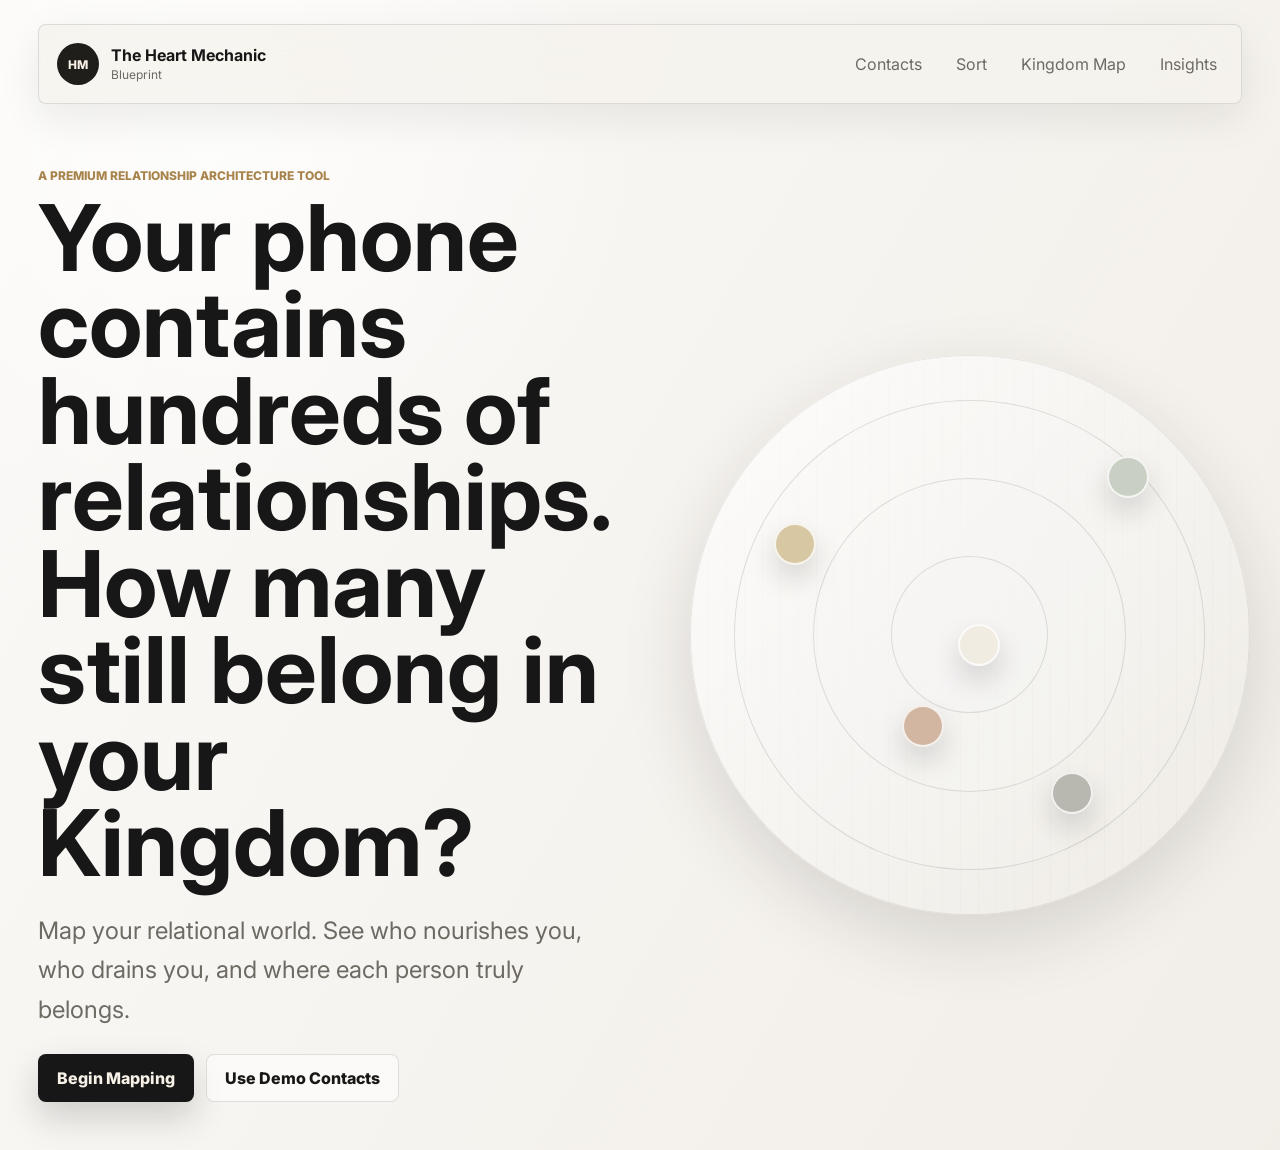
==== index.html @ f4f8e174 "Add files via upload" ====
<!doctype html>
<html lang="en">
  <head>
    <meta charset="UTF-8" />
    <meta name="viewport" content="width=device-width, initial-scale=1.0" />
    <title>The Heart Mechanic Blueprint</title>
    <link rel="preconnect" href="https://fonts.googleapis.com" />
    <link rel="preconnect" href="https://fonts.gstatic.com" crossorigin />
    <link href="https://fonts.googleapis.com/css2?family=Inter:wght@400;500;600;700;800&display=swap" rel="stylesheet" />
    <link rel="stylesheet" href="./styles.css" />
  </head>
  <body>
    <div class="shell">
      <header class="topbar" aria-label="Main navigation">
        <button class="brand" data-route="welcome" aria-label="The Heart Mechanic Blueprint home">
          <span class="brand-mark">HM</span>
          <span>
            <strong>The Heart Mechanic</strong>
            <small>Blueprint</small>
          </span>
        </button>
        <nav class="nav-pills" aria-label="App sections">
          <button data-route="intake">Contacts</button>
          <button data-route="sort">Sort</button>
          <button data-route="map">Kingdom Map</button>
          <button data-route="insights">Insights</button>
        </nav>
      </header>

      <main>
        <section id="welcome" class="view welcome-view active" aria-labelledby="welcome-title">
          <div class="hero-copy">
            <p class="eyebrow">A premium relationship architecture tool</p>
            <h1 id="welcome-title">Your phone contains hundreds of relationships. How many still belong in your Kingdom?</h1>
            <p class="hero-subtitle">Map your relational world. See who nourishes you, who drains you, and where each person truly belongs.</p>
            <div class="hero-actions">
              <button class="primary-action" data-route="intake">Begin Mapping</button>
              <button class="secondary-action" data-load-samples>Use Demo Contacts</button>
            </div>
          </div>
          <div class="hero-visual" aria-hidden="true">
            <div class="kingdom-rings">
              <span class="ring ring-1"></span>
              <span class="ring ring-2"></span>
              <span class="ring ring-3"></span>
              <span class="ring ring-4"></span>
              <span class="node n1"></span>
              <span class="node n2"></span>
              <span class="node n3"></span>
              <span class="node n4"></span>
              <span class="node n5"></span>
            </div>
          </div>
        </section>

        <section id="intake" class="view" aria-labelledby="intake-title">
          <div class="section-heading">
            <p class="eyebrow">Contact intake</p>
            <h2 id="intake-title">Start with the people already orbiting your life.</h2>
            <p>Add people manually, upload contacts from CSV or iPhone vCard, or use the demo set to test the full sorting flow.</p>
          </div>

          <div class="intake-grid">
            <form id="contact-form" class="panel form-panel">
              <div class="panel-title">
                <h3>Add a contact</h3>
                <p>Keep it light. You can refine their profile later.</p>
              </div>
              <label>
                <span>Name</span>
                <input id="name" required autocomplete="name" placeholder="Amara Stone" />
              </label>
              <div class="two-column">
                <label>
                  <span>Relationship type</span>
                  <select id="relationship">
                    <option>Friend</option>
                    <option>Family</option>
                    <option>Partner</option>
                    <option>Colleague</option>
                    <option>Mentor</option>
                    <option>Former relationship</option>
                    <option>Community</option>
                  </select>
                </label>
                <label>
                  <span>Last interaction</span>
                  <input id="lastInteraction" type="date" />
                </label>
              </div>
              <label>
                <span>Notes</span>
                <textarea id="notes" rows="4" placeholder="How does this relationship feel right now?"></textarea>
              </label>
              <div class="form-actions">
                <button class="primary-action" type="submit">Add Contact</button>
                <button class="secondary-action" type="button" data-load-samples>Load Demo Contacts</button>
              </div>
            </form>

            <aside class="panel import-panel">
              <div class="panel-title">
                <h3>Import contacts</h3>
                <p>Upload Contacts</p>
                <p>Supports CSV and iPhone vCard (.vcf) files.</p>
              </div>
              <label class="upload-target">
                <input id="contact-file-input" type="file" accept=".csv,.vcf,text/csv,text/vcard,text/x-vcard" />
                <span>Choose contact file</span>
                <small>CSV or iPhone vCard export</small>
              </label>
              <p class="privacy-note">Your contacts are used only to create your personal Kingdom map. This prototype stores them locally in your browser unless backend storage is added later.</p>
              <div class="mini-stat-grid">
                <div>
                  <strong id="stat-total">0</strong>
                  <span>Total people</span>
                </div>
                <div>
                  <strong id="stat-unsorted">0</strong>
                  <span>Waiting to sort</span>
                </div>
              </div>
            </aside>
          </div>

          <div class="panel contacts-panel">
            <div class="panel-title row-title">
              <div>
                <h3>People</h3>
                <p>Add, edit or remove anyone before mapping.</p>
              </div>
              <button class="text-button" data-clear-data>Reset Demo</button>
            </div>
            <div id="contacts-list" class="contacts-list"></div>
          </div>
        </section>

        <section id="sort" class="view" aria-labelledby="sort-title">
          <div class="sort-layout">
            <div class="section-heading compact">
              <p class="eyebrow">Swipe sorting</p>
              <h2 id="sort-title">One person at a time. Notice the truth before the habit answers.</h2>
              <p>Use the buttons, keyboard arrows, or drag the card left, right or upward.</p>
            </div>
            <div class="sort-stage">
              <div class="sort-hints" aria-hidden="true">
                <span>Outside</span>
                <span>The Hold</span>
                <span>Kingdom</span>
              </div>
              <div id="swipe-card" class="swipe-card"></div>
              <div class="decision-buttons">
                <button class="outside-btn" data-decision="outside">Outside Kingdom</button>
                <button class="hold-btn" data-decision="hold">The Hold</button>
                <button class="kingdom-btn" data-decision="kingdom">In My Kingdom</button>
              </div>
            </div>
          </div>
        </section>

        <section id="map" class="view" aria-labelledby="map-title">
          <div class="section-heading">
            <p class="eyebrow">Visual Kingdom Map</p>
            <h2 id="map-title">A living architecture of access, care and distance.</h2>
            <p>Drag people between zones as the relationship becomes clearer.</p>
          </div>
          <div class="kingdom-status">
            <div><strong id="inside-count">0</strong><span>Inside active Kingdom</span></div>
            <div><strong id="hold-count">0</strong><span>In reflection</span></div>
            <div><strong id="outside-count">0</strong><span>Outside Kingdom</span></div>
          </div>
          <div id="zone-grid" class="zone-grid"></div>
        </section>

        <section id="insights" class="view" aria-labelledby="insights-title">
          <div class="section-heading">
            <p class="eyebrow">Insights</p>
            <h2 id="insights-title">Your relational pattern, made visible.</h2>
            <p id="summary-statement">Start mapping to see your current architecture.</p>
          </div>
          <div class="insights-grid">
            <div class="panel metric"><strong id="metric-reviewed">0</strong><span>Total contacts reviewed</span></div>
            <div class="panel metric"><strong id="metric-inside">0</strong><span>Inside the Kingdom</span></div>
            <div class="panel metric"><strong id="metric-hold">0</strong><span>In The Hold</span></div>
            <div class="panel metric"><strong id="metric-outside">0</strong><span>Outside Kingdom</span></div>
          </div>
          <div class="insights-detail">
            <div class="panel">
              <div class="panel-title">
                <h3>Zone distribution</h3>
                <p>Where your mapped relationships currently sit.</p>
              </div>
              <div id="distribution" class="distribution"></div>
            </div>
            <div class="panel">
              <div class="panel-title">
                <h3>Recent changes</h3>
                <p>The latest movements in your Kingdom.</p>
              </div>
              <div id="activity-feed" class="activity-feed"></div>
            </div>
          </div>
        </section>
      </main>
    </div>

    <dialog id="zone-dialog" class="modal">
      <form method="dialog">
        <div class="modal-header">
          <p class="eyebrow">Kingdom placement</p>
          <h3 id="zone-dialog-title">Where does this person belong?</h3>
        </div>
        <div id="zone-options" class="zone-options"></div>
      </form>
    </dialog>

    <dialog id="profile-dialog" class="modal profile-modal">
      <form method="dialog">
        <div class="modal-header row-title">
          <div>
            <p class="eyebrow">Person profile</p>
            <h3 id="profile-title">Profile</h3>
          </div>
          <button class="icon-button" value="cancel" aria-label="Close profile">x</button>
        </div>
        <div id="profile-content"></div>
      </form>
    </dialog>

    <dialog id="import-preview-dialog" class="modal import-preview-modal">
      <form method="dialog">
        <div class="modal-header">
          <p class="eyebrow">Review before import</p>
          <h3 id="import-preview-title">Contacts detected</h3>
          <p id="import-preview-subtitle">Check the names before adding them to your map.</p>
        </div>
        <div id="import-preview-list" class="import-preview-list"></div>
        <div class="modal-actions">
          <button class="secondary-action" type="button" data-cancel-import>Cancel</button>
          <button class="primary-action" type="button" data-confirm-import>Import These Contacts</button>
        </div>
      </form>
    </dialog>

    <script src="./app.js"></script>
  </body>
</html>
---- styles.css ----
:root {
  --ink: #171717;
  --muted: #6d6a63;
  --line: rgba(31, 30, 27, 0.12);
  --paper: #f5f2ed;
  --stone: #ebe7df;
  --soft: rgba(255, 255, 255, 0.66);
  --glass: rgba(255, 255, 255, 0.58);
  --charcoal: #24231f;
  --gold: #a8844c;
  --green: #5d755d;
  --red: #8f5d57;
  --blue: #687382;
  --shadow: 0 24px 70px rgba(33, 31, 27, 0.14);
  --radius: 8px;
}

* {
  box-sizing: border-box;
}

body {
  margin: 0;
  min-height: 100vh;
  color: var(--ink);
  background:
    linear-gradient(120deg, rgba(255, 255, 255, 0.6), rgba(230, 225, 216, 0.24)),
    radial-gradient(circle at 18% 12%, rgba(255, 255, 255, 0.82), transparent 26rem),
    var(--paper);
  font-family: Inter, ui-sans-serif, system-ui, -apple-system, BlinkMacSystemFont, "Segoe UI", sans-serif;
}

button,
input,
textarea,
select {
  font: inherit;
}

button {
  cursor: pointer;
}

.shell {
  width: min(1440px, 100%);
  margin: 0 auto;
  padding: 24px clamp(16px, 3vw, 40px) 48px;
}

.topbar {
  position: sticky;
  top: 16px;
  z-index: 20;
  display: flex;
  align-items: center;
  justify-content: space-between;
  gap: 16px;
  min-height: 72px;
  padding: 10px;
  border: 1px solid var(--line);
  border-radius: var(--radius);
  background: rgba(245, 242, 237, 0.78);
  backdrop-filter: blur(18px);
  box-shadow: 0 14px 42px rgba(28, 28, 25, 0.08);
}

.brand,
.nav-pills button,
.text-button {
  border: 0;
  background: transparent;
  color: inherit;
}

.brand {
  display: flex;
  align-items: center;
  gap: 12px;
  text-align: left;
  padding: 8px;
}

.brand-mark {
  display: grid;
  place-items: center;
  width: 42px;
  height: 42px;
  border: 1px solid rgba(23, 23, 23, 0.16);
  border-radius: 50%;
  background: #1f1e1a;
  color: #f7f1e7;
  font-size: 12px;
  font-weight: 800;
}

.brand strong,
.brand small {
  display: block;
  line-height: 1.1;
}

.brand small {
  margin-top: 3px;
  color: var(--muted);
  font-size: 12px;
}

.nav-pills {
  display: flex;
  flex-wrap: wrap;
  justify-content: flex-end;
  gap: 6px;
}

.nav-pills button {
  min-height: 40px;
  padding: 0 14px;
  border-radius: 999px;
  color: var(--muted);
}

.nav-pills button.active,
.nav-pills button:hover {
  background: var(--ink);
  color: #f7f1e7;
}

.view {
  display: none;
  min-height: calc(100vh - 120px);
  padding-top: clamp(32px, 5vw, 72px);
}

.view.active {
  display: block;
}

.welcome-view {
  display: none;
  grid-template-columns: minmax(0, 1.02fr) minmax(320px, 0.98fr);
  align-items: center;
  gap: clamp(32px, 6vw, 92px);
}

.welcome-view.active {
  display: grid;
}

.eyebrow {
  margin: 0 0 12px;
  color: var(--gold);
  font-size: 12px;
  font-weight: 800;
  letter-spacing: 0;
  text-transform: uppercase;
}

h1,
h2,
h3,
p {
  margin-top: 0;
}

h1 {
  max-width: 880px;
  margin-bottom: 24px;
  font-size: clamp(46px, 7.5vw, 92px);
  line-height: 0.94;
  letter-spacing: 0;
}

h2 {
  max-width: 860px;
  margin-bottom: 14px;
  font-size: clamp(30px, 4vw, 56px);
  line-height: 1;
  letter-spacing: 0;
}

h3 {
  margin-bottom: 8px;
  font-size: 20px;
  letter-spacing: 0;
}

.hero-subtitle,
.section-heading p,
.panel-title p {
  color: var(--muted);
  line-height: 1.65;
}

.hero-subtitle {
  max-width: 660px;
  font-size: clamp(18px, 2vw, 24px);
}

.hero-actions,
.form-actions,
.decision-buttons {
  display: flex;
  flex-wrap: wrap;
  gap: 12px;
}

.primary-action,
.secondary-action,
.decision-buttons button,
.contact-actions button,
.zone-choice,
.profile-actions button {
  min-height: 48px;
  border: 1px solid transparent;
  border-radius: var(--radius);
  padding: 0 18px;
  font-weight: 800;
}

.primary-action {
  background: var(--ink);
  color: #f7f1e7;
  box-shadow: 0 15px 34px rgba(23, 23, 23, 0.18);
}

button:disabled {
  cursor: not-allowed;
  opacity: 0.48;
  box-shadow: none;
}

.secondary-action {
  border-color: var(--line);
  background: rgba(255, 255, 255, 0.5);
  color: var(--ink);
}

.hero-visual {
  min-height: min(72vw, 620px);
  display: grid;
  place-items: center;
}

.kingdom-rings {
  position: relative;
  width: min(560px, 82vw);
  aspect-ratio: 1;
  border-radius: 50%;
  background:
    linear-gradient(135deg, rgba(255, 255, 255, 0.72), rgba(217, 212, 202, 0.16)),
    repeating-linear-gradient(90deg, rgba(0, 0, 0, 0.025) 0 1px, transparent 1px 18px);
  box-shadow: inset 0 0 0 1px rgba(23, 23, 23, 0.08), var(--shadow);
}

.ring,
.node {
  position: absolute;
  border-radius: 50%;
}

.ring {
  inset: var(--ring-inset);
  border: 1px solid rgba(23, 23, 23, 0.12);
  background: rgba(255, 255, 255, 0.08);
}

.ring-1 { --ring-inset: 8%; }
.ring-2 { --ring-inset: 22%; }
.ring-3 { --ring-inset: 36%; }
.ring-4 { --ring-inset: 49%; background: var(--ink); }

.node {
  width: 42px;
  height: 42px;
  border: 2px solid rgba(255, 255, 255, 0.8);
  background: #d8c7a3;
  box-shadow: 0 14px 28px rgba(23, 23, 23, 0.15);
}

.n1 { left: 15%; top: 30%; }
.n2 { right: 18%; top: 18%; background: #c9d0c3; }
.n3 { right: 28%; bottom: 18%; background: #b9b8b0; }
.n4 { left: 38%; bottom: 30%; background: #d2b6a2; }
.n5 { left: 48%; top: 48%; background: #f1ece2; }

.section-heading {
  max-width: 920px;
  margin-bottom: 28px;
}

.section-heading.compact {
  margin-bottom: 0;
}

.intake-grid,
.insights-detail {
  display: grid;
  grid-template-columns: minmax(0, 1.35fr) minmax(280px, 0.65fr);
  gap: 18px;
  align-items: start;
}

.panel {
  border: 1px solid var(--line);
  border-radius: var(--radius);
  background: var(--glass);
  box-shadow: 0 20px 60px rgba(33, 31, 27, 0.08);
  backdrop-filter: blur(18px);
}

.form-panel,
.import-panel,
.contacts-panel,
.insights-detail .panel {
  padding: clamp(18px, 2vw, 28px);
}

.panel-title {
  margin-bottom: 20px;
}

label {
  display: grid;
  gap: 8px;
  margin-bottom: 16px;
  color: var(--muted);
  font-size: 13px;
  font-weight: 700;
}

input,
select,
textarea {
  width: 100%;
  border: 1px solid rgba(23, 23, 23, 0.13);
  border-radius: var(--radius);
  background: rgba(255, 255, 255, 0.62);
  color: var(--ink);
  outline: none;
  padding: 13px 14px;
}

textarea {
  resize: vertical;
}

input:focus,
select:focus,
textarea:focus {
  border-color: rgba(168, 132, 76, 0.75);
  box-shadow: 0 0 0 4px rgba(168, 132, 76, 0.12);
}

.two-column,
.insights-grid,
.kingdom-status {
  display: grid;
  grid-template-columns: repeat(2, minmax(0, 1fr));
  gap: 14px;
}

.upload-target {
  min-height: 168px;
  place-items: center;
  border: 1px dashed rgba(23, 23, 23, 0.25);
  border-radius: var(--radius);
  background: rgba(255, 255, 255, 0.36);
  text-align: center;
}

.upload-target input {
  display: none;
}

.upload-target span {
  color: var(--ink);
  font-size: 18px;
}

.upload-target small {
  color: var(--muted);
}

.privacy-note {
  margin: 16px 0 0;
  border-left: 2px solid rgba(168, 132, 76, 0.45);
  color: var(--muted);
  font-size: 13px;
  line-height: 1.55;
  padding-left: 12px;
}

.mini-stat-grid {
  display: grid;
  grid-template-columns: repeat(2, minmax(0, 1fr));
  gap: 12px;
  margin-top: 20px;
}

.mini-stat-grid div,
.kingdom-status div,
.metric {
  min-height: 112px;
  padding: 18px;
  border: 1px solid var(--line);
  border-radius: var(--radius);
  background: rgba(255, 255, 255, 0.42);
}

.mini-stat-grid strong,
.kingdom-status strong,
.metric strong {
  display: block;
  font-size: 34px;
  line-height: 1;
}

.mini-stat-grid span,
.kingdom-status span,
.metric span {
  display: block;
  margin-top: 8px;
  color: var(--muted);
  line-height: 1.4;
}

.contacts-panel {
  margin-top: 18px;
}

.row-title {
  display: flex;
  align-items: center;
  justify-content: space-between;
  gap: 16px;
}

.text-button {
  color: var(--muted);
  font-weight: 800;
  text-decoration: underline;
  text-underline-offset: 4px;
}

.contacts-list {
  display: grid;
  grid-template-columns: repeat(auto-fill, minmax(260px, 1fr));
  gap: 12px;
}

.person-tile,
.zone-person {
  display: flex;
  align-items: center;
  gap: 12px;
  border: 1px solid var(--line);
  border-radius: var(--radius);
  background: rgba(255, 255, 255, 0.46);
  padding: 12px;
}

.person-tile {
  min-height: 86px;
}

.avatar {
  flex: 0 0 auto;
  display: grid;
  place-items: center;
  width: 48px;
  height: 48px;
  border-radius: 50%;
  background: linear-gradient(135deg, #2d2c27, #9d8864);
  color: #fff8eb;
  font-size: 13px;
  font-weight: 900;
}

.person-main {
  min-width: 0;
  flex: 1;
}

.person-main strong,
.person-main span {
  display: block;
}

.person-main span {
  overflow: hidden;
  color: var(--muted);
  font-size: 13px;
  text-overflow: ellipsis;
  white-space: nowrap;
}

.contact-actions {
  display: flex;
  gap: 6px;
}

.contact-actions button,
.icon-button {
  display: grid;
  place-items: center;
  min-width: 38px;
  height: 38px;
  border: 1px solid var(--line);
  border-radius: var(--radius);
  background: rgba(255, 255, 255, 0.46);
  color: var(--ink);
  padding: 0 10px;
  font-size: 12px;
}

.sort-layout {
  display: grid;
  grid-template-columns: minmax(280px, 0.72fr) minmax(320px, 1.28fr);
  gap: clamp(24px, 5vw, 72px);
  align-items: center;
}

.sort-stage {
  display: grid;
  justify-items: center;
  gap: 18px;
}

.sort-hints {
  display: grid;
  grid-template-columns: repeat(3, 1fr);
  width: min(560px, 100%);
  color: var(--muted);
  font-size: 12px;
  font-weight: 800;
  text-align: center;
  text-transform: uppercase;
}

.swipe-card {
  position: relative;
  width: min(540px, 100%);
  min-height: 570px;
  touch-action: none;
  border: 1px solid rgba(23, 23, 23, 0.13);
  border-radius: var(--radius);
  background:
    linear-gradient(180deg, rgba(255, 255, 255, 0.72), rgba(255, 255, 255, 0.42)),
    linear-gradient(135deg, rgba(168, 132, 76, 0.12), transparent 38%);
  box-shadow: var(--shadow);
  padding: clamp(22px, 4vw, 40px);
  transition: transform 180ms ease, opacity 180ms ease;
  user-select: none;
}

.swipe-card.empty {
  display: grid;
  place-items: center;
  text-align: center;
}

.card-avatar {
  display: grid;
  place-items: center;
  width: 112px;
  height: 112px;
  margin-bottom: 28px;
  border-radius: 50%;
  background: linear-gradient(135deg, #24231f, #b49965);
  color: #fff8eb;
  font-size: 30px;
  font-weight: 900;
  box-shadow: 0 20px 44px rgba(23, 23, 23, 0.18);
}

.swipe-card h3 {
  font-size: clamp(36px, 5vw, 58px);
  line-height: 0.98;
}

.card-meta {
  display: flex;
  flex-wrap: wrap;
  gap: 8px;
  margin: 18px 0 26px;
}

.card-meta span,
.zone-label {
  border: 1px solid var(--line);
  border-radius: 999px;
  background: rgba(255, 255, 255, 0.45);
  color: var(--muted);
  padding: 8px 12px;
  font-size: 12px;
  font-weight: 800;
}

.card-notes {
  min-height: 150px;
  border-top: 1px solid var(--line);
  border-bottom: 1px solid var(--line);
  padding: 24px 0;
  color: var(--charcoal);
  font-size: 19px;
  line-height: 1.6;
}

.card-prompt {
  margin-top: 24px;
  color: var(--muted);
  font-size: 14px;
  line-height: 1.55;
}

.decision-buttons {
  justify-content: center;
}

.outside-btn { background: rgba(143, 93, 87, 0.12); color: #6f3d38; border-color: rgba(143, 93, 87, 0.2); }
.hold-btn { background: rgba(104, 115, 130, 0.13); color: #48515f; border-color: rgba(104, 115, 130, 0.2); }
.kingdom-btn { background: rgba(93, 117, 93, 0.13); color: #3e5d44; border-color: rgba(93, 117, 93, 0.2); }

.kingdom-status {
  grid-template-columns: repeat(3, minmax(0, 1fr));
  margin-bottom: 18px;
}

.zone-grid {
  display: grid;
  grid-template-columns: repeat(3, minmax(0, 1fr));
  gap: 14px;
}

.zone-card {
  min-height: 280px;
  border: 1px solid var(--line);
  border-radius: var(--radius);
  background: rgba(255, 255, 255, 0.46);
  box-shadow: 0 20px 60px rgba(33, 31, 27, 0.07);
  padding: 18px;
}

.zone-card.drag-over {
  border-color: rgba(168, 132, 76, 0.8);
  box-shadow: 0 0 0 4px rgba(168, 132, 76, 0.1), 0 20px 60px rgba(33, 31, 27, 0.07);
}

.zone-card header {
  display: flex;
  align-items: start;
  justify-content: space-between;
  gap: 12px;
  margin-bottom: 16px;
}

.zone-card h3 {
  margin-bottom: 6px;
}

.zone-card p {
  color: var(--muted);
  font-size: 13px;
  line-height: 1.5;
}

.zone-count {
  min-width: 36px;
  min-height: 36px;
  display: grid;
  place-items: center;
  border-radius: 50%;
  background: var(--ink);
  color: #f7f1e7;
  font-weight: 900;
}

.zone-people {
  display: grid;
  gap: 8px;
}

.zone-person {
  cursor: grab;
  touch-action: none;
}

.zone-person:active {
  cursor: grabbing;
}

.zone-person.is-dragging {
  opacity: 0.58;
  transform: scale(0.98);
}

.empty-zone {
  border: 1px dashed rgba(23, 23, 23, 0.16);
  border-radius: var(--radius);
  color: var(--muted);
  padding: 16px;
  text-align: center;
}

.insights-grid {
  grid-template-columns: repeat(4, minmax(0, 1fr));
  margin-bottom: 18px;
}

.metric {
  min-height: 140px;
}

.metric strong {
  font-size: 44px;
}

.distribution {
  display: grid;
  gap: 14px;
}

.bar-row {
  display: grid;
  grid-template-columns: minmax(130px, 0.42fr) minmax(0, 1fr) 34px;
  gap: 10px;
  align-items: center;
  color: var(--muted);
  font-size: 13px;
  font-weight: 800;
}

.bar-track {
  height: 10px;
  border-radius: 999px;
  background: rgba(23, 23, 23, 0.08);
  overflow: hidden;
}

.bar-fill {
  height: 100%;
  border-radius: inherit;
  background: linear-gradient(90deg, #24231f, #b49b6b);
}

.activity-feed {
  display: grid;
  gap: 10px;
}

.activity-item {
  border: 1px solid var(--line);
  border-radius: var(--radius);
  background: rgba(255, 255, 255, 0.36);
  padding: 12px;
  color: var(--muted);
  line-height: 1.45;
}

.activity-item strong {
  color: var(--ink);
}

.modal {
  width: min(720px, calc(100vw - 28px));
  border: 1px solid var(--line);
  border-radius: var(--radius);
  background: rgba(246, 243, 237, 0.96);
  box-shadow: var(--shadow);
  color: var(--ink);
  padding: 0;
}

.modal::backdrop {
  background: rgba(22, 22, 19, 0.36);
  backdrop-filter: blur(8px);
}

.modal form {
  padding: clamp(20px, 4vw, 34px);
}

.zone-options {
  display: grid;
  grid-template-columns: repeat(2, minmax(0, 1fr));
  gap: 10px;
}

.zone-choice {
  height: auto;
  min-height: 120px;
  border-color: var(--line);
  background: rgba(255, 255, 255, 0.46);
  color: var(--ink);
  text-align: left;
}

.zone-choice strong,
.zone-choice span {
  display: block;
}

.zone-choice span {
  margin-top: 8px;
  color: var(--muted);
  font-size: 13px;
  line-height: 1.45;
}

.profile-modal {
  width: min(860px, calc(100vw - 28px));
}

.import-preview-modal {
  width: min(680px, calc(100vw - 28px));
}

.import-preview-list {
  max-height: min(420px, 48vh);
  overflow: auto;
  display: grid;
  gap: 8px;
  margin: 22px 0;
  padding-right: 4px;
}

.preview-contact {
  display: grid;
  grid-template-columns: auto minmax(0, 1fr);
  gap: 12px;
  align-items: center;
  border: 1px solid var(--line);
  border-radius: var(--radius);
  background: rgba(255, 255, 255, 0.46);
  padding: 12px;
}

.preview-contact small {
  display: block;
  overflow: hidden;
  color: var(--muted);
  text-overflow: ellipsis;
  white-space: nowrap;
}

.modal-actions {
  display: flex;
  justify-content: flex-end;
  gap: 10px;
}

.profile-grid {
  display: grid;
  grid-template-columns: 0.7fr 1.3fr;
  gap: 18px;
}

.profile-card {
  border: 1px solid var(--line);
  border-radius: var(--radius);
  background: rgba(255, 255, 255, 0.42);
  padding: 18px;
}

.reflection-list {
  display: grid;
  gap: 12px;
}

.reflection-list label {
  margin: 0;
}

.profile-actions {
  display: flex;
  flex-wrap: wrap;
  gap: 10px;
  margin-top: 18px;
}

.profile-actions button {
  background: rgba(255, 255, 255, 0.46);
  border-color: var(--line);
}

@media (max-width: 980px) {
  .topbar,
  .row-title {
    align-items: stretch;
    flex-direction: column;
  }

  .nav-pills {
    justify-content: flex-start;
  }

  .welcome-view,
  .intake-grid,
  .sort-layout,
  .insights-detail,
  .profile-grid {
    grid-template-columns: 1fr;
  }

  .hero-visual {
    min-height: 420px;
  }

  .zone-grid,
  .insights-grid {
    grid-template-columns: repeat(2, minmax(0, 1fr));
  }
}

@media (max-width: 640px) {
  .shell {
    padding: 12px 12px 32px;
  }

  .topbar {
    top: 8px;
  }

  .nav-pills {
    display: grid;
    grid-template-columns: repeat(2, minmax(0, 1fr));
  }

  .nav-pills button {
    padding: 0 10px;
  }

  h1 {
    font-size: 43px;
  }

  .two-column,
  .kingdom-status,
  .zone-grid,
  .insights-grid,
  .zone-options,
  .mini-stat-grid {
    grid-template-columns: 1fr;
  }

  .swipe-card {
    min-height: 500px;
  }

  .bar-row {
    grid-template-columns: 1fr;
  }
}
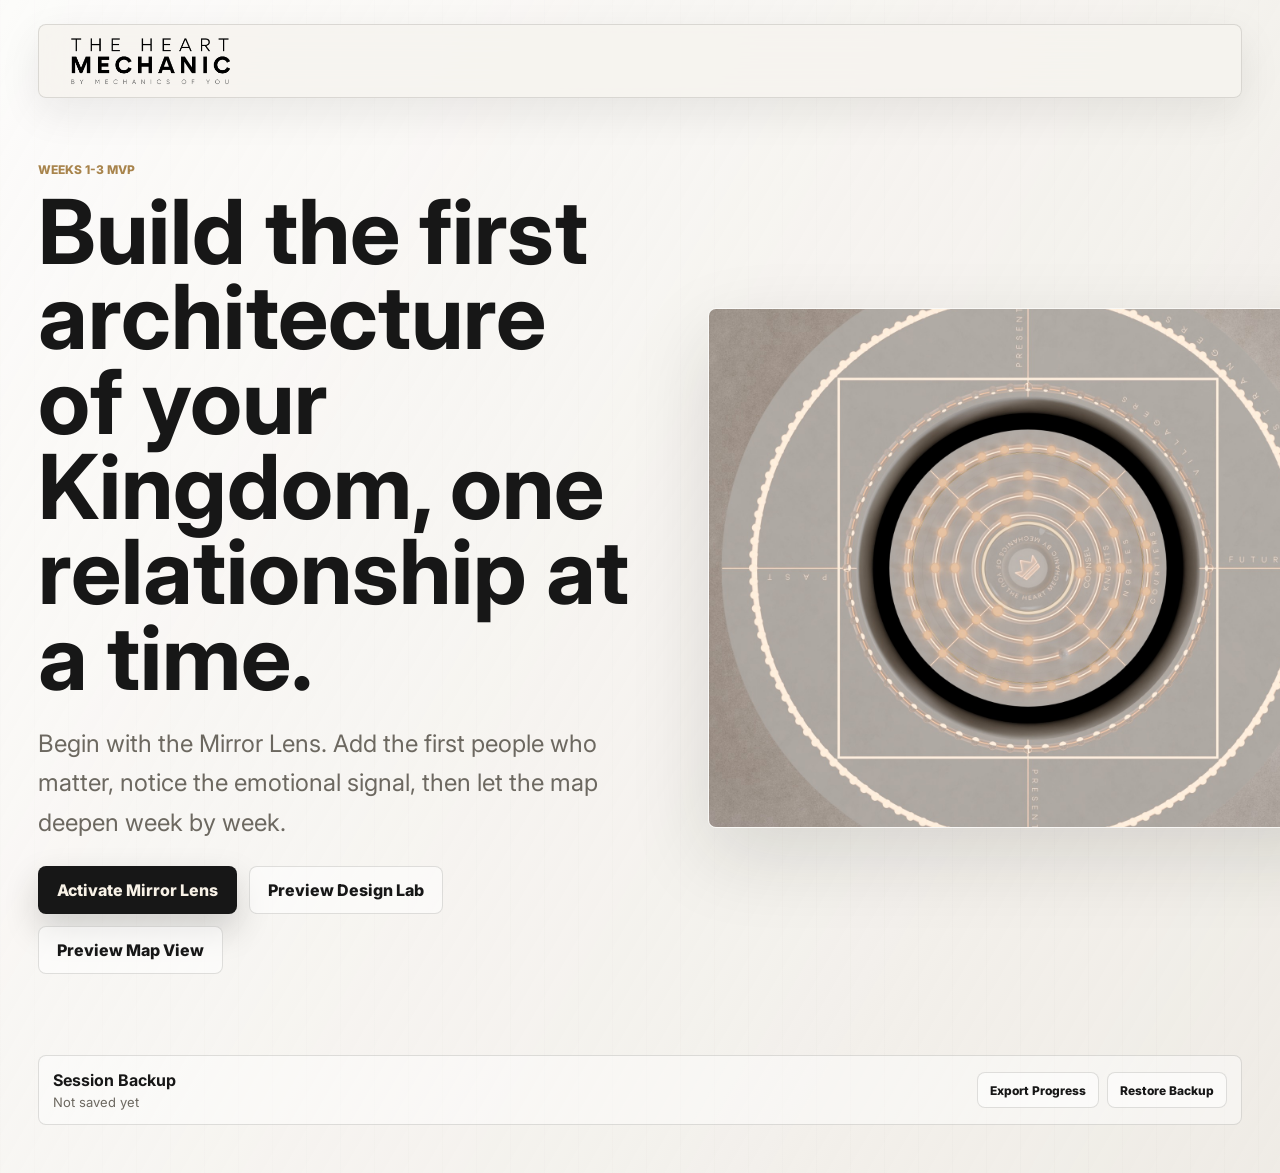
==== commit 478acaa3: "Add files via upload" ====
--- a/index.html
+++ b/index.html
@@ -13,231 +13,500 @@
     <div class="shell">
       <header class="topbar" aria-label="Main navigation">
         <button class="brand" data-route="welcome" aria-label="The Heart Mechanic Blueprint home">
-          <span class="brand-mark">HM</span>
-          <span>
-            <strong>The Heart Mechanic</strong>
-            <small>Blueprint</small>
-          </span>
+          <img src="./assets/heart-mechanic-logo.png" alt="By Mechanics of You" />
         </button>
-        <nav class="nav-pills" aria-label="App sections">
-          <button data-route="intake">Contacts</button>
-          <button data-route="sort">Sort</button>
-          <button data-route="map">Kingdom Map</button>
-          <button data-route="insights">Insights</button>
-        </nav>
+        <button id="top-back" class="top-back" type="button" hidden>Back</button>
       </header>
 
       <main>
         <section id="welcome" class="view welcome-view active" aria-labelledby="welcome-title">
           <div class="hero-copy">
-            <p class="eyebrow">A premium relationship architecture tool</p>
-            <h1 id="welcome-title">Your phone contains hundreds of relationships. How many still belong in your Kingdom?</h1>
-            <p class="hero-subtitle">Map your relational world. See who nourishes you, who drains you, and where each person truly belongs.</p>
+            <p class="eyebrow">Weeks 1-3 MVP</p>
+            <h1 id="welcome-title">Build the first architecture of your Kingdom, one relationship at a time.</h1>
+            <p class="hero-subtitle">Begin with the Mirror Lens. Add the first people who matter, notice the emotional signal, then let the map deepen week by week.</p>
             <div class="hero-actions">
-              <button class="primary-action" data-route="intake">Begin Mapping</button>
-              <button class="secondary-action" data-load-samples>Use Demo Contacts</button>
+              <button class="primary-action" data-route="census">Activate Mirror Lens</button>
+              <button class="secondary-action" data-route="design-lab">Preview Design Lab</button>
+              <button class="secondary-action" data-route="map-lab">Preview Map View</button>
             </div>
           </div>
           <div class="hero-visual" aria-hidden="true">
-            <div class="kingdom-rings">
-              <span class="ring ring-1"></span>
-              <span class="ring ring-2"></span>
-              <span class="ring ring-3"></span>
-              <span class="ring ring-4"></span>
-              <span class="node n1"></span>
-              <span class="node n2"></span>
-              <span class="node n3"></span>
-              <span class="node n4"></span>
-              <span class="node n5"></span>
-            </div>
-          </div>
-        </section>
-
-        <section id="intake" class="view" aria-labelledby="intake-title">
-          <div class="section-heading">
-            <p class="eyebrow">Contact intake</p>
-            <h2 id="intake-title">Start with the people already orbiting your life.</h2>
-            <p>Add people manually, upload contacts from CSV or iPhone vCard, or use the demo set to test the full sorting flow.</p>
-          </div>
-
-          <div class="intake-grid">
-            <form id="contact-form" class="panel form-panel">
+            <img class="kingdom-hero-map" src="./assets/kingdom-map-hero.jpeg" alt="" />
+          </div>
+          <div class="backup-panel">
+            <div>
+              <strong>Session Backup</strong>
+              <span id="last-saved-label">Not saved yet</span>
+            </div>
+            <div class="backup-actions">
+              <button class="secondary-action compact-action" type="button" data-export-progress>Export Progress</button>
+              <label class="secondary-action compact-action restore-action">
+                <input id="restore-backup-input" type="file" accept=".json,application/json" />
+                Restore Backup
+              </label>
+            </div>
+          </div>
+        </section>
+
+        <section id="census" class="view" aria-labelledby="census-title">
+          <div class="week-heading">
+            <div>
+              <p class="eyebrow">Week 1: Mirror Lens</p>
+              <h2 id="census-title">Who is present in your relational field?</h2>
+              <p>Start with the first 10-20 people who carry real significance. You can add more each week as the course reveals them.</p>
+            </div>
+            <div class="week-heading-actions">
+              <div id="week-1-status" class="status-pill">Not started</div>
+              <button class="secondary-action compact-action" type="button" data-reset>Start Fresh</button>
+            </div>
+          </div>
+
+          <div class="session-layout">
+            <div class="panel session-panel">
               <div class="panel-title">
-                <h3>Add a contact</h3>
-                <p>Keep it light. You can refine their profile later.</p>
-              </div>
+                <h3>Add people for this session</h3>
+                <p>Think of 5 people you are close to or deeply care about. Then 3 people you find challenging. Then 2-3 people who are in your life, but not central.</p>
+              </div>
+              <form id="manual-form" class="manual-form">
+                <label>
+                  <span>Name</span>
+                  <input id="manual-name" required autocomplete="name" placeholder="Amara Stone" />
+                </label>
+                <button class="primary-action" type="submit">Add Person</button>
+              </form>
+              <div class="session-prompts" aria-label="Session prompts">
+                <article>
+                  <strong>Close or deeply cared for</strong>
+                  <span>Family, friends, partners, or chosen people who feel close.</span>
+                </article>
+                <article>
+                  <strong>Challenging or charged</strong>
+                  <span>People who create activation, grief, tension, or unfinished feeling.</span>
+                </article>
+                <article>
+                  <strong>Present but peripheral</strong>
+                  <span>Neighbours, community, work, or regular life contacts who take space.</span>
+                </article>
+              </div>
+              <details class="memory-aid">
+                <summary>Add from a phone list or Airtable</summary>
+                <p>Optional. Use this only as a memory aid. Imported names stay outside the map unless you choose to add them.</p>
+                <label class="upload-target">
+                  <input id="contact-file-input" type="file" accept=".csv,.vcf,text/csv,text/vcard,text/x-vcard" />
+                  <span>Upload Contacts</span>
+                  <small>Supports CSV and iPhone vCard (.vcf) files.</small>
+                </label>
+                <div class="paste-import">
+                  <label>
+                    <span>Paste from Airtable</span>
+                    <textarea id="airtable-paste" rows="6" placeholder="Paste names or copied Airtable rows here"></textarea>
+                  </label>
+                  <button class="secondary-action" type="button" data-preview-paste>Preview Pasted Names</button>
+                </div>
+                <p class="privacy-note">Your contacts are used only to create your personal Kingdom map. This prototype stores them locally in your browser unless backend storage is added later.</p>
+              </details>
+              <div class="form-actions">
+                <button class="secondary-action" type="button" data-load-samples>Use Demo Contacts</button>
+              </div>
+            </div>
+
+            <div class="panel mirror-overview-panel">
+              <div class="panel-title row-title">
+                <div>
+                  <h3>Map Overview</h3>
+                  <p>Name the first emotional signal. Nothing else needs to be completed this week.</p>
+                </div>
+                <span id="mirror-count" class="status-pill">0 mapped</span>
+              </div>
+              <div id="mirror-overview" class="map-overview"></div>
+              <div id="mirror-completion" class="completion-panel"></div>
+            </div>
+          </div>
+
+          <div class="panel roster-panel" id="memory-bank-panel">
+            <div class="panel-title row-title">
+              <div>
+                <h3>Memory bank</h3>
+                <p id="population-summary">No contacts added yet.</p>
+              </div>
+            </div>
+            <p class="selection-note">If you imported a large list, do not process all of it. Tap only the names that become relevant. Everyone else can stay outside the map for now.</p>
+            <div id="population-list" class="population-list"></div>
+          </div>
+        </section>
+
+        <section id="mirror-complete" class="view seal-view" aria-labelledby="mirror-complete-title">
+          <div class="seal-copy">
+            <p class="eyebrow">Week 1 complete</p>
+            <h2 id="mirror-complete-title">Mirror Lens complete.</h2>
+            <p id="mirror-complete-summary">You have named the first emotional signal for your first people.</p>
+            <p>Use this as a seal. Week 1 is complete enough to move forward.</p>
+            <div class="hero-actions">
+              <button class="primary-action" data-route="foundation">Next Week 2: Witness Lens</button>
+              <button class="secondary-action" data-route="census">Return to Mirror Lens</button>
+            </div>
+          </div>
+          <div class="seal-visual" aria-hidden="true">
+            <img src="./assets/mirror-lens-seal.jpg" alt="" />
+          </div>
+        </section>
+
+        <section id="foundation" class="view" aria-labelledby="foundation-title">
+          <div class="week-heading">
+            <div>
+              <p class="eyebrow">Week 2: Witness Lens</p>
+              <h2 id="foundation-title">Who are they in your world now?</h2>
+              <p>Add the relational context: private cast name, relationship type and current status. The Mirror signal stays visible.</p>
+            </div>
+            <div id="week-2-status" class="status-pill">Locked</div>
+          </div>
+
+          <div class="panel week-add-panel">
+            <div class="panel-title">
+              <h3>Add anyone newly relevant</h3>
+              <p>Each week, the map can expand gently. Add people only when they become useful to the work.</p>
+            </div>
+            <form id="foundation-add-form" class="manual-form">
               <label>
                 <span>Name</span>
-                <input id="name" required autocomplete="name" placeholder="Amara Stone" />
+                <input id="foundation-add-name" autocomplete="name" placeholder="Someone who emerged this week" />
               </label>
-              <div class="two-column">
-                <label>
-                  <span>Relationship type</span>
-                  <select id="relationship">
-                    <option>Friend</option>
-                    <option>Family</option>
-                    <option>Partner</option>
-                    <option>Colleague</option>
-                    <option>Mentor</option>
-                    <option>Former relationship</option>
-                    <option>Community</option>
-                  </select>
-                </label>
-                <label>
-                  <span>Last interaction</span>
-                  <input id="lastInteraction" type="date" />
-                </label>
-              </div>
-              <label>
-                <span>Notes</span>
-                <textarea id="notes" rows="4" placeholder="How does this relationship feel right now?"></textarea>
-              </label>
-              <div class="form-actions">
-                <button class="primary-action" type="submit">Add Contact</button>
-                <button class="secondary-action" type="button" data-load-samples>Load Demo Contacts</button>
-              </div>
+              <button class="primary-action" type="submit">Add Person</button>
             </form>
-
-            <aside class="panel import-panel">
-              <div class="panel-title">
-                <h3>Import contacts</h3>
-                <p>Upload Contacts</p>
-                <p>Supports CSV and iPhone vCard (.vcf) files.</p>
-              </div>
-              <label class="upload-target">
-                <input id="contact-file-input" type="file" accept=".csv,.vcf,text/csv,text/vcard,text/x-vcard" />
-                <span>Choose contact file</span>
-                <small>CSV or iPhone vCard export</small>
-              </label>
-              <p class="privacy-note">Your contacts are used only to create your personal Kingdom map. This prototype stores them locally in your browser unless backend storage is added later.</p>
-              <div class="mini-stat-grid">
-                <div>
-                  <strong id="stat-total">0</strong>
-                  <span>Total people</span>
-                </div>
-                <div>
-                  <strong id="stat-unsorted">0</strong>
-                  <span>Waiting to sort</span>
-                </div>
-              </div>
-            </aside>
-          </div>
-
-          <div class="panel contacts-panel">
+          </div>
+
+          <div class="name-toggle" role="group" aria-label="Name display">
+            <button data-name-mode="real">Show Real Names</button>
+            <button data-name-mode="cast">Show Cast Names</button>
+          </div>
+
+          <div id="foundation-gate" class="locked-message"></div>
+          <div class="panel witness-overview-panel">
             <div class="panel-title row-title">
               <div>
-                <h3>People</h3>
-                <p>Add, edit or remove anyone before mapping.</p>
-              </div>
-              <button class="text-button" data-clear-data>Reset Demo</button>
-            </div>
-            <div id="contacts-list" class="contacts-list"></div>
-          </div>
-        </section>
-
-        <section id="sort" class="view" aria-labelledby="sort-title">
-          <div class="sort-layout">
-            <div class="section-heading compact">
-              <p class="eyebrow">Swipe sorting</p>
-              <h2 id="sort-title">One person at a time. Notice the truth before the habit answers.</h2>
-              <p>Use the buttons, keyboard arrows, or drag the card left, right or upward.</p>
-            </div>
-            <div class="sort-stage">
-              <div class="sort-hints" aria-hidden="true">
-                <span>Outside</span>
-                <span>The Hold</span>
-                <span>Kingdom</span>
-              </div>
-              <div id="swipe-card" class="swipe-card"></div>
-              <div class="decision-buttons">
-                <button class="outside-btn" data-decision="outside">Outside Kingdom</button>
-                <button class="hold-btn" data-decision="hold">The Hold</button>
-                <button class="kingdom-btn" data-decision="kingdom">In My Kingdom</button>
-              </div>
-            </div>
-          </div>
-        </section>
-
-        <section id="map" class="view" aria-labelledby="map-title">
-          <div class="section-heading">
-            <p class="eyebrow">Visual Kingdom Map</p>
-            <h2 id="map-title">A living architecture of access, care and distance.</h2>
-            <p>Drag people between zones as the relationship becomes clearer.</p>
-          </div>
-          <div class="kingdom-status">
-            <div><strong id="inside-count">0</strong><span>Inside active Kingdom</span></div>
-            <div><strong id="hold-count">0</strong><span>In reflection</span></div>
-            <div><strong id="outside-count">0</strong><span>Outside Kingdom</span></div>
-          </div>
-          <div id="zone-grid" class="zone-grid"></div>
-        </section>
-
-        <section id="insights" class="view" aria-labelledby="insights-title">
-          <div class="section-heading">
-            <p class="eyebrow">Insights</p>
-            <h2 id="insights-title">Your relational pattern, made visible.</h2>
-            <p id="summary-statement">Start mapping to see your current architecture.</p>
-          </div>
-          <div class="insights-grid">
-            <div class="panel metric"><strong id="metric-reviewed">0</strong><span>Total contacts reviewed</span></div>
-            <div class="panel metric"><strong id="metric-inside">0</strong><span>Inside the Kingdom</span></div>
-            <div class="panel metric"><strong id="metric-hold">0</strong><span>In The Hold</span></div>
-            <div class="panel metric"><strong id="metric-outside">0</strong><span>Outside Kingdom</span></div>
-          </div>
-          <div class="insights-detail">
-            <div class="panel">
-              <div class="panel-title">
-                <h3>Zone distribution</h3>
-                <p>Where your mapped relationships currently sit.</p>
-              </div>
-              <div id="distribution" class="distribution"></div>
-            </div>
-            <div class="panel">
-              <div class="panel-title">
-                <h3>Recent changes</h3>
-                <p>The latest movements in your Kingdom.</p>
-              </div>
-              <div id="activity-feed" class="activity-feed"></div>
-            </div>
-          </div>
+                <h3>Map Overview</h3>
+                <p>A clear session view, close to Airtable in clarity, but lighter in feeling.</p>
+              </div>
+              <span id="witness-count" class="status-pill">0 witnessed</span>
+            </div>
+            <div id="witness-overview" class="map-overview witness-overview"></div>
+            <div id="witness-completion" class="completion-panel"></div>
+          </div>
+          <div id="foundation-list" class="foundation-list"></div>
+
+          <div class="week-actions">
+            <button class="secondary-action" data-route="census">Back to Week 1</button>
+          </div>
+        </section>
+
+        <section id="witness-complete" class="view seal-view" aria-labelledby="witness-complete-title">
+          <div class="seal-copy">
+            <p class="eyebrow">Week 2 complete</p>
+            <h2 id="witness-complete-title">Witness Lens complete.</h2>
+            <p id="witness-complete-summary">You have named the relational context for your first people.</p>
+            <p>Use this as a seal. Week 2 is complete enough to move into the first architecture.</p>
+            <div class="hero-actions">
+              <button class="primary-action" data-route="architect">Next Week 3: Architect Lens</button>
+              <button class="secondary-action" data-route="foundation">Return to Witness Lens</button>
+            </div>
+          </div>
+          <div class="seal-visual" aria-hidden="true">
+            <img src="./assets/mirror-lens-seal.jpg" alt="" />
+          </div>
+        </section>
+
+        <section id="architect" class="view" aria-labelledby="architect-title">
+          <div class="week-heading">
+            <div>
+              <p class="eyebrow">Week 3: Architect Lens</p>
+              <h2 id="architect-title">Where do they belong in the structure?</h2>
+              <p>Begin placing people into the first architecture. This is not an assessment; it is the first visible structure of the relational field.</p>
+            </div>
+            <div id="week-3-status" class="status-pill">Locked</div>
+          </div>
+
+          <div class="panel week-add-panel">
+            <div class="panel-title">
+              <h3>Add anyone newly relevant</h3>
+              <p>If someone becomes important during placement, add them here. They will enter the Architect map as unplaced.</p>
+            </div>
+            <form id="architect-add-form" class="manual-form">
+              <label>
+                <span>Name</span>
+                <input id="architect-add-name" autocomplete="name" placeholder="Someone who belongs in the structure" />
+              </label>
+              <button class="primary-action" type="submit">Add Person</button>
+            </form>
+          </div>
+
+          <div id="architect-gate" class="locked-message"></div>
+          <div id="architect-workspace" class="placement-board panel">
+            <div class="placement-board-header">
+              <div>
+                <h3>Map Overview</h3>
+                <p id="placement-guidance">Drag a person into a column. On mobile, tap a person first, then tap the destination column.</p>
+              </div>
+              <span id="structure-progress" class="status-pill">0 placed</span>
+            </div>
+            <div id="placement-columns" class="placement-columns"></div>
+            <div id="architect-completion" class="completion-panel"></div>
+          </div>
+
+          <div class="week-actions">
+            <button class="primary-action" data-route="locked">View Locked Weeks</button>
+          </div>
+        </section>
+
+        <section id="architect-complete" class="view seal-view" aria-labelledby="architect-complete-title">
+          <div class="seal-copy">
+            <p class="eyebrow">Week 3 complete</p>
+            <h2 id="architect-complete-title">Architect Lens complete.</h2>
+            <p id="architect-complete-summary">You now have your first Kingdom Map.</p>
+            <p>This is a living, breathing map. It will continue to change as your relationships change, and it can become a diagnostic tool you use for life.</p>
+            <div class="hero-actions">
+              <button class="primary-action" data-route="architect">Open My Kingdom Map</button>
+              <button class="secondary-action" data-route="mechanic">Begin Week 4: The Mechanic</button>
+            </div>
+          </div>
+          <div class="seal-visual" aria-hidden="true">
+            <img src="./assets/mirror-lens-seal.jpg" alt="" />
+          </div>
+        </section>
+
+        <section id="mechanic" class="view" aria-labelledby="mechanic-title">
+          <div class="week-heading">
+            <div>
+              <p class="eyebrow">Week 4: The Mechanic</p>
+              <h2 id="mechanic-title">What is shifting in the structure?</h2>
+              <p>The Week 3 map carries forward. The Mechanic layer adds movement states without rebuilding the map from scratch.</p>
+            </div>
+            <div id="week-4-status" class="status-pill">Locked</div>
+          </div>
+
+          <div id="mechanic-gate" class="locked-message"></div>
+          <div id="mechanic-workspace" class="placement-board panel mechanic-workspace">
+            <div class="placement-board-header">
+              <div>
+                <h3>Mechanic Map</h3>
+                <p>Noble Fading appears after Nobles. The Hold appears after Villagers, before Out of Kingdom.</p>
+              </div>
+              <span id="mechanic-count" class="status-pill">0 placed</span>
+            </div>
+            <div id="mechanic-columns" class="placement-columns mechanic-columns"></div>
+          </div>
+
+          <div class="week-actions">
+            <button class="secondary-action" data-route="design-lab">Preview Premium Design Lab</button>
+            <button class="secondary-action" data-route="architect">Back to Architect Map</button>
+          </div>
+        </section>
+
+        <section id="design-lab" class="view design-lab-view" aria-labelledby="design-lab-title">
+          <div class="week-heading">
+            <div>
+              <p class="eyebrow">Design Lab</p>
+              <h2 id="design-lab-title">A calmer premium Week 4 direction.</h2>
+              <p>This is a non-destructive mockup. It does not use or change your saved map.</p>
+            </div>
+            <button class="secondary-action compact-action" data-route="mechanic">Back to Week 4</button>
+          </div>
+
+          <div class="lab-stage">
+            <div class="lab-column">
+              <header>
+                <span>03</span>
+                <h3>Nobles</h3>
+                <p>Significance, history, wisdom.</p>
+              </header>
+              <article class="lab-person">
+                <img src="./assets/seal-nobles.png" alt="" />
+                <div>
+                  <strong>Aldebaran</strong>
+                  <span>Friend · Grounded</span>
+                </div>
+                <button type="button">View</button>
+              </article>
+              <article class="lab-person">
+                <img src="./assets/seal-noble-legacy.png" alt="" />
+                <div>
+                  <strong>Europa</strong>
+                  <span>Family · Unclear</span>
+                </div>
+                <button type="button">View</button>
+              </article>
+            </div>
+
+            <div class="lab-column lab-column-warm">
+              <header>
+                <span>04</span>
+                <h3>Noble Fading</h3>
+                <p>Still meaningful, but moving away from present access.</p>
+              </header>
+              <article class="lab-person">
+                <img src="./assets/seal-noble-fading.png" alt="" />
+                <div>
+                  <strong>Saturn</strong>
+                  <span>Friend · Distant</span>
+                </div>
+                <button type="button">View</button>
+              </article>
+            </div>
+
+            <div class="lab-column lab-column-hold">
+              <header>
+                <span>07</span>
+                <h3>The Hold</h3>
+                <p>Pause, observe, reassess.</p>
+              </header>
+              <article class="lab-person">
+                <img src="./assets/seal-unmapped.png" alt="" />
+                <div>
+                  <strong>Mercury</strong>
+                  <span>Community · Activated</span>
+                </div>
+                <button type="button">View</button>
+              </article>
+            </div>
+          </div>
+        </section>
+
+        <section id="map-lab" class="view map-lab-view" aria-labelledby="map-lab-title">
+          <div class="week-heading">
+            <div>
+              <p class="eyebrow">Map View Lab</p>
+              <h2 id="map-lab-title">The Kingdom as living architecture.</h2>
+              <p>A non-destructive mockup using the premium 3D map as the visual destination view.</p>
+            </div>
+            <div class="week-heading-actions">
+              <button class="secondary-action compact-action" data-route="design-lab">Column Lab</button>
+              <button class="secondary-action compact-action" data-route="mechanic">Back to Week 4</button>
+            </div>
+          </div>
+
+          <div class="map-transition-stage">
+            <img data-map-transition-image src="./assets/map-transition-once-720.gif" alt="Animated Kingdom transition" />
+            <div class="map-transition-copy">
+              <p class="eyebrow">Map Activation</p>
+              <h3>The Kingdom collapses into the living map.</h3>
+              <button class="primary-action compact-action" type="button" data-reveal-map>Reveal Map View</button>
+            </div>
+          </div>
+
+          <div class="map-reveal-content">
+            <div class="premium-map-stage">
+              <img class="premium-map-base" src="./assets/map-view-premium.jpg" alt="" />
+              <button class="map-node marker-inner active" type="button" aria-label="Aldebaran, Inner Counsel">
+                <img src="./assets/glass-node.png" alt="" />
+                <span>Aldebaran</span>
+              </button>
+              <button class="map-node marker-knight node-rising" type="button" aria-label="Mira, Knight Rising">
+                <img src="./assets/glass-node.png" alt="" />
+                <span>Mira</span>
+              </button>
+              <button class="map-node marker-noble node-legacy" type="button" aria-label="Europa, Noble Legacy">
+                <img src="./assets/glass-node.png" alt="" />
+                <span>Europa</span>
+              </button>
+              <button class="map-node marker-fading node-fading" type="button" aria-label="Saturn, Noble Fading">
+                <img src="./assets/glass-node-fading.png" alt="" />
+                <span>Saturn</span>
+              </button>
+              <button class="map-node marker-courtier" type="button" aria-label="Deneb, Courtier">
+                <img src="./assets/glass-node.png" alt="" />
+                <span>Deneb</span>
+              </button>
+              <button class="map-node marker-villager node-villager" type="button" aria-label="Lo, Villager">
+                <img src="./assets/glass-node.png" alt="" />
+                <span>Lo</span>
+              </button>
+              <button class="map-node marker-hold node-hold" type="button" aria-label="Mercury, The Hold">
+                <img src="./assets/glass-node.png" alt="" />
+                <span>Mercury</span>
+              </button>
+              <button class="map-node marker-out node-out" type="button" aria-label="Neptune, Out of Kingdom">
+                <img src="./assets/glass-node.png" alt="" />
+                <span>Neptune</span>
+              </button>
+              <aside class="map-selection-panel">
+                <img src="./assets/seal-inner-counsel.png" alt="" />
+                <div>
+                  <p class="eyebrow">Selected Node</p>
+                  <h3>Aldebaran</h3>
+                  <span>Inner Counsel · Grounded · Active</span>
+                </div>
+              </aside>
+              <aside class="map-node-key" aria-label="Map node language">
+                <div>
+                  <img class="node-key-dot" src="./assets/glass-node.png" alt="" />
+                  <span>Present</span>
+                </div>
+                <div>
+                  <img class="node-key-dot key-rising" src="./assets/glass-node.png" alt="" />
+                  <span>Rising</span>
+                </div>
+                <div>
+                  <img class="node-key-dot key-charged" src="./assets/glass-node.png" alt="" />
+                  <span>Charged</span>
+                </div>
+                <div>
+                  <img class="node-key-dot key-fading" src="./assets/glass-node-fading.png" alt="" />
+                  <span>Fading</span>
+                </div>
+              </aside>
+            </div>
+
+            <div class="map-lab-caption panel">
+              <strong>View-only concept</strong>
+              <span>Edit in columns. Open the map when you want the emotional architecture to become visible.</span>
+            </div>
+          </div>
+        </section>
+
+        <section id="locked" class="view" aria-labelledby="locked-title">
+          <div class="week-heading">
+            <div>
+              <p class="eyebrow">Future weeks</p>
+              <h2 id="locked-title">The system opens progressively.</h2>
+              <p>Week 4 now has a first Mechanic layer. Weeks 5-6 remain visible for orientation only.</p>
+            </div>
+          </div>
+          <div class="locked-grid">
+            <article class="panel locked-card">
+              <span>Opens after Week 3</span>
+              <h3>Week 4: The Mechanic</h3>
+              <p>Noble Fading and The Hold begin here. Deeper mechanic states will be added later.</p>
+              <button class="secondary-action compact-action" data-route="mechanic">Open Week 4</button>
+            </article>
+            <article class="panel locked-card">
+              <span>Locked</span>
+              <h3>Week 5: Oracle</h3>
+              <p>Legacy, transition and shedding are outside MVP 1.</p>
+            </article>
+            <article class="panel locked-card">
+              <span>Locked</span>
+              <h3>Week 6: Sovereignty</h3>
+              <p>Sovereign Summary and Sovereign Seal are reserved for a future release.</p>
+            </article>
+          </div>
+        </section>
+
+        <section id="person-profile" class="view profile-view" aria-labelledby="profile-title">
+          <div id="profile-shell"></div>
         </section>
       </main>
     </div>
-
-    <dialog id="zone-dialog" class="modal">
-      <form method="dialog">
-        <div class="modal-header">
-          <p class="eyebrow">Kingdom placement</p>
-          <h3 id="zone-dialog-title">Where does this person belong?</h3>
-        </div>
-        <div id="zone-options" class="zone-options"></div>
-      </form>
-    </dialog>
-
-    <dialog id="profile-dialog" class="modal profile-modal">
-      <form method="dialog">
-        <div class="modal-header row-title">
-          <div>
-            <p class="eyebrow">Person profile</p>
-            <h3 id="profile-title">Profile</h3>
-          </div>
-          <button class="icon-button" value="cancel" aria-label="Close profile">x</button>
-        </div>
-        <div id="profile-content"></div>
-      </form>
-    </dialog>
 
     <dialog id="import-preview-dialog" class="modal import-preview-modal">
       <form method="dialog">
         <div class="modal-header">
           <p class="eyebrow">Review before import</p>
-          <h3 id="import-preview-title">Contacts detected</h3>
-          <p id="import-preview-subtitle">Check the names before adding them to your map.</p>
+          <h3 id="import-preview-title">Phone list detected</h3>
+          <p id="import-preview-subtitle">These names will be added as a memory aid. They stay Out unless you tap them.</p>
         </div>
         <div id="import-preview-list" class="import-preview-list"></div>
         <div class="modal-actions">
           <button class="secondary-action" type="button" data-cancel-import>Cancel</button>
-          <button class="primary-action" type="button" data-confirm-import>Import These Contacts</button>
+          <button class="primary-action" type="button" data-confirm-import>Use as Memory Aid</button>
         </div>
       </form>
     </dialog>
--- a/styles.css
+++ b/styles.css
@@ -1,17 +1,14 @@
 :root {
   --ink: #171717;
-  --muted: #6d6a63;
-  --line: rgba(31, 30, 27, 0.12);
-  --paper: #f5f2ed;
-  --stone: #ebe7df;
-  --soft: rgba(255, 255, 255, 0.66);
-  --glass: rgba(255, 255, 255, 0.58);
-  --charcoal: #24231f;
+  --muted: #6c6860;
+  --paper: #f6f3ee;
+  --stone: #e8e3da;
+  --glass: rgba(255, 255, 255, 0.62);
+  --line: rgba(24, 23, 20, 0.13);
+  --shadow: 0 28px 80px rgba(33, 31, 27, 0.13);
   --gold: #a8844c;
-  --green: #5d755d;
-  --red: #8f5d57;
-  --blue: #687382;
-  --shadow: 0 24px 70px rgba(33, 31, 27, 0.14);
+  --green: #596f5c;
+  --red: #8d5f59;
   --radius: 8px;
 }
 
@@ -22,11 +19,11 @@
 body {
   margin: 0;
   min-height: 100vh;
+  background:
+    linear-gradient(120deg, rgba(255, 255, 255, 0.72), rgba(226, 222, 214, 0.34)),
+    repeating-linear-gradient(90deg, rgba(24, 23, 20, 0.018) 0 1px, transparent 1px 34px),
+    var(--paper);
   color: var(--ink);
-  background:
-    linear-gradient(120deg, rgba(255, 255, 255, 0.6), rgba(230, 225, 216, 0.24)),
-    radial-gradient(circle at 18% 12%, rgba(255, 255, 255, 0.82), transparent 26rem),
-    var(--paper);
   font-family: Inter, ui-sans-serif, system-ui, -apple-system, BlinkMacSystemFont, "Segoe UI", sans-serif;
 }
 
@@ -41,10 +38,15 @@
   cursor: pointer;
 }
 
+button:disabled {
+  cursor: not-allowed;
+  opacity: 0.45;
+}
+
 .shell {
   width: min(1440px, 100%);
   margin: 0 auto;
-  padding: 24px clamp(16px, 3vw, 40px) 48px;
+  padding: 24px clamp(14px, 3vw, 42px) 48px;
 }
 
 .topbar {
@@ -52,20 +54,19 @@
   top: 16px;
   z-index: 20;
   display: flex;
+  justify-content: space-between;
   align-items: center;
-  justify-content: space-between;
   gap: 16px;
   min-height: 72px;
   padding: 10px;
   border: 1px solid var(--line);
   border-radius: var(--radius);
-  background: rgba(245, 242, 237, 0.78);
+  background: rgba(246, 243, 238, 0.82);
   backdrop-filter: blur(18px);
   box-shadow: 0 14px 42px rgba(28, 28, 25, 0.08);
 }
 
 .brand,
-.nav-pills button,
 .text-button {
   border: 0;
   background: transparent;
@@ -76,53 +77,40 @@
   display: flex;
   align-items: center;
   gap: 12px;
+  max-width: min(520px, 64vw);
+  min-height: 52px;
+  padding: 0;
   text-align: left;
-  padding: 8px;
-}
-
-.brand-mark {
-  display: grid;
-  place-items: center;
-  width: 42px;
-  height: 42px;
-  border: 1px solid rgba(23, 23, 23, 0.16);
-  border-radius: 50%;
-  background: #1f1e1a;
-  color: #f7f1e7;
+}
+
+.brand img {
+  display: block;
+  width: 100%;
+  max-height: 52px;
+  border-radius: var(--radius);
+  object-fit: contain;
+  object-position: left center;
+}
+
+.top-back {
+  min-height: 38px;
+  border: 1px solid var(--line);
+  border-radius: 999px;
+  background: rgba(255, 255, 255, 0.46);
+  color: var(--muted);
+  padding: 0 13px;
   font-size: 12px;
-  font-weight: 800;
-}
-
-.brand strong,
-.brand small {
-  display: block;
-  line-height: 1.1;
-}
-
-.brand small {
-  margin-top: 3px;
-  color: var(--muted);
-  font-size: 12px;
-}
-
-.nav-pills {
-  display: flex;
-  flex-wrap: wrap;
-  justify-content: flex-end;
-  gap: 6px;
-}
-
-.nav-pills button {
-  min-height: 40px;
-  padding: 0 14px;
-  border-radius: 999px;
-  color: var(--muted);
-}
-
-.nav-pills button.active,
-.nav-pills button:hover {
+  font-weight: 900;
+  white-space: nowrap;
+}
+
+.top-back:hover {
   background: var(--ink);
-  color: #f7f1e7;
+  color: #f8f2e7;
+}
+
+.top-back[hidden] {
+  display: none;
 }
 
 .view {
@@ -135,15 +123,18 @@
   display: block;
 }
 
-.welcome-view {
-  display: none;
-  grid-template-columns: minmax(0, 1.02fr) minmax(320px, 0.98fr);
+.welcome-view.active {
+  display: grid;
+  grid-template-columns: minmax(0, 1fr) minmax(300px, 0.9fr);
   align-items: center;
-  gap: clamp(32px, 6vw, 92px);
-}
-
-.welcome-view.active {
-  display: grid;
+  gap: clamp(28px, 6vw, 92px);
+}
+
+.seal-view.active {
+  display: grid;
+  grid-template-columns: minmax(0, 0.85fr) minmax(300px, 0.9fr);
+  align-items: center;
+  gap: clamp(28px, 6vw, 92px);
 }
 
 .eyebrow {
@@ -165,15 +156,15 @@
 h1 {
   max-width: 880px;
   margin-bottom: 24px;
-  font-size: clamp(46px, 7.5vw, 92px);
-  line-height: 0.94;
+  font-size: clamp(44px, 7vw, 90px);
+  line-height: 0.95;
   letter-spacing: 0;
 }
 
 h2 {
   max-width: 860px;
   margin-bottom: 14px;
-  font-size: clamp(30px, 4vw, 56px);
+  font-size: clamp(32px, 4.6vw, 60px);
   line-height: 1;
   letter-spacing: 0;
 }
@@ -181,35 +172,104 @@
 h3 {
   margin-bottom: 8px;
   font-size: 20px;
-  letter-spacing: 0;
 }
 
 .hero-subtitle,
-.section-heading p,
-.panel-title p {
+.week-heading p,
+.panel-title p,
+.locked-card p,
+.privacy-note {
   color: var(--muted);
   line-height: 1.65;
 }
 
 .hero-subtitle {
-  max-width: 660px;
+  max-width: 680px;
   font-size: clamp(18px, 2vw, 24px);
+}
+
+.seal-copy p:not(.eyebrow) {
+  max-width: 640px;
+  color: var(--muted);
+  font-size: clamp(18px, 2vw, 23px);
+  line-height: 1.55;
+}
+
+.seal-visual {
+  display: grid;
+  place-items: center;
+}
+
+.seal-visual img {
+  width: min(560px, 82vw);
+  aspect-ratio: 1;
+  border: 1px solid rgba(255, 255, 255, 0.42);
+  border-radius: 50%;
+  object-fit: cover;
+  box-shadow: var(--shadow);
 }
 
 .hero-actions,
 .form-actions,
-.decision-buttons {
+.decision-buttons,
+.week-actions,
+.modal-actions {
   display: flex;
   flex-wrap: wrap;
   gap: 12px;
 }
 
+.backup-panel {
+  display: flex;
+  align-items: center;
+  justify-content: space-between;
+  gap: 14px;
+  grid-column: 1 / -1;
+  width: 100%;
+  max-width: none;
+  margin-top: 4px;
+  border: 1px solid var(--line);
+  border-radius: var(--radius);
+  background: rgba(255, 255, 255, 0.42);
+  padding: 14px;
+}
+
+.backup-panel strong,
+.backup-panel span {
+  display: block;
+}
+
+.backup-panel strong {
+  margin-bottom: 4px;
+}
+
+.backup-panel span {
+  color: var(--muted);
+  font-size: 13px;
+}
+
+.backup-actions {
+  display: flex;
+  flex-wrap: wrap;
+  gap: 8px;
+  justify-content: flex-end;
+}
+
+.restore-action {
+  display: inline-grid;
+  place-items: center;
+  margin: 0;
+  color: var(--ink);
+}
+
+.restore-action input {
+  display: none;
+}
+
 .primary-action,
 .secondary-action,
 .decision-buttons button,
-.contact-actions button,
-.zone-choice,
-.profile-actions button {
+.zone-button {
   min-height: 48px;
   border: 1px solid transparent;
   border-radius: var(--radius);
@@ -219,87 +279,101 @@
 
 .primary-action {
   background: var(--ink);
-  color: #f7f1e7;
+  color: #f8f2e7;
   box-shadow: 0 15px 34px rgba(23, 23, 23, 0.18);
 }
 
-button:disabled {
-  cursor: not-allowed;
-  opacity: 0.48;
-  box-shadow: none;
-}
-
-.secondary-action {
+.secondary-action,
+.zone-button {
   border-color: var(--line);
   background: rgba(255, 255, 255, 0.5);
   color: var(--ink);
 }
 
+.text-button {
+  color: var(--muted);
+  font-weight: 800;
+  text-decoration: underline;
+  text-underline-offset: 4px;
+}
+
 .hero-visual {
-  min-height: min(72vw, 620px);
+  min-height: min(70vw, 620px);
   display: grid;
   place-items: center;
 }
 
-.kingdom-rings {
-  position: relative;
-  width: min(560px, 82vw);
-  aspect-ratio: 1;
-  border-radius: 50%;
-  background:
-    linear-gradient(135deg, rgba(255, 255, 255, 0.72), rgba(217, 212, 202, 0.16)),
-    repeating-linear-gradient(90deg, rgba(0, 0, 0, 0.025) 0 1px, transparent 1px 18px);
-  box-shadow: inset 0 0 0 1px rgba(23, 23, 23, 0.08), var(--shadow);
-}
-
-.ring,
-.node {
-  position: absolute;
-  border-radius: 50%;
-}
-
-.ring {
-  inset: var(--ring-inset);
-  border: 1px solid rgba(23, 23, 23, 0.12);
-  background: rgba(255, 255, 255, 0.08);
-}
-
-.ring-1 { --ring-inset: 8%; }
-.ring-2 { --ring-inset: 22%; }
-.ring-3 { --ring-inset: 36%; }
-.ring-4 { --ring-inset: 49%; background: var(--ink); }
-
-.node {
-  width: 42px;
-  height: 42px;
-  border: 2px solid rgba(255, 255, 255, 0.8);
-  background: #d8c7a3;
-  box-shadow: 0 14px 28px rgba(23, 23, 23, 0.15);
-}
-
-.n1 { left: 15%; top: 30%; }
-.n2 { right: 18%; top: 18%; background: #c9d0c3; }
-.n3 { right: 28%; bottom: 18%; background: #b9b8b0; }
-.n4 { left: 38%; bottom: 30%; background: #d2b6a2; }
-.n5 { left: 48%; top: 48%; background: #f1ece2; }
-
-.section-heading {
-  max-width: 920px;
-  margin-bottom: 28px;
-}
-
-.section-heading.compact {
-  margin-bottom: 0;
-}
-
-.intake-grid,
-.insights-detail {
-  display: grid;
-  grid-template-columns: minmax(0, 1.35fr) minmax(280px, 0.65fr);
-  gap: 18px;
-  align-items: start;
-}
-
+.kingdom-hero-map {
+  width: min(640px, 86vw);
+  aspect-ratio: 16 / 13;
+  border: 1px solid rgba(255, 255, 255, 0.44);
+  border-radius: var(--radius);
+  object-fit: cover;
+  object-position: center;
+  box-shadow: var(--shadow);
+}
+
+.week-heading,
+.row-title {
+  display: flex;
+  align-items: flex-start;
+  justify-content: space-between;
+  gap: 16px;
+}
+
+.week-heading {
+  margin-bottom: 24px;
+}
+
+.week-heading-actions {
+  display: flex;
+  flex-wrap: wrap;
+  justify-content: flex-end;
+  gap: 10px;
+}
+
+.compact-action {
+  min-height: 36px;
+  padding: 0 12px;
+  font-size: 12px;
+}
+
+.status-pill {
+  display: inline-grid;
+  place-items: center;
+  min-height: 36px;
+  border: 1px solid var(--line);
+  border-radius: 999px;
+  background: rgba(255, 255, 255, 0.5);
+  color: var(--muted);
+  padding: 0 12px;
+  font-size: 12px;
+  font-weight: 800;
+  white-space: nowrap;
+}
+
+.status-pill.complete {
+  background: rgba(89, 111, 92, 0.12);
+  color: var(--green);
+}
+
+.status-pill.locked {
+  background: rgba(23, 23, 23, 0.06);
+}
+
+.progression-grid,
+.locked-grid {
+  display: grid;
+  grid-template-columns: repeat(3, minmax(0, 1fr));
+  gap: 12px;
+  margin-bottom: 18px;
+}
+
+.progression-grid {
+  display: none;
+}
+
+.progress-card,
 .panel {
   border: 1px solid var(--line);
   border-radius: var(--radius);
@@ -308,59 +382,152 @@
   backdrop-filter: blur(18px);
 }
 
-.form-panel,
-.import-panel,
-.contacts-panel,
-.insights-detail .panel {
-  padding: clamp(18px, 2vw, 28px);
+.progress-card {
+  min-height: 112px;
+  padding: 16px;
+}
+
+.progress-card strong,
+.progress-card span {
+  display: block;
+}
+
+.progress-card span {
+  margin-top: 8px;
+  color: var(--muted);
+  line-height: 1.45;
+}
+
+.panel {
+  padding: clamp(18px, 2.2vw, 28px);
+}
+
+.census-grid {
+  display: grid;
+  grid-template-columns: minmax(280px, 0.82fr) minmax(320px, 1.18fr);
+  gap: 18px;
+  align-items: start;
+}
+
+.session-layout {
+  display: grid;
+  grid-template-columns: minmax(300px, 0.72fr) minmax(420px, 1.28fr);
+  gap: 18px;
+  align-items: start;
 }
 
 .panel-title {
-  margin-bottom: 20px;
+  margin-bottom: 18px;
 }
 
 label {
   display: grid;
   gap: 8px;
-  margin-bottom: 16px;
+  margin-bottom: 14px;
   color: var(--muted);
   font-size: 13px;
-  font-weight: 700;
+  font-weight: 800;
 }
 
 input,
-select,
-textarea {
+textarea,
+select {
   width: 100%;
   border: 1px solid rgba(23, 23, 23, 0.13);
   border-radius: var(--radius);
-  background: rgba(255, 255, 255, 0.62);
+  background: rgba(255, 255, 255, 0.68);
   color: var(--ink);
   outline: none;
   padding: 13px 14px;
 }
 
-textarea {
-  resize: vertical;
-}
-
 input:focus,
-select:focus,
-textarea:focus {
+textarea:focus,
+select:focus {
   border-color: rgba(168, 132, 76, 0.75);
   box-shadow: 0 0 0 4px rgba(168, 132, 76, 0.12);
 }
 
-.two-column,
-.insights-grid,
-.kingdom-status {
-  display: grid;
-  grid-template-columns: repeat(2, minmax(0, 1fr));
-  gap: 14px;
+textarea {
+  min-height: 132px;
+  resize: vertical;
+}
+
+.manual-form {
+  display: grid;
+  grid-template-columns: 1fr auto;
+  gap: 10px;
+  align-items: end;
+  margin-bottom: 18px;
+}
+
+.manual-form label {
+  margin: 0;
+}
+
+.session-prompts {
+  display: grid;
+  gap: 10px;
+  margin: 18px 0 4px;
+}
+
+.session-prompts article {
+  border: 1px solid var(--line);
+  border-radius: var(--radius);
+  background: rgba(255, 255, 255, 0.42);
+  padding: 14px;
+}
+
+.session-prompts strong,
+.session-prompts span {
+  display: block;
+}
+
+.session-prompts strong {
+  margin-bottom: 5px;
+  font-size: 14px;
+}
+
+.session-prompts span {
+  color: var(--muted);
+  font-size: 13px;
+  line-height: 1.45;
+}
+
+.memory-aid {
+  margin-top: 18px;
+  border: 1px solid var(--line);
+  border-radius: var(--radius);
+  background: rgba(255, 255, 255, 0.34);
+  padding: 14px;
+}
+
+.memory-aid summary {
+  cursor: pointer;
+  color: var(--ink);
+  font-weight: 900;
+}
+
+.memory-aid p {
+  color: var(--muted);
+  font-size: 13px;
+  line-height: 1.55;
+  margin: 10px 0 14px;
+}
+
+.paste-import {
+  display: grid;
+  gap: 10px;
+  margin-top: 14px;
+}
+
+.paste-import label {
+  margin-bottom: 0;
 }
 
 .upload-target {
-  min-height: 168px;
+  min-height: 150px;
+  display: grid;
   place-items: center;
   border: 1px dashed rgba(23, 23, 23, 0.25);
   border-radius: var(--radius);
@@ -370,115 +537,378 @@
 
 .upload-target input {
   display: none;
+}
+
+.upload-target span,
+.upload-target small {
+  display: block;
 }
 
 .upload-target span {
   color: var(--ink);
   font-size: 18px;
+  font-weight: 800;
 }
 
 .upload-target small {
+  margin-top: 6px;
   color: var(--muted);
 }
 
 .privacy-note {
-  margin: 16px 0 0;
+  margin: 16px 0 18px;
   border-left: 2px solid rgba(168, 132, 76, 0.45);
-  color: var(--muted);
   font-size: 13px;
-  line-height: 1.55;
   padding-left: 12px;
 }
 
-.mini-stat-grid {
-  display: grid;
-  grid-template-columns: repeat(2, minmax(0, 1fr));
+.selection-note {
+  margin: -4px 0 18px;
+  border-left: 2px solid rgba(168, 132, 76, 0.45);
+  color: var(--muted);
+  font-size: 14px;
+  line-height: 1.6;
+  padding-left: 12px;
+}
+
+.map-overview {
+  display: grid;
+  gap: 8px;
+}
+
+.overview-header,
+.overview-row {
+  display: grid;
   gap: 12px;
-  margin-top: 20px;
-}
-
-.mini-stat-grid div,
-.kingdom-status div,
-.metric {
-  min-height: 112px;
-  padding: 18px;
-  border: 1px solid var(--line);
-  border-radius: var(--radius);
-  background: rgba(255, 255, 255, 0.42);
-}
-
-.mini-stat-grid strong,
-.kingdom-status strong,
-.metric strong {
-  display: block;
-  font-size: 34px;
-  line-height: 1;
-}
-
-.mini-stat-grid span,
-.kingdom-status span,
-.metric span {
-  display: block;
-  margin-top: 8px;
-  color: var(--muted);
-  line-height: 1.4;
-}
-
-.contacts-panel {
-  margin-top: 18px;
-}
-
-.row-title {
+  align-items: center;
+}
+
+.overview-header {
+  min-height: 38px;
+  border-bottom: 1px solid var(--line);
+  color: var(--muted);
+  font-size: 12px;
+  font-weight: 900;
+  text-transform: uppercase;
+}
+
+.mirror-header,
+.mirror-row {
+  grid-template-columns: minmax(170px, 0.75fr) minmax(280px, 1.25fr) auto;
+}
+
+.witness-header,
+.witness-row {
+  grid-template-columns: minmax(170px, 0.9fr) minmax(125px, 0.55fr) minmax(165px, 0.8fr) minmax(100px, 0.5fr) minmax(240px, 1fr);
+}
+
+.overview-row {
+  min-height: 72px;
+  border: 1px solid var(--line);
+  border-radius: var(--radius);
+  background: rgba(255, 255, 255, 0.48);
+  padding: 12px;
+}
+
+.overview-name {
+  display: flex;
+  align-items: center;
+  gap: 12px;
+  min-width: 0;
+}
+
+.overview-name strong {
+  overflow: hidden;
+  text-overflow: ellipsis;
+  white-space: nowrap;
+}
+
+.pill-group {
+  display: flex;
+  flex-wrap: wrap;
+  gap: 7px;
+}
+
+.tag-pill,
+.read-pill {
+  display: inline-grid;
+  place-items: center;
+  min-height: 34px;
+  border: 1px solid var(--line);
+  border-radius: 999px;
+  background: rgba(255, 255, 255, 0.54);
+  color: var(--muted);
+  padding: 0 11px;
+  font-size: 12px;
+  font-weight: 900;
+  white-space: nowrap;
+}
+
+.tag-pill.active,
+.read-pill.filled {
+  border-color: rgba(89, 111, 92, 0.22);
+  background: rgba(89, 111, 92, 0.13);
+  color: #3d5d42;
+}
+
+.witness-overview-panel,
+.week-add-panel {
+  margin-bottom: 18px;
+}
+
+.witness-overview {
+  overflow-x: auto;
+  padding-bottom: 4px;
+}
+
+.witness-header,
+.witness-row {
+  width: max(100%, 900px);
+}
+
+.sticky-name-cell {
+  position: sticky;
+  left: 0;
+  z-index: 2;
+  border-right: 1px solid rgba(24, 23, 20, 0.1);
+  background:
+    linear-gradient(90deg, rgba(246, 243, 238, 0.98), rgba(246, 243, 238, 0.92) 84%, rgba(246, 243, 238, 0));
+  box-shadow: 12px 0 22px rgba(33, 31, 27, 0.06);
+}
+
+.witness-header .sticky-name-cell {
+  z-index: 3;
+}
+
+.witness-row .sticky-name-cell {
+  min-height: 50px;
+  margin: -4px 0 -4px -4px;
+  border-radius: var(--radius) 0 0 var(--radius);
+  padding-left: 4px;
+}
+
+.witness-row input,
+.witness-row select {
+  min-width: 0;
+  padding: 10px 11px;
+}
+
+.completion-panel {
   display: flex;
   align-items: center;
   justify-content: space-between;
-  gap: 16px;
-}
-
-.text-button {
-  color: var(--muted);
+  gap: 14px;
+  margin-top: 16px;
+  border: 1px solid rgba(168, 132, 76, 0.22);
+  border-radius: var(--radius);
+  background:
+    linear-gradient(135deg, rgba(255, 255, 255, 0.62), rgba(255, 255, 255, 0.34)),
+    linear-gradient(135deg, rgba(168, 132, 76, 0.08), transparent);
+  padding: 14px;
+}
+
+.completion-panel p {
+  margin: 0;
+  color: var(--muted);
+  font-size: 14px;
+  line-height: 1.45;
+}
+
+.census-panel {
+  min-height: 560px;
+}
+
+.census-card {
+  position: relative;
+  min-height: 360px;
+  display: grid;
+  place-items: center;
+  border: 1px solid rgba(23, 23, 23, 0.13);
+  border-radius: var(--radius);
+  background:
+    linear-gradient(180deg, rgba(255, 255, 255, 0.72), rgba(255, 255, 255, 0.42)),
+    linear-gradient(135deg, rgba(168, 132, 76, 0.11), transparent 42%);
+  box-shadow: var(--shadow);
+  padding: 28px;
+  text-align: center;
+  touch-action: none;
+  transition: transform 180ms ease, opacity 180ms ease;
+  user-select: none;
+}
+
+.census-card::before,
+.census-card::after {
+  position: absolute;
+  top: 18px;
+  border: 1px solid var(--line);
+  border-radius: 999px;
+  background: rgba(255, 255, 255, 0.58);
+  color: var(--muted);
+  padding: 8px 11px;
+  font-size: 12px;
+  font-weight: 900;
+  opacity: 0;
+  transition: opacity 120ms ease;
+}
+
+.census-card::before {
+  left: 18px;
+  content: "Out";
+}
+
+.census-card::after {
+  right: 18px;
+  content: "In";
+}
+
+.census-card.drag-left::before,
+.census-card.drag-right::after {
+  opacity: 1;
+}
+
+.census-card.drag-skip .skip-cue {
+  opacity: 1;
+}
+
+.skip-cue {
+  position: absolute;
+  left: 50%;
+  bottom: 18px;
+  border: 1px solid var(--line);
+  border-radius: 999px;
+  background: rgba(255, 255, 255, 0.58);
+  color: var(--muted);
+  padding: 8px 11px;
+  font-size: 12px;
+  font-weight: 900;
+  opacity: 0;
+  transform: translateX(-50%);
+  transition: opacity 120ms ease;
+}
+
+.census-card h3 {
+  margin: 18px 0 0;
+  font-size: clamp(36px, 5vw, 64px);
+  line-height: 0.98;
+}
+
+.census-card p {
+  color: var(--muted);
+}
+
+.decision-buttons {
+  display: grid;
+  grid-template-columns: repeat(4, minmax(0, 1fr));
+  justify-content: stretch;
+  margin-top: 16px;
+}
+
+.swipe-guide {
+  display: grid;
+  grid-template-columns: repeat(3, minmax(0, 1fr));
+  gap: 8px;
+  margin-top: 12px;
+  color: var(--muted);
+  font-size: 12px;
   font-weight: 800;
-  text-decoration: underline;
-  text-underline-offset: 4px;
-}
-
-.contacts-list {
-  display: grid;
-  grid-template-columns: repeat(auto-fill, minmax(260px, 1fr));
+  text-align: center;
+}
+
+.decision-buttons button {
+  min-height: 62px;
+  padding: 0 10px;
+  font-size: 16px;
+}
+
+.outside-btn {
+  border-color: rgba(141, 95, 89, 0.22);
+  background: rgba(141, 95, 89, 0.11);
+  color: #6f3d38;
+}
+
+.kingdom-btn {
+  border-color: rgba(89, 111, 92, 0.22);
+  background: rgba(89, 111, 92, 0.12);
+  color: #3d5d42;
+}
+
+.sphere-avatar {
+  display: grid;
+  place-items: center;
+  width: 92px;
+  height: 92px;
+  flex: 0 0 auto;
+  border-radius: 50%;
+  background:
+    radial-gradient(circle at 50% 42%, rgba(255, 252, 246, 0.88), rgba(226, 221, 211, 0.58) 44%, rgba(176, 169, 156, 0.38)),
+    linear-gradient(145deg, rgba(255, 255, 255, 0.62), rgba(198, 191, 179, 0.28));
+  color: rgba(23, 23, 23, 0.76);
+  box-shadow:
+    inset 0 0 0 1px rgba(255, 255, 255, 0.54),
+    inset 0 0 0 9px rgba(246, 243, 238, 0.32),
+    0 14px 34px rgba(33, 31, 27, 0.12);
+  font-size: 13px;
+  font-weight: 900;
+}
+
+.relationship-symbol {
+  display: block;
+  flex: 0 0 auto;
+  border-radius: 50%;
+  object-fit: contain;
+  filter: drop-shadow(0 10px 22px rgba(33, 31, 27, 0.12));
+}
+
+.mini-seal {
+  width: 50px;
+  height: 50px;
+}
+
+.placement-seal {
+  width: 54px;
+  height: 54px;
+}
+
+.roster-panel {
+  margin-top: 18px;
+}
+
+.population-list,
+.foundation-list {
+  display: grid;
+  gap: 10px;
+}
+
+.person-row,
+.foundation-row {
+  display: grid;
+  grid-template-columns: auto minmax(0, 1fr) auto;
   gap: 12px;
-}
-
-.person-tile,
-.zone-person {
-  display: flex;
   align-items: center;
-  gap: 12px;
   border: 1px solid var(--line);
   border-radius: var(--radius);
   background: rgba(255, 255, 255, 0.46);
   padding: 12px;
 }
 
-.person-tile {
-  min-height: 86px;
-}
-
-.avatar {
-  flex: 0 0 auto;
-  display: grid;
-  place-items: center;
-  width: 48px;
-  height: 48px;
-  border-radius: 50%;
-  background: linear-gradient(135deg, #2d2c27, #9d8864);
-  color: #fff8eb;
-  font-size: 13px;
-  font-weight: 900;
+.person-row {
+  min-height: 74px;
+  cursor: pointer;
+}
+
+.person-row.selected {
+  border-color: rgba(89, 111, 92, 0.42);
+  background: rgba(89, 111, 92, 0.12);
+  box-shadow: 0 12px 30px rgba(33, 31, 27, 0.07);
+}
+
+.person-row.selected .mini-seal {
+  outline: 3px solid rgba(89, 111, 92, 0.22);
+  outline-offset: 3px;
 }
 
 .person-main {
   min-width: 0;
-  flex: 1;
 }
 
 .person-main strong,
@@ -494,278 +924,814 @@
   white-space: nowrap;
 }
 
-.contact-actions {
+.row-actions {
   display: flex;
-  gap: 6px;
-}
-
-.contact-actions button,
-.icon-button {
-  display: grid;
-  place-items: center;
-  min-width: 38px;
-  height: 38px;
-  border: 1px solid var(--line);
-  border-radius: var(--radius);
-  background: rgba(255, 255, 255, 0.46);
+  gap: 8px;
+}
+
+.row-actions button {
+  min-height: 38px;
+  border: 1px solid var(--line);
+  border-radius: var(--radius);
+  background: rgba(255, 255, 255, 0.52);
   color: var(--ink);
   padding: 0 10px;
   font-size: 12px;
-}
-
-.sort-layout {
-  display: grid;
-  grid-template-columns: minmax(280px, 0.72fr) minmax(320px, 1.28fr);
-  gap: clamp(24px, 5vw, 72px);
+  font-weight: 800;
+}
+
+.name-toggle {
+  display: inline-flex;
+  gap: 6px;
+  margin-bottom: 18px;
+  border: 1px solid var(--line);
+  border-radius: 999px;
+  background: rgba(255, 255, 255, 0.5);
+  padding: 5px;
+}
+
+.name-toggle button {
+  min-height: 36px;
+  border: 0;
+  border-radius: 999px;
+  background: transparent;
+  color: var(--muted);
+  padding: 0 14px;
+  font-weight: 800;
+}
+
+.name-toggle button.active {
+  background: var(--ink);
+  color: #f8f2e7;
+}
+
+.foundation-row {
+  grid-template-columns: minmax(150px, 0.8fr) repeat(3, minmax(150px, 1fr));
+}
+
+.locked-message {
+  display: none;
+  margin-bottom: 18px;
+  border: 1px solid var(--line);
+  border-radius: var(--radius);
+  background: rgba(255, 255, 255, 0.48);
+  color: var(--muted);
+  padding: 18px;
+}
+
+.locked-message.active {
+  display: block;
+}
+
+.profile-hero {
+  display: flex;
   align-items: center;
-}
-
-.sort-stage {
+  justify-content: space-between;
+  gap: 24px;
+  margin-bottom: 18px;
+}
+
+.profile-hero p:not(.eyebrow) {
+  max-width: 680px;
+  color: var(--muted);
+  line-height: 1.55;
+}
+
+.profile-placement-seal {
+  width: clamp(132px, 18vw, 220px);
+  height: clamp(132px, 18vw, 220px);
+  filter: drop-shadow(0 20px 42px rgba(33, 31, 27, 0.16));
+}
+
+.profile-grid {
+  display: grid;
+  grid-template-columns: repeat(3, minmax(220px, 1fr));
+  gap: 18px;
+}
+
+.profile-panel label:last-child {
+  margin-bottom: 0;
+}
+
+.profile-actions {
+  align-items: center;
+  justify-content: space-between;
+}
+
+.week-actions {
+  margin-top: 18px;
+  justify-content: flex-end;
+}
+
+.placement-board {
+  overflow: hidden;
+}
+
+.placement-board-header {
+  display: flex;
+  justify-content: space-between;
+  align-items: flex-start;
+  gap: 16px;
+  margin-bottom: 18px;
+}
+
+.placement-board-header p {
+  color: var(--muted);
+  line-height: 1.55;
+}
+
+.placement-columns {
+  display: grid;
+  grid-template-columns: repeat(7, minmax(170px, 1fr));
+  gap: 12px;
+  overflow-x: auto;
+  padding-bottom: 8px;
+}
+
+.placement-column {
+  min-height: 540px;
+  border: 1px solid var(--line);
+  border-radius: var(--radius);
+  background: rgba(255, 255, 255, 0.34);
+  padding: 12px;
+}
+
+.placement-column:not(.unplaced-column) {
+  background:
+    linear-gradient(180deg, rgba(255, 255, 255, 0.54), rgba(255, 255, 255, 0.28)),
+    linear-gradient(135deg, rgba(168, 132, 76, 0.08), transparent 46%);
+}
+
+.placement-column.unplaced-column {
+  background: rgba(255, 255, 255, 0.24);
+}
+
+.placement-column.drag-over {
+  border-color: rgba(168, 132, 76, 0.68);
+  background: rgba(168, 132, 76, 0.09);
+}
+
+.placement-column header {
+  display: flex;
+  align-items: flex-start;
+  justify-content: space-between;
+  gap: 10px;
+  min-height: 92px;
+  margin-bottom: 12px;
+}
+
+.placement-column h3 {
+  margin: 0 0 7px;
+  font-size: 17px;
+}
+
+.placement-column p {
+  margin: 0;
+  color: var(--muted);
+  font-size: 12px;
+  line-height: 1.42;
+}
+
+.placement-column header span {
+  display: grid;
+  place-items: center;
+  min-width: 30px;
+  height: 30px;
+  border-radius: 50%;
+  background: rgba(23, 23, 23, 0.08);
+  color: var(--muted);
+  font-size: 12px;
+  font-weight: 900;
+}
+
+.placement-card-list {
+  display: grid;
+  align-content: start;
+  gap: 8px;
+}
+
+.placement-person {
+  display: grid;
+  grid-template-columns: auto minmax(0, 1fr) auto;
+  gap: 8px;
+  align-items: center;
+  border: 1px solid var(--line);
+  border-radius: var(--radius);
+  background: rgba(255, 255, 255, 0.62);
+  cursor: grab;
+  padding: 10px;
+  box-shadow: 0 10px 26px rgba(33, 31, 27, 0.06);
+}
+
+.placement-person.selected {
+  border-color: rgba(168, 132, 76, 0.66);
+  box-shadow: 0 0 0 3px rgba(168, 132, 76, 0.12), 0 10px 26px rgba(33, 31, 27, 0.06);
+}
+
+.placement-person.noble-legacy-card {
+  background:
+    linear-gradient(180deg, rgba(255, 255, 255, 0.58), rgba(238, 232, 222, 0.42)),
+    rgba(166, 133, 94, 0.07);
+}
+
+.placement-person.noble-fading-card {
+  background:
+    linear-gradient(180deg, rgba(255, 255, 255, 0.52), rgba(232, 222, 210, 0.46)),
+    rgba(166, 112, 72, 0.08);
+}
+
+.placement-person.knight-rising-card {
+  background:
+    linear-gradient(180deg, rgba(255, 255, 255, 0.64), rgba(231, 240, 226, 0.42)),
+    rgba(89, 111, 92, 0.08);
+}
+
+.mechanic-workspace {
+  max-width: none;
+}
+
+.mechanic-columns {
+  grid-template-columns: repeat(9, minmax(160px, 1fr));
+}
+
+.mechanic-list {
+  display: grid;
+  gap: 10px;
+}
+
+.mechanic-row {
+  display: grid;
+  grid-template-columns: auto minmax(0, 1fr) minmax(180px, 240px);
+  gap: 14px;
+  align-items: center;
+  border: 1px solid var(--line);
+  border-radius: var(--radius);
+  background: rgba(255, 255, 255, 0.52);
+  padding: 12px;
+}
+
+.mechanic-row.legacy {
+  background:
+    linear-gradient(180deg, rgba(255, 255, 255, 0.58), rgba(238, 232, 222, 0.42)),
+    rgba(166, 133, 94, 0.07);
+}
+
+.mechanic-row label {
+  margin: 0;
+}
+
+.design-lab-view.active {
+  display: block;
+}
+
+.lab-stage {
+  display: grid;
+  grid-template-columns: repeat(3, minmax(240px, 1fr));
+  gap: 14px;
+  border: 1px solid rgba(24, 23, 20, 0.1);
+  border-radius: var(--radius);
+  background:
+    linear-gradient(120deg, rgba(255, 255, 255, 0.52), rgba(233, 228, 220, 0.28)),
+    rgba(255, 255, 255, 0.26);
+  box-shadow: var(--shadow);
+  padding: 14px;
+  overflow-x: auto;
+}
+
+.lab-column {
+  min-height: 560px;
+  border: 1px solid rgba(24, 23, 20, 0.08);
+  border-radius: var(--radius);
+  background:
+    linear-gradient(180deg, rgba(255, 255, 255, 0.42), rgba(255, 255, 255, 0.18)),
+    rgba(246, 243, 238, 0.28);
+  padding: 16px;
+}
+
+.lab-column-warm {
+  background:
+    linear-gradient(180deg, rgba(255, 255, 255, 0.38), rgba(244, 236, 226, 0.22)),
+    rgba(166, 112, 72, 0.05);
+}
+
+.lab-column-hold {
+  background:
+    linear-gradient(180deg, rgba(255, 255, 255, 0.46), rgba(229, 234, 235, 0.28)),
+    rgba(117, 129, 132, 0.04);
+}
+
+.lab-column header {
+  min-height: 112px;
+  border-bottom: 1px solid rgba(24, 23, 20, 0.08);
+  margin-bottom: 16px;
+  padding-bottom: 14px;
+}
+
+.lab-column header span {
+  display: block;
+  margin-bottom: 12px;
+  color: rgba(108, 104, 96, 0.66);
+  font-size: 11px;
+  font-weight: 900;
+}
+
+.lab-column h3 {
+  margin: 0 0 8px;
+  font-size: 15px;
+  text-transform: uppercase;
+}
+
+.lab-column p {
+  margin: 0;
+  color: var(--muted);
+  font-size: 12px;
+  line-height: 1.45;
+}
+
+.lab-person {
+  display: grid;
+  grid-template-columns: 72px minmax(0, 1fr) auto;
+  gap: 12px;
+  align-items: center;
+  min-height: 92px;
+  border: 1px solid rgba(24, 23, 20, 0.08);
+  border-radius: var(--radius);
+  background: rgba(255, 255, 255, 0.38);
+  padding: 10px;
+}
+
+.lab-person + .lab-person {
+  margin-top: 10px;
+}
+
+.lab-person img {
+  width: 72px;
+  height: 72px;
+  border-radius: 50%;
+  object-fit: contain;
+  filter: drop-shadow(0 12px 22px rgba(33, 31, 27, 0.14));
+}
+
+.lab-person strong,
+.lab-person span {
+  display: block;
+}
+
+.lab-person strong {
+  margin-bottom: 4px;
+}
+
+.lab-person span {
+  overflow: hidden;
+  color: var(--muted);
+  font-size: 12px;
+  text-overflow: ellipsis;
+  white-space: nowrap;
+}
+
+.lab-person button {
+  min-height: 30px;
+  border: 1px solid rgba(24, 23, 20, 0.1);
+  border-radius: 999px;
+  background: rgba(255, 255, 255, 0.42);
+  color: var(--muted);
+  padding: 0 9px;
+  font-size: 11px;
+  font-weight: 900;
+}
+
+.map-lab-view.active {
+  display: block;
+}
+
+.map-transition-stage {
+  position: relative;
+  display: grid;
+  place-items: center;
+  width: min(1120px, 100%);
+  margin: 0 auto;
+  border: 1px solid rgba(24, 23, 20, 0.1);
+  border-radius: var(--radius);
+  background: #9da19e;
+  box-shadow: var(--shadow);
+  overflow: hidden;
+}
+
+.map-lab-view.map-revealed .map-transition-stage {
+  display: none;
+}
+
+.map-transition-stage img {
+  display: block;
+  width: 100%;
+  aspect-ratio: 1 / 1;
+  max-height: min(72vh, 860px);
+  object-fit: cover;
+}
+
+.map-transition-copy {
+  position: absolute;
+  right: clamp(18px, 4vw, 48px);
+  bottom: clamp(18px, 4vw, 48px);
+  max-width: 360px;
+  border: 1px solid rgba(255, 255, 255, 0.26);
+  border-radius: 20px;
+  background:
+    linear-gradient(145deg, rgba(255, 255, 255, 0.22), rgba(255, 244, 226, 0.08)),
+    rgba(16, 16, 15, 0.12);
+  box-shadow: inset 0 1px 0 rgba(255, 255, 255, 0.28), 0 24px 62px rgba(0, 0, 0, 0.2);
+  backdrop-filter: blur(24px) saturate(165%);
+  -webkit-backdrop-filter: blur(24px) saturate(165%);
+  color: rgba(255, 250, 241, 0.92);
+  padding: 18px;
+}
+
+.map-transition-copy h3 {
+  margin: 4px 0 16px;
+  color: rgba(255, 250, 241, 0.98);
+  font-size: clamp(22px, 3vw, 34px);
+  letter-spacing: 0;
+  line-height: 1.05;
+  text-shadow: 0 1px 18px rgba(0, 0, 0, 0.28);
+}
+
+.map-reveal-content {
+  display: none;
+  animation: mapReveal 520ms ease both;
+}
+
+.map-lab-view.map-revealed .map-reveal-content {
+  display: block;
+}
+
+@keyframes mapReveal {
+  from {
+    opacity: 0;
+    transform: translateY(8px) scale(0.992);
+  }
+
+  to {
+    opacity: 1;
+    transform: translateY(0) scale(1);
+  }
+}
+
+.premium-map-stage {
+  position: relative;
+  width: min(1120px, 100%);
+  margin: 0 auto;
+  border: 1px solid rgba(24, 23, 20, 0.1);
+  border-radius: var(--radius);
+  background: #050505;
+  box-shadow: var(--shadow);
+  overflow: hidden;
+}
+
+.premium-map-base {
+  display: block;
+  width: 100%;
+  aspect-ratio: 16 / 9;
+  object-fit: contain;
+}
+
+.map-node {
+  position: absolute;
   display: grid;
   justify-items: center;
-  gap: 18px;
-}
-
-.sort-hints {
-  display: grid;
-  grid-template-columns: repeat(3, 1fr);
-  width: min(560px, 100%);
-  color: var(--muted);
+  width: clamp(26px, 3vw, 38px);
+  height: clamp(26px, 3vw, 38px);
+  border: 0;
+  background: transparent;
+  color: rgba(255, 250, 241, 0.92);
+  padding: 0;
+  transform: translate(-50%, -50%);
+  cursor: pointer;
+  isolation: isolate;
+}
+
+.map-node::before {
+  position: absolute;
+  inset: -6px;
+  border-radius: 50%;
+  background: radial-gradient(circle, rgba(255, 236, 207, 0.42), rgba(255, 236, 207, 0.08) 42%, transparent 68%);
+  content: "";
+  opacity: 0.58;
+  transform: scale(0.88);
+  transition: opacity 180ms ease, transform 180ms ease;
+  z-index: -1;
+}
+
+.map-node img {
+  width: 100%;
+  height: 100%;
+  border-radius: 50%;
+  object-fit: contain;
+  filter: drop-shadow(0 7px 13px rgba(0, 0, 0, 0.42)) drop-shadow(0 0 10px rgba(255, 230, 199, 0.46));
+  opacity: 0.9;
+  transition: filter 180ms ease, opacity 180ms ease, transform 180ms ease;
+}
+
+.map-node span {
+  position: absolute;
+  top: calc(100% + 8px);
+  left: 50%;
+  max-width: 108px;
+  border: 1px solid rgba(255, 255, 255, 0.22);
+  border-radius: 999px;
+  background: linear-gradient(135deg, rgba(255, 255, 255, 0.18), rgba(255, 244, 226, 0.08));
+  box-shadow: inset 0 1px 0 rgba(255, 255, 255, 0.22), 0 10px 26px rgba(0, 0, 0, 0.16);
+  backdrop-filter: blur(18px) saturate(155%);
+  -webkit-backdrop-filter: blur(18px) saturate(155%);
+  color: rgba(255, 250, 241, 0.94);
+  padding: 4px 8px;
+  font-size: 11px;
+  font-weight: 800;
+  text-shadow: 0 1px 10px rgba(0, 0, 0, 0.34);
+  transform: translateX(-50%) translateY(4px);
+  opacity: 0;
+  white-space: nowrap;
+  pointer-events: none;
+  transition: opacity 160ms ease, transform 160ms ease;
+}
+
+.map-node:hover::before,
+.map-node:focus-visible::before,
+.map-node.active::before {
+  opacity: 0.95;
+  transform: scale(1.35);
+}
+
+.map-node:hover img,
+.map-node:focus-visible img,
+.map-node.active img {
+  filter: drop-shadow(0 10px 16px rgba(0, 0, 0, 0.48)) drop-shadow(0 0 18px rgba(255, 235, 209, 0.78));
+  opacity: 1;
+  transform: scale(1.12);
+}
+
+.map-node:hover span,
+.map-node:focus-visible span {
+  opacity: 1;
+  transform: translateX(-50%) translateY(0);
+}
+
+.node-rising::before {
+  background: radial-gradient(circle, rgba(255, 196, 50, 0.9), rgba(255, 196, 50, 0.2) 42%, transparent 72%);
+}
+
+.node-rising img {
+  filter: sepia(1) saturate(4.8) hue-rotate(345deg) brightness(1.42) contrast(1.12) drop-shadow(0 8px 16px rgba(0, 0, 0, 0.42)) drop-shadow(0 0 20px rgba(255, 177, 36, 0.82));
+  opacity: 1;
+}
+
+.node-legacy::before {
+  background: radial-gradient(circle, rgba(201, 119, 27, 0.62), rgba(201, 119, 27, 0.14) 42%, transparent 70%);
+}
+
+.node-legacy img,
+.node-hold img {
+  filter: sepia(1) saturate(3.2) hue-rotate(348deg) brightness(0.78) contrast(1.22) drop-shadow(0 8px 15px rgba(0, 0, 0, 0.5)) drop-shadow(0 0 14px rgba(211, 123, 27, 0.62));
+  opacity: 0.94;
+}
+
+.node-fading::before {
+  background: radial-gradient(circle, rgba(244, 241, 234, 0.42), rgba(244, 241, 234, 0.08) 42%, transparent 68%);
+  opacity: 0.42;
+}
+
+.node-fading img {
+  filter: drop-shadow(0 7px 13px rgba(0, 0, 0, 0.36)) drop-shadow(0 0 9px rgba(255, 255, 255, 0.34));
+  opacity: 0.78;
+}
+
+.node-fading:hover img,
+.node-fading:focus-visible img {
+  filter: drop-shadow(0 10px 16px rgba(0, 0, 0, 0.42)) drop-shadow(0 0 15px rgba(255, 255, 255, 0.58));
+  opacity: 0.96;
+}
+
+.node-villager::before {
+  background: radial-gradient(circle, rgba(178, 215, 248, 0.46), rgba(178, 215, 248, 0.1) 42%, transparent 68%);
+}
+
+.node-hold::before {
+  background: radial-gradient(circle, rgba(201, 119, 27, 0.64), rgba(201, 119, 27, 0.14) 42%, transparent 70%);
+}
+
+.node-out::before {
+  background: radial-gradient(circle, rgba(212, 212, 212, 0.46), rgba(212, 212, 212, 0.1) 42%, transparent 68%);
+}
+
+.node-rising:hover img,
+.node-rising:focus-visible img {
+  filter: sepia(1) saturate(5.6) hue-rotate(345deg) brightness(1.58) contrast(1.14) drop-shadow(0 12px 20px rgba(0, 0, 0, 0.46)) drop-shadow(0 0 30px rgba(255, 182, 36, 0.95));
+}
+
+.node-legacy:hover img,
+.node-legacy:focus-visible img,
+.node-hold:hover img,
+.node-hold:focus-visible img {
+  filter: sepia(1) saturate(3.8) hue-rotate(348deg) brightness(0.9) contrast(1.24) drop-shadow(0 12px 20px rgba(0, 0, 0, 0.5)) drop-shadow(0 0 22px rgba(219, 126, 28, 0.78));
+}
+
+.marker-inner {
+  left: 50%;
+  top: 50%;
+}
+
+.marker-knight {
+  left: 58%;
+  top: 45%;
+}
+
+.marker-noble {
+  left: 43%;
+  top: 58%;
+}
+
+.marker-fading {
+  left: 67%;
+  top: 65%;
+}
+
+.marker-courtier {
+  left: 35%;
+  top: 42%;
+}
+
+.marker-villager {
+  left: 77%;
+  top: 53%;
+}
+
+.marker-hold {
+  left: 50%;
+  top: 78%;
+}
+
+.marker-out {
+  left: 86%;
+  top: 72%;
+}
+
+.map-selection-panel {
+  position: absolute;
+  right: clamp(18px, 3vw, 36px);
+  bottom: clamp(18px, 3vw, 36px);
+  display: flex;
+  align-items: center;
+  gap: 14px;
+  max-width: min(320px, 34%);
+  border: 1px solid rgba(255, 255, 255, 0.24);
+  border-radius: 18px;
+  background:
+    linear-gradient(145deg, rgba(255, 255, 255, 0.18), rgba(255, 244, 226, 0.07) 46%, rgba(255, 255, 255, 0.1)),
+    rgba(16, 16, 15, 0.12);
+  box-shadow: inset 0 1px 0 rgba(255, 255, 255, 0.28), 0 24px 62px rgba(0, 0, 0, 0.2);
+  backdrop-filter: blur(26px) saturate(165%);
+  -webkit-backdrop-filter: blur(26px) saturate(165%);
+  color: rgba(255, 250, 241, 0.9);
+  padding: 12px 14px;
+}
+
+.map-selection-panel img {
+  width: 72px;
+  height: 72px;
+  flex: 0 0 auto;
+  border-radius: 50%;
+  object-fit: contain;
+  filter: drop-shadow(0 12px 20px rgba(0, 0, 0, 0.34));
+}
+
+.map-selection-panel h3 {
+  margin: 2px 0 5px;
+  color: rgba(255, 250, 241, 0.98);
+  text-shadow: 0 1px 18px rgba(0, 0, 0, 0.28);
+}
+
+.map-selection-panel span {
+  color: rgba(255, 250, 241, 0.76);
+  font-size: 13px;
+  line-height: 1.45;
+}
+
+.map-node-key {
+  position: absolute;
+  left: clamp(18px, 3vw, 36px);
+  bottom: clamp(18px, 3vw, 36px);
+  display: grid;
+  gap: 8px;
+  max-width: 176px;
+  border: 1px solid rgba(255, 255, 255, 0.18);
+  border-radius: 18px;
+  background:
+    linear-gradient(145deg, rgba(255, 255, 255, 0.14), rgba(255, 244, 226, 0.06)),
+    rgba(16, 16, 15, 0.1);
+  box-shadow: inset 0 1px 0 rgba(255, 255, 255, 0.22), 0 20px 46px rgba(0, 0, 0, 0.16);
+  backdrop-filter: blur(24px) saturate(155%);
+  -webkit-backdrop-filter: blur(24px) saturate(155%);
+  color: rgba(255, 250, 241, 0.78);
+  padding: 12px;
+}
+
+.map-node-key div {
+  display: grid;
+  grid-template-columns: 24px 1fr;
+  align-items: center;
+  gap: 9px;
+}
+
+.map-node-key span {
+  font-size: 11px;
+  font-weight: 850;
+  letter-spacing: 0.08em;
+  text-transform: uppercase;
+  text-shadow: 0 1px 12px rgba(0, 0, 0, 0.3);
+}
+
+.node-key-dot {
+  width: 22px;
+  height: 22px;
+  border-radius: 50%;
+  object-fit: contain;
+  filter: drop-shadow(0 4px 8px rgba(0, 0, 0, 0.34)) drop-shadow(0 0 8px rgba(255, 230, 199, 0.42));
+}
+
+.key-rising {
+  filter: sepia(1) saturate(4.8) hue-rotate(345deg) brightness(1.45) contrast(1.12) drop-shadow(0 4px 8px rgba(0, 0, 0, 0.34)) drop-shadow(0 0 13px rgba(255, 177, 36, 0.82));
+}
+
+.key-charged {
+  filter: sepia(1) saturate(3.2) hue-rotate(348deg) brightness(0.78) contrast(1.22) drop-shadow(0 4px 8px rgba(0, 0, 0, 0.42)) drop-shadow(0 0 10px rgba(211, 123, 27, 0.62));
+}
+
+.key-fading {
+  filter: drop-shadow(0 4px 8px rgba(0, 0, 0, 0.26)) drop-shadow(0 0 7px rgba(255, 255, 255, 0.36));
+  opacity: 0.8;
+}
+
+.map-lab-caption {
+  display: flex;
+  justify-content: center;
+  gap: 8px;
+  width: min(1120px, 100%);
+  margin: 14px auto 0;
+  text-align: center;
+}
+
+.map-lab-caption strong,
+.map-lab-caption span {
+  display: block;
+}
+
+.map-lab-caption span {
+  color: var(--muted);
+}
+
+.placement-person:active {
+  cursor: grabbing;
+}
+
+.placement-open-btn {
+  display: inline-grid;
+  place-items: center;
+  min-height: 28px;
+  border: 1px solid var(--line);
+  border-radius: 999px;
+  background: rgba(255, 255, 255, 0.54);
+  color: var(--muted);
+  padding: 0 7px;
+  font-size: 11px;
+  font-weight: 900;
+}
+
+.placement-person.selected .placement-open-btn {
+  border-color: rgba(168, 132, 76, 0.42);
+  background: rgba(168, 132, 76, 0.12);
+  color: var(--gold);
+}
+
+.locked-card {
+  min-height: 220px;
+}
+
+.locked-card span {
+  display: inline-grid;
+  place-items: center;
+  min-height: 32px;
+  border-radius: 999px;
+  background: rgba(23, 23, 23, 0.06);
+  color: var(--muted);
+  padding: 0 10px;
   font-size: 12px;
   font-weight: 800;
-  text-align: center;
-  text-transform: uppercase;
-}
-
-.swipe-card {
-  position: relative;
-  width: min(540px, 100%);
-  min-height: 570px;
-  touch-action: none;
-  border: 1px solid rgba(23, 23, 23, 0.13);
-  border-radius: var(--radius);
-  background:
-    linear-gradient(180deg, rgba(255, 255, 255, 0.72), rgba(255, 255, 255, 0.42)),
-    linear-gradient(135deg, rgba(168, 132, 76, 0.12), transparent 38%);
-  box-shadow: var(--shadow);
-  padding: clamp(22px, 4vw, 40px);
-  transition: transform 180ms ease, opacity 180ms ease;
-  user-select: none;
-}
-
-.swipe-card.empty {
-  display: grid;
-  place-items: center;
-  text-align: center;
-}
-
-.card-avatar {
-  display: grid;
-  place-items: center;
-  width: 112px;
-  height: 112px;
-  margin-bottom: 28px;
-  border-radius: 50%;
-  background: linear-gradient(135deg, #24231f, #b49965);
-  color: #fff8eb;
-  font-size: 30px;
-  font-weight: 900;
-  box-shadow: 0 20px 44px rgba(23, 23, 23, 0.18);
-}
-
-.swipe-card h3 {
-  font-size: clamp(36px, 5vw, 58px);
-  line-height: 0.98;
-}
-
-.card-meta {
-  display: flex;
-  flex-wrap: wrap;
-  gap: 8px;
-  margin: 18px 0 26px;
-}
-
-.card-meta span,
-.zone-label {
-  border: 1px solid var(--line);
-  border-radius: 999px;
-  background: rgba(255, 255, 255, 0.45);
-  color: var(--muted);
-  padding: 8px 12px;
-  font-size: 12px;
-  font-weight: 800;
-}
-
-.card-notes {
-  min-height: 150px;
-  border-top: 1px solid var(--line);
-  border-bottom: 1px solid var(--line);
-  padding: 24px 0;
-  color: var(--charcoal);
-  font-size: 19px;
-  line-height: 1.6;
-}
-
-.card-prompt {
-  margin-top: 24px;
-  color: var(--muted);
-  font-size: 14px;
-  line-height: 1.55;
-}
-
-.decision-buttons {
-  justify-content: center;
-}
-
-.outside-btn { background: rgba(143, 93, 87, 0.12); color: #6f3d38; border-color: rgba(143, 93, 87, 0.2); }
-.hold-btn { background: rgba(104, 115, 130, 0.13); color: #48515f; border-color: rgba(104, 115, 130, 0.2); }
-.kingdom-btn { background: rgba(93, 117, 93, 0.13); color: #3e5d44; border-color: rgba(93, 117, 93, 0.2); }
-
-.kingdom-status {
-  grid-template-columns: repeat(3, minmax(0, 1fr));
-  margin-bottom: 18px;
-}
-
-.zone-grid {
-  display: grid;
-  grid-template-columns: repeat(3, minmax(0, 1fr));
-  gap: 14px;
-}
-
-.zone-card {
-  min-height: 280px;
-  border: 1px solid var(--line);
-  border-radius: var(--radius);
-  background: rgba(255, 255, 255, 0.46);
-  box-shadow: 0 20px 60px rgba(33, 31, 27, 0.07);
-  padding: 18px;
-}
-
-.zone-card.drag-over {
-  border-color: rgba(168, 132, 76, 0.8);
-  box-shadow: 0 0 0 4px rgba(168, 132, 76, 0.1), 0 20px 60px rgba(33, 31, 27, 0.07);
-}
-
-.zone-card header {
-  display: flex;
-  align-items: start;
-  justify-content: space-between;
-  gap: 12px;
-  margin-bottom: 16px;
-}
-
-.zone-card h3 {
-  margin-bottom: 6px;
-}
-
-.zone-card p {
-  color: var(--muted);
-  font-size: 13px;
-  line-height: 1.5;
-}
-
-.zone-count {
-  min-width: 36px;
-  min-height: 36px;
-  display: grid;
-  place-items: center;
-  border-radius: 50%;
-  background: var(--ink);
-  color: #f7f1e7;
-  font-weight: 900;
-}
-
-.zone-people {
-  display: grid;
-  gap: 8px;
-}
-
-.zone-person {
-  cursor: grab;
-  touch-action: none;
-}
-
-.zone-person:active {
-  cursor: grabbing;
-}
-
-.zone-person.is-dragging {
-  opacity: 0.58;
-  transform: scale(0.98);
-}
-
-.empty-zone {
-  border: 1px dashed rgba(23, 23, 23, 0.16);
-  border-radius: var(--radius);
-  color: var(--muted);
-  padding: 16px;
-  text-align: center;
-}
-
-.insights-grid {
-  grid-template-columns: repeat(4, minmax(0, 1fr));
-  margin-bottom: 18px;
-}
-
-.metric {
-  min-height: 140px;
-}
-
-.metric strong {
-  font-size: 44px;
-}
-
-.distribution {
-  display: grid;
-  gap: 14px;
-}
-
-.bar-row {
-  display: grid;
-  grid-template-columns: minmax(130px, 0.42fr) minmax(0, 1fr) 34px;
-  gap: 10px;
-  align-items: center;
-  color: var(--muted);
-  font-size: 13px;
-  font-weight: 800;
-}
-
-.bar-track {
-  height: 10px;
-  border-radius: 999px;
-  background: rgba(23, 23, 23, 0.08);
-  overflow: hidden;
-}
-
-.bar-fill {
-  height: 100%;
-  border-radius: inherit;
-  background: linear-gradient(90deg, #24231f, #b49b6b);
-}
-
-.activity-feed {
-  display: grid;
-  gap: 10px;
-}
-
-.activity-item {
-  border: 1px solid var(--line);
-  border-radius: var(--radius);
-  background: rgba(255, 255, 255, 0.36);
-  padding: 12px;
-  color: var(--muted);
-  line-height: 1.45;
-}
-
-.activity-item strong {
-  color: var(--ink);
 }
 
 .modal {
-  width: min(720px, calc(100vw - 28px));
-  border: 1px solid var(--line);
-  border-radius: var(--radius);
-  background: rgba(246, 243, 237, 0.96);
+  width: min(680px, calc(100vw - 28px));
+  border: 1px solid var(--line);
+  border-radius: var(--radius);
+  background: rgba(246, 243, 238, 0.97);
   box-shadow: var(--shadow);
   color: var(--ink);
   padding: 0;
@@ -780,41 +1746,6 @@
   padding: clamp(20px, 4vw, 34px);
 }
 
-.zone-options {
-  display: grid;
-  grid-template-columns: repeat(2, minmax(0, 1fr));
-  gap: 10px;
-}
-
-.zone-choice {
-  height: auto;
-  min-height: 120px;
-  border-color: var(--line);
-  background: rgba(255, 255, 255, 0.46);
-  color: var(--ink);
-  text-align: left;
-}
-
-.zone-choice strong,
-.zone-choice span {
-  display: block;
-}
-
-.zone-choice span {
-  margin-top: 8px;
-  color: var(--muted);
-  font-size: 13px;
-  line-height: 1.45;
-}
-
-.profile-modal {
-  width: min(860px, calc(100vw - 28px));
-}
-
-.import-preview-modal {
-  width: min(680px, calc(100vw - 28px));
-}
-
 .import-preview-list {
   max-height: min(420px, 48vh);
   overflow: auto;
@@ -835,80 +1766,81 @@
   padding: 12px;
 }
 
-.preview-contact small {
-  display: block;
-  overflow: hidden;
-  color: var(--muted);
-  text-overflow: ellipsis;
-  white-space: nowrap;
-}
-
 .modal-actions {
-  display: flex;
   justify-content: flex-end;
-  gap: 10px;
-}
-
-.profile-grid {
-  display: grid;
-  grid-template-columns: 0.7fr 1.3fr;
-  gap: 18px;
-}
-
-.profile-card {
-  border: 1px solid var(--line);
-  border-radius: var(--radius);
-  background: rgba(255, 255, 255, 0.42);
+}
+
+.empty-state {
+  border: 1px dashed rgba(23, 23, 23, 0.16);
+  border-radius: var(--radius);
+  color: var(--muted);
   padding: 18px;
-}
-
-.reflection-list {
-  display: grid;
-  gap: 12px;
-}
-
-.reflection-list label {
-  margin: 0;
-}
-
-.profile-actions {
-  display: flex;
-  flex-wrap: wrap;
-  gap: 10px;
-  margin-top: 18px;
-}
-
-.profile-actions button {
-  background: rgba(255, 255, 255, 0.46);
-  border-color: var(--line);
+  text-align: center;
 }
 
 @media (max-width: 980px) {
   .topbar,
+  .week-heading,
   .row-title {
     align-items: stretch;
     flex-direction: column;
   }
 
-  .nav-pills {
-    justify-content: flex-start;
-  }
-
-  .welcome-view,
-  .intake-grid,
-  .sort-layout,
-  .insights-detail,
+  .welcome-view.active,
+  .seal-view.active,
+  .census-grid,
+  .session-layout {
+    grid-template-columns: 1fr;
+  }
+
+  .progression-grid,
+  .locked-grid {
+    grid-template-columns: repeat(2, minmax(0, 1fr));
+  }
+
+  .foundation-row {
+    grid-template-columns: 1fr;
+  }
+
   .profile-grid {
     grid-template-columns: 1fr;
   }
 
-  .hero-visual {
-    min-height: 420px;
-  }
-
-  .zone-grid,
-  .insights-grid {
-    grid-template-columns: repeat(2, minmax(0, 1fr));
+  .mirror-header {
+    display: none;
+  }
+
+  .mirror-row {
+    grid-template-columns: 1fr;
+  }
+
+  .witness-header,
+  .witness-row {
+    min-width: 880px;
+  }
+
+  .placement-columns {
+    grid-template-columns: repeat(7, minmax(210px, 68vw));
+  }
+
+  .mechanic-columns {
+    grid-template-columns: repeat(9, minmax(210px, 68vw));
+  }
+
+  .lab-stage {
+    grid-template-columns: repeat(3, minmax(260px, 72vw));
+  }
+
+  .premium-map-stage {
+    min-width: 0;
+  }
+
+  .map-lab-view {
+    overflow-x: visible;
+  }
+
+  .map-lab-caption {
+    min-width: 0;
   }
 }
 
@@ -919,35 +1851,86 @@
 
   .topbar {
     top: 8px;
-  }
-
-  .nav-pills {
-    display: grid;
-    grid-template-columns: repeat(2, minmax(0, 1fr));
-  }
-
-  .nav-pills button {
-    padding: 0 10px;
+    flex-direction: row;
+    align-items: center;
+  }
+
+  .progression-grid,
+  .locked-grid,
+  .manual-form {
+    grid-template-columns: 1fr;
+  }
+
+  .brand {
+    max-width: 68vw;
+    min-height: 42px;
+  }
+
+  .brand img {
+    max-height: 42px;
   }
 
   h1 {
-    font-size: 43px;
-  }
-
-  .two-column,
-  .kingdom-status,
-  .zone-grid,
-  .insights-grid,
-  .zone-options,
-  .mini-stat-grid {
-    grid-template-columns: 1fr;
-  }
-
-  .swipe-card {
-    min-height: 500px;
-  }
-
-  .bar-row {
-    grid-template-columns: 1fr;
-  }
-}
+    font-size: 42px;
+  }
+
+  .placement-board {
+    padding: 14px;
+  }
+
+  .placement-board-header {
+    flex-direction: column;
+  }
+
+  .profile-hero {
+    align-items: flex-start;
+    flex-direction: column-reverse;
+  }
+
+  .backup-panel {
+    align-items: stretch;
+    flex-direction: column;
+  }
+
+  .backup-actions {
+    justify-content: stretch;
+  }
+
+  .backup-actions .compact-action {
+    width: 100%;
+  }
+
+  .completion-panel {
+    align-items: stretch;
+    flex-direction: column;
+  }
+
+  .placement-column {
+    min-height: 420px;
+  }
+
+  .mechanic-row {
+    grid-template-columns: auto minmax(0, 1fr);
+  }
+
+  .mechanic-row label {
+    grid-column: 1 / -1;
+  }
+
+  .decision-buttons {
+    position: sticky;
+    bottom: 10px;
+    z-index: 15;
+    grid-template-columns: repeat(4, minmax(0, 1fr));
+    border: 1px solid var(--line);
+    border-radius: var(--radius);
+    background: rgba(246, 243, 238, 0.88);
+    padding: 8px;
+    backdrop-filter: blur(16px);
+  }
+
+  .decision-buttons button {
+    min-height: 58px;
+    padding: 0 8px;
+  }
+}
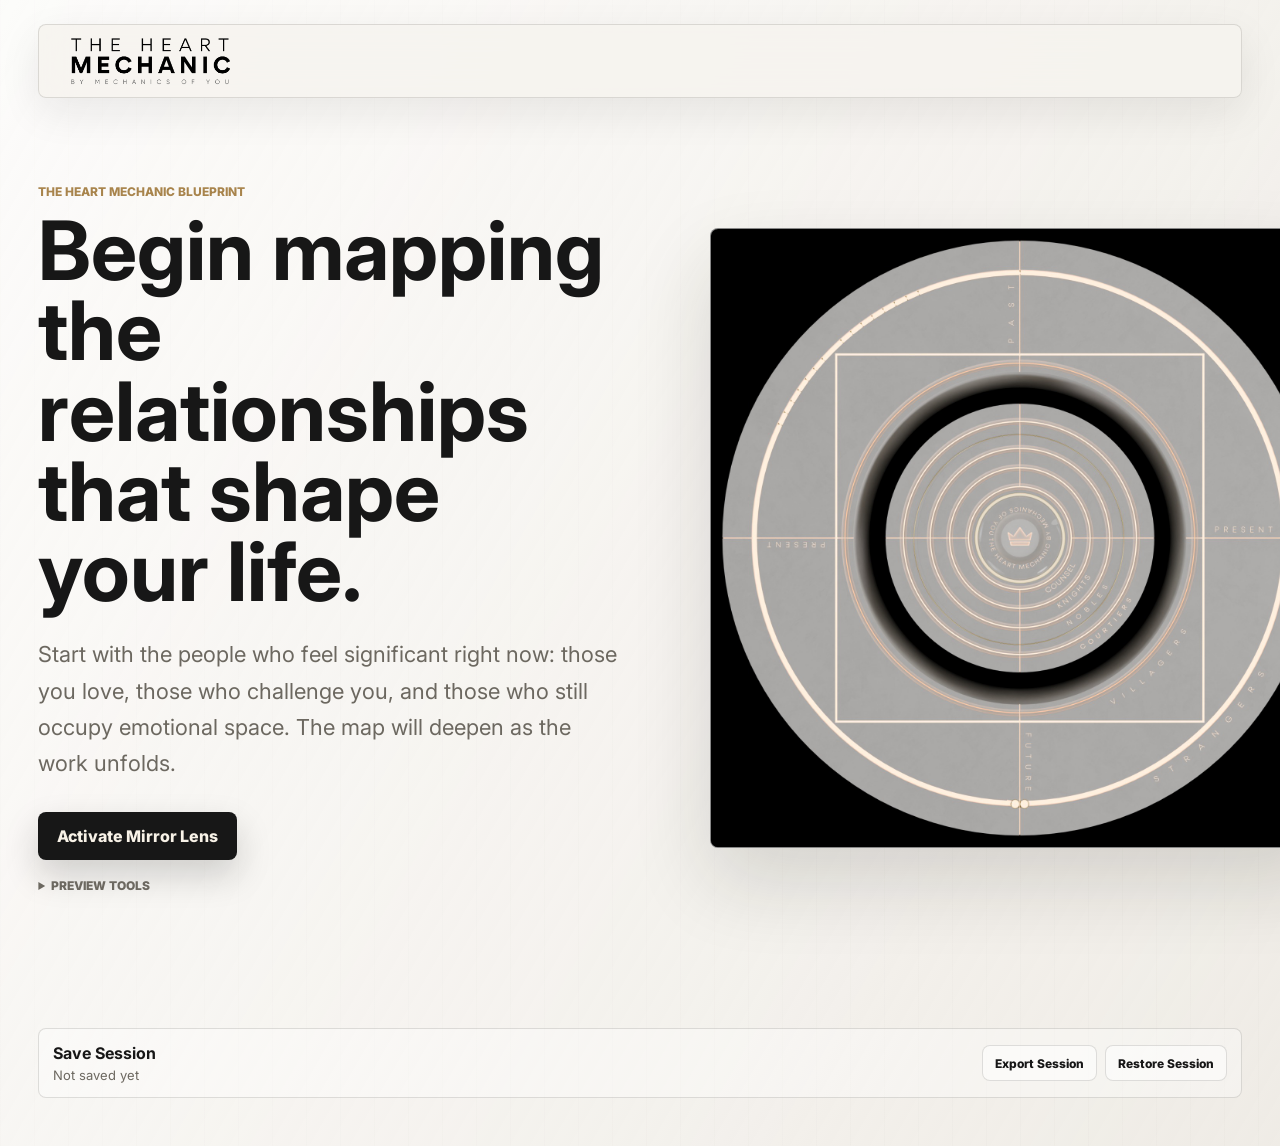
==== commit 874df38e: "Add files via upload" ====
--- a/index.html
+++ b/index.html
@@ -21,28 +21,33 @@
       <main>
         <section id="welcome" class="view welcome-view active" aria-labelledby="welcome-title">
           <div class="hero-copy">
-            <p class="eyebrow">Weeks 1-3 MVP</p>
-            <h1 id="welcome-title">Build the first architecture of your Kingdom, one relationship at a time.</h1>
-            <p class="hero-subtitle">Begin with the Mirror Lens. Add the first people who matter, notice the emotional signal, then let the map deepen week by week.</p>
+            <p class="eyebrow">The Heart Mechanic Blueprint</p>
+            <h1 id="welcome-title">Begin mapping<br />the relationships<br />that shape your life.</h1>
+            <p class="hero-subtitle">Start with the people who feel significant right now: those you love, those who challenge you, and those who still occupy emotional space. The map will deepen as the work unfolds.</p>
             <div class="hero-actions">
               <button class="primary-action" data-route="census">Activate Mirror Lens</button>
-              <button class="secondary-action" data-route="design-lab">Preview Design Lab</button>
-              <button class="secondary-action" data-route="map-lab">Preview Map View</button>
-            </div>
+            </div>
+            <details class="preview-tools">
+              <summary>Preview tools</summary>
+              <div>
+                <button class="secondary-action compact-action" data-route="design-lab">Column Design</button>
+                <button class="secondary-action compact-action" data-route="map-lab">The Living Map</button>
+              </div>
+            </details>
           </div>
           <div class="hero-visual" aria-hidden="true">
-            <img class="kingdom-hero-map" src="./assets/kingdom-map-hero.jpeg" alt="" />
+            <img class="kingdom-hero-map" src="./assets/map-view-premium.jpg" alt="" />
           </div>
           <div class="backup-panel">
             <div>
-              <strong>Session Backup</strong>
+              <strong>Save Session</strong>
               <span id="last-saved-label">Not saved yet</span>
             </div>
             <div class="backup-actions">
-              <button class="secondary-action compact-action" type="button" data-export-progress>Export Progress</button>
+              <button class="secondary-action compact-action" type="button" data-export-progress>Export Session</button>
               <label class="secondary-action compact-action restore-action">
                 <input id="restore-backup-input" type="file" accept=".json,application/json" />
-                Restore Backup
+                Restore Session
               </label>
             </div>
           </div>
@@ -53,11 +58,11 @@
             <div>
               <p class="eyebrow">Week 1: Mirror Lens</p>
               <h2 id="census-title">Who is present in your relational field?</h2>
-              <p>Start with the first 10-20 people who carry real significance. You can add more each week as the course reveals them.</p>
+              <p>Start with the first 10-20 people who carry real significance.<br />You can add more each week as the course reveals them.</p>
             </div>
             <div class="week-heading-actions">
               <div id="week-1-status" class="status-pill">Not started</div>
-              <button class="secondary-action compact-action" type="button" data-reset>Start Fresh</button>
+              <button class="secondary-action compact-action danger-light" type="button" data-reset>Reset Map</button>
             </div>
           </div>
 
@@ -107,13 +112,14 @@
               </details>
               <div class="form-actions">
                 <button class="secondary-action" type="button" data-load-samples>Use Demo Contacts</button>
-              </div>
-            </div>
-
-            <div class="panel mirror-overview-panel">
+                <button class="primary-action" type="button" data-begin-signals>Continue to Mirror Signals</button>
+              </div>
+            </div>
+
+            <div class="panel mirror-overview-panel" id="mirror-stage-panel">
               <div class="panel-title row-title">
                 <div>
-                  <h3>Map Overview</h3>
+                  <h3>Mirror Signals</h3>
                   <p>Name the first emotional signal. Nothing else needs to be completed this week.</p>
                 </div>
                 <span id="mirror-count" class="status-pill">0 mapped</span>
@@ -126,7 +132,7 @@
           <div class="panel roster-panel" id="memory-bank-panel">
             <div class="panel-title row-title">
               <div>
-                <h3>Memory bank</h3>
+                <h3>Background list</h3>
                 <p id="population-summary">No contacts added yet.</p>
               </div>
             </div>
@@ -143,6 +149,7 @@
             <p>Use this as a seal. Week 1 is complete enough to move forward.</p>
             <div class="hero-actions">
               <button class="primary-action" data-route="foundation">Next Week 2: Witness Lens</button>
+              <button class="secondary-action" type="button" data-export-progress>Export Session</button>
               <button class="secondary-action" data-route="census">Return to Mirror Lens</button>
             </div>
           </div>
@@ -207,6 +214,7 @@
             <p>Use this as a seal. Week 2 is complete enough to move into the first architecture.</p>
             <div class="hero-actions">
               <button class="primary-action" data-route="architect">Next Week 3: Architect Lens</button>
+              <button class="secondary-action" type="button" data-export-progress>Export Session</button>
               <button class="secondary-action" data-route="foundation">Return to Witness Lens</button>
             </div>
           </div>
@@ -266,6 +274,7 @@
             <div class="hero-actions">
               <button class="primary-action" data-route="architect">Open My Kingdom Map</button>
               <button class="secondary-action" data-route="mechanic">Begin Week 4: The Mechanic</button>
+              <button class="secondary-action" type="button" data-export-progress>Export Session</button>
             </div>
           </div>
           <div class="seal-visual" aria-hidden="true">
@@ -278,17 +287,25 @@
             <div>
               <p class="eyebrow">Week 4: The Mechanic</p>
               <h2 id="mechanic-title">What is shifting in the structure?</h2>
-              <p>The Week 3 map carries forward. The Mechanic layer adds movement states without rebuilding the map from scratch.</p>
+              <p>Edit in columns. Reveal as map. The Mechanic layer lets you notice movement without rebuilding the structure from scratch.</p>
             </div>
             <div id="week-4-status" class="status-pill">Locked</div>
           </div>
 
           <div id="mechanic-gate" class="locked-message"></div>
+          <div class="mechanic-hero-panel panel">
+            <img src="./assets/mechanic-lens-hero.png" alt="Architect Lens glass sphere" />
+            <div>
+              <p class="eyebrow">Architect Lens</p>
+              <h3>The work now moves beneath the surface.</h3>
+              <p>Notice what is rising, fading, unresolved, or ready to be moved.</p>
+            </div>
+          </div>
           <div id="mechanic-workspace" class="placement-board panel mechanic-workspace">
             <div class="placement-board-header">
               <div>
                 <h3>Mechanic Map</h3>
-                <p>Noble Fading appears after Nobles. The Hold appears after Villagers, before Out of Kingdom.</p>
+                <p>Move people between states, open profiles when detail matters, then reveal the architecture in The Living Map.</p>
               </div>
               <span id="mechanic-count" class="status-pill">0 placed</span>
             </div>
@@ -296,7 +313,7 @@
           </div>
 
           <div class="week-actions">
-            <button class="secondary-action" data-route="design-lab">Preview Premium Design Lab</button>
+            <button class="primary-action" data-route="map-lab">View The Living Map</button>
             <button class="secondary-action" data-route="architect">Back to Architect Map</button>
           </div>
         </section>
@@ -373,18 +390,21 @@
         <section id="map-lab" class="view map-lab-view" aria-labelledby="map-lab-title">
           <div class="week-heading">
             <div>
-              <p class="eyebrow">Map View Lab</p>
+              <p class="eyebrow">The Living Map</p>
               <h2 id="map-lab-title">The Kingdom as living architecture.</h2>
-              <p>A non-destructive mockup using the premium 3D map as the visual destination view.</p>
+              <p>Open this view when you want the emotional architecture to become visible.</p>
             </div>
             <div class="week-heading-actions">
-              <button class="secondary-action compact-action" data-route="design-lab">Column Lab</button>
+              <button class="secondary-action compact-action" data-route="design-lab">Column Design</button>
               <button class="secondary-action compact-action" data-route="mechanic">Back to Week 4</button>
             </div>
           </div>
 
           <div class="map-transition-stage">
-            <img data-map-transition-image src="./assets/map-transition-once-720.gif" alt="Animated Kingdom transition" />
+            <video data-map-transition-video muted playsinline preload="auto" poster="./assets/map-transition-final.png" aria-label="Animated Kingdom transition">
+              <source src="./assets/map-transition.mp4" type="video/mp4" />
+            </video>
+            <img class="map-transition-final" src="./assets/map-transition-final.png" alt="" aria-hidden="true" />
             <div class="map-transition-copy">
               <p class="eyebrow">Map Activation</p>
               <h3>The Kingdom collapses into the living map.</h3>
@@ -456,7 +476,7 @@
             </div>
 
             <div class="map-lab-caption panel">
-              <strong>View-only concept</strong>
+              <strong>The Living Map</strong>
               <span>Edit in columns. Open the map when you want the emotional architecture to become visible.</span>
             </div>
           </div>
--- a/styles.css
+++ b/styles.css
@@ -125,9 +125,14 @@
 
 .welcome-view.active {
   display: grid;
-  grid-template-columns: minmax(0, 1fr) minmax(300px, 0.9fr);
+  grid-template-columns: minmax(0, 0.92fr) minmax(320px, 0.84fr);
   align-items: center;
-  gap: clamp(28px, 6vw, 92px);
+  gap: clamp(34px, 7vw, 108px);
+}
+
+.hero-copy {
+  max-width: 780px;
+  padding: clamp(8px, 2vw, 22px) 0;
 }
 
 .seal-view.active {
@@ -156,8 +161,8 @@
 h1 {
   max-width: 880px;
   margin-bottom: 24px;
-  font-size: clamp(44px, 7vw, 90px);
-  line-height: 0.95;
+  font-size: clamp(44px, 6.4vw, 84px);
+  line-height: 0.98;
   letter-spacing: 0;
 }
 
@@ -184,8 +189,10 @@
 }
 
 .hero-subtitle {
-  max-width: 680px;
-  font-size: clamp(18px, 2vw, 24px);
+  max-width: 640px;
+  margin-bottom: 30px;
+  font-size: clamp(17px, 1.75vw, 22px);
+  text-wrap: pretty;
 }
 
 .seal-copy p:not(.eyebrow) {
@@ -219,6 +226,30 @@
   gap: 12px;
 }
 
+.hero-actions {
+  gap: 10px;
+}
+
+.preview-tools {
+  max-width: 420px;
+  margin-top: 18px;
+  color: var(--muted);
+}
+
+.preview-tools summary {
+  cursor: pointer;
+  font-size: 12px;
+  font-weight: 850;
+  text-transform: uppercase;
+}
+
+.preview-tools div {
+  display: flex;
+  flex-wrap: wrap;
+  gap: 8px;
+  margin-top: 10px;
+}
+
 .backup-panel {
   display: flex;
   align-items: center;
@@ -227,10 +258,10 @@
   grid-column: 1 / -1;
   width: 100%;
   max-width: none;
-  margin-top: 4px;
+  margin-top: clamp(8px, 2vw, 24px);
   border: 1px solid var(--line);
   border-radius: var(--radius);
-  background: rgba(255, 255, 255, 0.42);
+  background: rgba(255, 255, 255, 0.34);
   padding: 14px;
 }
 
@@ -290,6 +321,17 @@
   color: var(--ink);
 }
 
+.primary-action:disabled,
+.secondary-action:disabled {
+  cursor: not-allowed;
+  opacity: 0.45;
+  box-shadow: none;
+}
+
+.danger-light {
+  color: #75524c;
+}
+
 .text-button {
   color: var(--muted);
   font-weight: 800;
@@ -304,13 +346,14 @@
 }
 
 .kingdom-hero-map {
-  width: min(640px, 86vw);
-  aspect-ratio: 16 / 13;
-  border: 1px solid rgba(255, 255, 255, 0.44);
+  width: min(620px, 86vw);
+  aspect-ratio: 1;
+  border: 1px solid rgba(255, 255, 255, 0.52);
   border-radius: var(--radius);
   object-fit: cover;
   object-position: center;
-  box-shadow: var(--shadow);
+  background: #050505;
+  box-shadow: 0 34px 80px rgba(30, 28, 24, 0.14), 0 1px 0 rgba(255, 255, 255, 0.7) inset;
 }
 
 .week-heading,
@@ -500,6 +543,10 @@
   border-radius: var(--radius);
   background: rgba(255, 255, 255, 0.34);
   padding: 14px;
+}
+
+.mirror-overview-panel[hidden] {
+  display: none;
 }
 
 .memory-aid summary {
@@ -1104,6 +1151,22 @@
   font-weight: 900;
 }
 
+.placement-column header .column-index {
+  display: block;
+  min-width: 0;
+  height: auto;
+  margin-bottom: 12px;
+  border-radius: 0;
+  background: transparent;
+  color: rgba(108, 104, 96, 0.64);
+  font-size: 11px;
+  letter-spacing: 0.16em;
+}
+
+.placement-column header .column-count {
+  flex: 0 0 auto;
+}
+
 .placement-card-list {
   display: grid;
   align-content: start;
@@ -1148,10 +1211,153 @@
 
 .mechanic-workspace {
   max-width: none;
+  background:
+    linear-gradient(120deg, rgba(255, 255, 255, 0.54), rgba(235, 231, 224, 0.26)),
+    rgba(255, 255, 255, 0.28);
+  overflow: hidden;
+}
+
+.mechanic-hero-panel {
+  position: relative;
+  display: grid;
+  min-height: 320px;
+  margin-bottom: 18px;
+  padding: 0;
+  overflow: hidden;
+  background: #b5aea4;
+}
+
+.mechanic-hero-panel img {
+  display: block;
+  width: 100%;
+  height: min(42vw, 460px);
+  min-height: 320px;
+  object-fit: cover;
+}
+
+.mechanic-hero-panel::after {
+  content: "";
+  position: absolute;
+  inset: 0;
+  background:
+    linear-gradient(90deg, rgba(14, 13, 11, 0.2), rgba(14, 13, 11, 0.02) 52%, rgba(14, 13, 11, 0.12)),
+    linear-gradient(0deg, rgba(33, 29, 24, 0.32), transparent 42%);
+  pointer-events: none;
+}
+
+.mechanic-hero-panel > div {
+  position: absolute;
+  left: clamp(18px, 4vw, 48px);
+  bottom: clamp(18px, 4vw, 42px);
+  z-index: 1;
+  max-width: 420px;
+  border: 1px solid rgba(255, 255, 255, 0.28);
+  border-radius: 20px;
+  background: rgba(255, 255, 255, 0.18);
+  backdrop-filter: blur(22px);
+  box-shadow: 0 24px 60px rgba(33, 31, 27, 0.18);
+  padding: 18px;
+}
+
+.mechanic-hero-panel h3 {
+  margin: 0 0 8px;
+  max-width: 360px;
+  color: #fff7ea;
+  font-size: clamp(24px, 3vw, 38px);
+  line-height: 1;
+}
+
+.mechanic-hero-panel p {
+  margin: 0;
+  color: rgba(255, 247, 234, 0.82);
+}
+
+.mechanic-hero-panel .eyebrow {
+  margin-bottom: 10px;
+  color: rgba(255, 247, 234, 0.74);
 }
 
 .mechanic-columns {
-  grid-template-columns: repeat(9, minmax(160px, 1fr));
+  grid-template-columns: repeat(9, minmax(230px, 1fr));
+  gap: 14px;
+}
+
+.mechanic-column {
+  min-height: 580px;
+  border-color: rgba(24, 23, 20, 0.08);
+  background:
+    linear-gradient(180deg, rgba(255, 255, 255, 0.46), rgba(255, 255, 255, 0.18)),
+    rgba(246, 243, 238, 0.3);
+  padding: 16px;
+  box-shadow: inset 0 1px 0 rgba(255, 255, 255, 0.58);
+}
+
+.mechanic-column:not(.unplaced-column) {
+  background:
+    linear-gradient(180deg, rgba(255, 255, 255, 0.5), rgba(255, 255, 255, 0.18)),
+    rgba(246, 243, 238, 0.28);
+}
+
+.mechanic-column.unplaced-column {
+  background:
+    linear-gradient(180deg, rgba(255, 255, 255, 0.36), rgba(255, 255, 255, 0.14)),
+    rgba(227, 224, 218, 0.18);
+}
+
+.mechanic-column header {
+  min-height: 124px;
+  margin-bottom: 16px;
+  padding-bottom: 14px;
+  border-bottom: 1px solid rgba(24, 23, 20, 0.08);
+}
+
+.mechanic-column h3 {
+  font-size: 14px;
+  letter-spacing: 0.08em;
+  text-transform: uppercase;
+}
+
+.mechanic-column p {
+  font-size: 12px;
+}
+
+.mechanic-zone-noble-fading {
+  background:
+    linear-gradient(180deg, rgba(255, 255, 255, 0.42), rgba(239, 232, 222, 0.2)),
+    rgba(166, 112, 72, 0.045);
+}
+
+.mechanic-zone-the-hold {
+  background:
+    linear-gradient(180deg, rgba(255, 255, 255, 0.48), rgba(226, 232, 233, 0.22)),
+    rgba(117, 129, 132, 0.045);
+}
+
+.mechanic-zone-out-of-kingdom {
+  background:
+    linear-gradient(180deg, rgba(255, 255, 255, 0.34), rgba(222, 221, 217, 0.14)),
+    rgba(20, 20, 20, 0.035);
+}
+
+.premium-placement-person {
+  grid-template-columns: 62px minmax(0, 1fr) auto;
+  min-height: 82px;
+  gap: 12px;
+  border-color: rgba(24, 23, 20, 0.075);
+  background:
+    linear-gradient(180deg, rgba(255, 255, 255, 0.58), rgba(255, 255, 255, 0.3)),
+    rgba(255, 255, 255, 0.22);
+  box-shadow:
+    inset 0 1px 0 rgba(255, 255, 255, 0.64),
+    0 16px 34px rgba(33, 31, 27, 0.065);
+  backdrop-filter: blur(18px);
+}
+
+.premium-placement-seal {
+  width: 62px;
+  height: 62px;
+  object-fit: contain;
+  filter: drop-shadow(0 14px 22px rgba(33, 31, 27, 0.14));
 }
 
 .mechanic-list {
@@ -1321,12 +1527,25 @@
   display: none;
 }
 
-.map-transition-stage img {
+.map-transition-stage video,
+.map-transition-final {
   display: block;
   width: 100%;
   aspect-ratio: 1 / 1;
   max-height: min(72vh, 860px);
   object-fit: cover;
+}
+
+.map-transition-final {
+  position: absolute;
+  inset: 0;
+  height: 100%;
+  opacity: 0;
+  transition: opacity 420ms ease;
+}
+
+.map-lab-view.map-transition-complete .map-transition-final {
+  opacity: 1;
 }
 
 .map-transition-copy {
@@ -1909,6 +2128,22 @@
     min-height: 420px;
   }
 
+  .mechanic-hero-panel {
+    min-height: 360px;
+  }
+
+  .mechanic-hero-panel img {
+    height: 360px;
+    min-height: 360px;
+  }
+
+  .mechanic-hero-panel > div {
+    right: 14px;
+    left: 14px;
+    bottom: 14px;
+    padding: 16px;
+  }
+
   .mechanic-row {
     grid-template-columns: auto minmax(0, 1fr);
   }
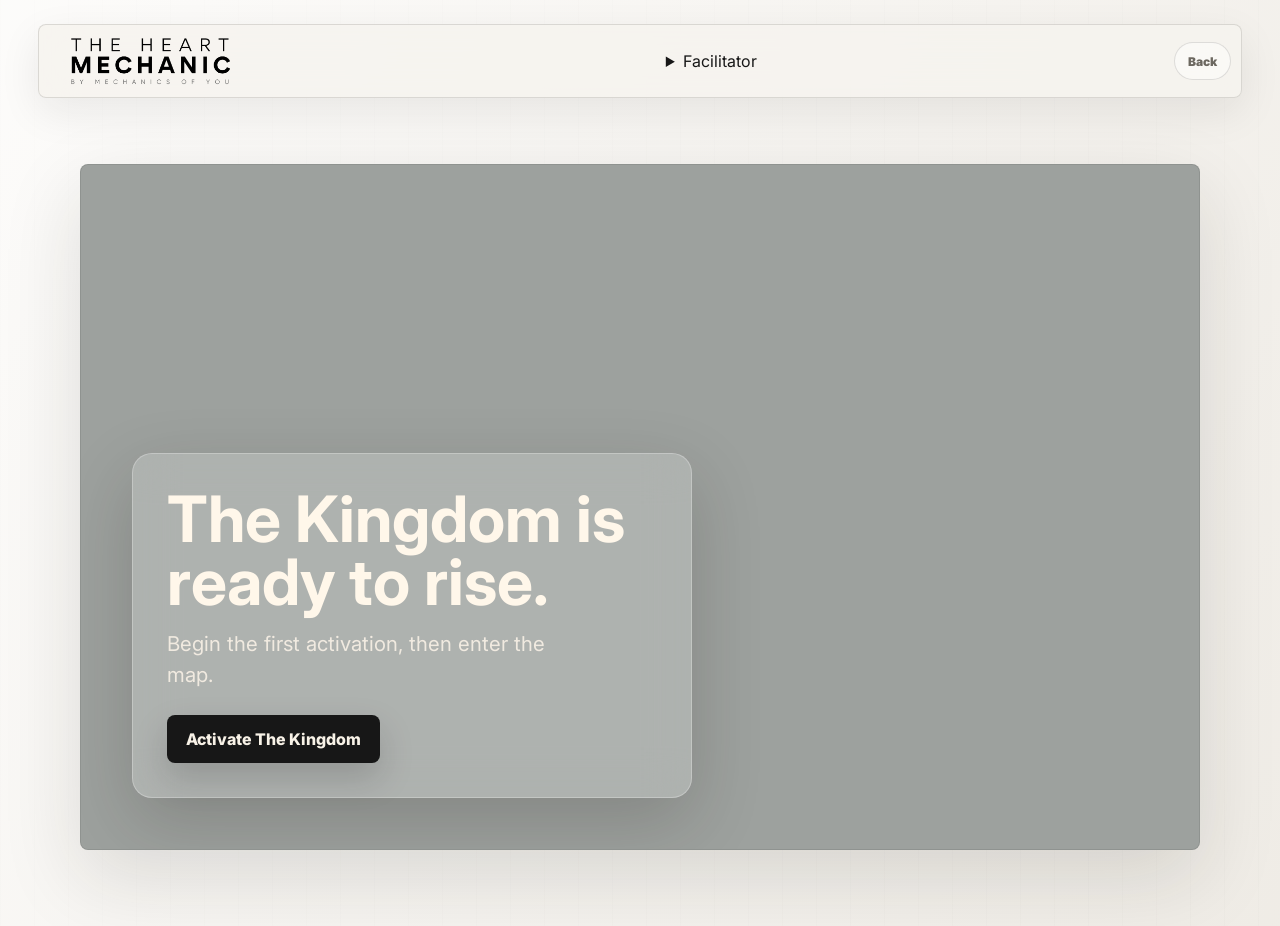
==== commit 771867eb: "Add files via upload" ====
--- a/index.html
+++ b/index.html
@@ -7,7 +7,7 @@
     <link rel="preconnect" href="https://fonts.googleapis.com" />
     <link rel="preconnect" href="https://fonts.gstatic.com" crossorigin />
     <link href="https://fonts.googleapis.com/css2?family=Inter:wght@400;500;600;700;800&display=swap" rel="stylesheet" />
-    <link rel="stylesheet" href="./styles.css" />
+    <link rel="stylesheet" href="./styles.css?v=20260616-map-logo-clear" />
   </head>
   <body>
     <div class="shell">
@@ -15,29 +15,93 @@
         <button class="brand" data-route="welcome" aria-label="The Heart Mechanic Blueprint home">
           <img src="./assets/heart-mechanic-logo.png" alt="By Mechanics of You" />
         </button>
+        <nav class="facilitator-jump" data-facilitator-tools hidden aria-label="Facilitator week jumps">
+          <span>Facilitator</span>
+          <button type="button" data-facilitator-route="census" onclick="window.hmFacilitatorJump?.('census'); return false;">Week 1</button>
+          <button type="button" data-facilitator-route="foundation" onclick="window.hmFacilitatorJump?.('foundation'); return false;">Week 2</button>
+          <button type="button" data-facilitator-route="architect" onclick="window.hmFacilitatorJump?.('architect'); return false;">Week 3</button>
+          <button type="button" data-facilitator-route="mechanic" onclick="window.hmFacilitatorJump?.('mechanic'); return false;">Week 4</button>
+          <button type="button" data-facilitator-route="locked" onclick="window.hmFacilitatorJump?.('locked'); return false;">Future</button>
+          <button type="button" data-facilitator-route="map-lab" onclick="window.hmFacilitatorJump?.('map-lab'); return false;">Living Map</button>
+          <button type="button" data-toggle-facilitator onclick="window.hmFacilitatorToggle?.(); return false;">Exit</button>
+        </nav>
+        <details class="neutral-out">
+          <summary>Facilitator</summary>
+          <div>
+            <a href="#census">Week 1</a>
+            <a href="#foundation">Week 2</a>
+            <a href="#architect">Week 3</a>
+            <a href="#mechanic">Week 4</a>
+            <a href="#locked">Future</a>
+            <a href="#map-lab">Living Map</a>
+          </div>
+        </details>
         <button id="top-back" class="top-back" type="button" hidden>Back</button>
       </header>
+      <aside id="facilitator-debug" class="facilitator-debug" hidden aria-label="Facilitator state"></aside>
 
       <main>
-        <section id="welcome" class="view welcome-view active" aria-labelledby="welcome-title">
+        <section id="activation" class="view activation-view active" aria-labelledby="activation-title">
+          <div class="activation-stage">
+            <video data-activation-video muted playsinline preload="auto" poster="./assets/kingdom-rises-poster.jpg" aria-label="Kingdom rising animation">
+              <source src="./assets/kingdom-rises-opening.mp4" type="video/mp4" />
+            </video>
+            <div class="activation-copy">
+              <h1 id="activation-title">The Kingdom is ready to rise.</h1>
+              <p>Begin the first activation, then enter the map.</p>
+              <button class="primary-action" type="button" data-activate-kingdom>Activate The Kingdom</button>
+            </div>
+          </div>
+        </section>
+
+        <section id="welcome" class="view welcome-view" aria-labelledby="welcome-title">
           <div class="hero-copy">
-            <p class="eyebrow">The Heart Mechanic Blueprint</p>
             <h1 id="welcome-title">Begin mapping<br />the relationships<br />that shape your life.</h1>
             <p class="hero-subtitle">Start with the people who feel significant right now: those you love, those who challenge you, and those who still occupy emotional space. The map will deepen as the work unfolds.</p>
             <div class="hero-actions">
-              <button class="primary-action" data-route="census">Activate Mirror Lens</button>
+              <button id="current-stage-button" class="primary-action" type="button" data-current-stage>Activate Mirror Lens</button>
             </div>
             <details class="preview-tools">
               <summary>Preview tools</summary>
               <div>
                 <button class="secondary-action compact-action" data-route="design-lab">Column Design</button>
                 <button class="secondary-action compact-action" data-route="map-lab">The Living Map</button>
+                <button class="secondary-action compact-action" type="button" data-toggle-facilitator>Facilitator Mode</button>
+              </div>
+              <div class="facilitator-tools" data-facilitator-tools hidden>
+                <button class="secondary-action compact-action" data-facilitator-route="census">Week 1</button>
+                <button class="secondary-action compact-action" data-facilitator-route="foundation">Week 2</button>
+                <button class="secondary-action compact-action" data-facilitator-route="architect">Week 3</button>
+                <button class="secondary-action compact-action" data-facilitator-route="mechanic">Week 4</button>
               </div>
             </details>
           </div>
           <div class="hero-visual" aria-hidden="true">
             <img class="kingdom-hero-map" src="./assets/map-view-premium.jpg" alt="" />
           </div>
+          <div class="alias-panel panel">
+            <div>
+              <p class="eyebrow">Privacy aliases</p>
+              <h3>Share the map without exposing real names.</h3>
+              <p>Choose an alias library for this map. New relationships receive the next unused alias automatically, and each alias can still be edited by hand.</p>
+            </div>
+            <div class="alias-controls">
+              <label>
+                <span>Alias Library</span>
+                <select id="alias-library-select" data-alias-library>
+                  <option value="Nature">Nature</option>
+                  <option value="Celestial">Celestial</option>
+                  <option value="Greek Mythology">Greek Mythology</option>
+                  <option value="Navigation">Navigation</option>
+                </select>
+              </label>
+              <div class="name-toggle" role="group" aria-label="Name display">
+                <button data-name-mode="real">Private Real Names</button>
+                <button data-name-mode="alias">Demo / Share Aliases</button>
+              </div>
+            </div>
+          </div>
+          <datalist id="alias-options"></datalist>
           <div class="backup-panel">
             <div>
               <strong>Save Session</strong>
@@ -54,6 +118,9 @@
         </section>
 
         <section id="census" class="view" aria-labelledby="census-title">
+          <figure class="week-lens-hero">
+            <img src="./assets/week-1-mirror-lens.png" alt="" />
+          </figure>
           <div class="week-heading">
             <div>
               <p class="eyebrow">Week 1: Mirror Lens</p>
@@ -150,7 +217,7 @@
             <div class="hero-actions">
               <button class="primary-action" data-route="foundation">Next Week 2: Witness Lens</button>
               <button class="secondary-action" type="button" data-export-progress>Export Session</button>
-              <button class="secondary-action" data-route="census">Return to Mirror Lens</button>
+              <button class="secondary-action facilitator-only" data-route="census">Return to Mirror Lens</button>
             </div>
           </div>
           <div class="seal-visual" aria-hidden="true">
@@ -159,11 +226,14 @@
         </section>
 
         <section id="foundation" class="view" aria-labelledby="foundation-title">
+          <figure class="week-lens-hero">
+            <img src="./assets/week-2-witness-lens.png" alt="" />
+          </figure>
           <div class="week-heading">
             <div>
               <p class="eyebrow">Week 2: Witness Lens</p>
               <h2 id="foundation-title">Who are they in your world now?</h2>
-              <p>Add the relational context: private cast name, relationship type and current status. The Mirror signal stays visible.</p>
+              <p>Add the relational context: public alias, relationship type and current status. The Mirror signal stays visible.</p>
             </div>
             <div id="week-2-status" class="status-pill">Locked</div>
           </div>
@@ -183,8 +253,8 @@
           </div>
 
           <div class="name-toggle" role="group" aria-label="Name display">
-            <button data-name-mode="real">Show Real Names</button>
-            <button data-name-mode="cast">Show Cast Names</button>
+            <button data-name-mode="real">Private Real Names</button>
+            <button data-name-mode="alias">Demo / Share Aliases</button>
           </div>
 
           <div id="foundation-gate" class="locked-message"></div>
@@ -202,7 +272,7 @@
           <div id="foundation-list" class="foundation-list"></div>
 
           <div class="week-actions">
-            <button class="secondary-action" data-route="census">Back to Week 1</button>
+            <button class="secondary-action facilitator-only" data-route="census">Back to Week 1</button>
           </div>
         </section>
 
@@ -215,7 +285,7 @@
             <div class="hero-actions">
               <button class="primary-action" data-route="architect">Next Week 3: Architect Lens</button>
               <button class="secondary-action" type="button" data-export-progress>Export Session</button>
-              <button class="secondary-action" data-route="foundation">Return to Witness Lens</button>
+              <button class="secondary-action facilitator-only" data-route="foundation">Return to Witness Lens</button>
             </div>
           </div>
           <div class="seal-visual" aria-hidden="true">
@@ -224,6 +294,9 @@
         </section>
 
         <section id="architect" class="view" aria-labelledby="architect-title">
+          <figure class="week-lens-hero">
+            <img src="./assets/week-3-architect-lens.png" alt="" />
+          </figure>
           <div class="week-heading">
             <div>
               <p class="eyebrow">Week 3: Architect Lens</p>
@@ -261,7 +334,7 @@
           </div>
 
           <div class="week-actions">
-            <button class="primary-action" data-route="locked">View Locked Weeks</button>
+            <button class="primary-action facilitator-only" data-route="locked">View Locked Weeks</button>
           </div>
         </section>
 
@@ -272,7 +345,7 @@
             <p id="architect-complete-summary">You now have your first Kingdom Map.</p>
             <p>This is a living, breathing map. It will continue to change as your relationships change, and it can become a diagnostic tool you use for life.</p>
             <div class="hero-actions">
-              <button class="primary-action" data-route="architect">Open My Kingdom Map</button>
+              <button class="primary-action facilitator-only" data-route="architect">Open My Kingdom Map</button>
               <button class="secondary-action" data-route="mechanic">Begin Week 4: The Mechanic</button>
               <button class="secondary-action" type="button" data-export-progress>Export Session</button>
             </div>
@@ -293,18 +366,13 @@
           </div>
 
           <div id="mechanic-gate" class="locked-message"></div>
-          <div class="mechanic-hero-panel panel">
-            <img src="./assets/mechanic-lens-hero.png" alt="Architect Lens glass sphere" />
-            <div>
-              <p class="eyebrow">Architect Lens</p>
-              <h3>The work now moves beneath the surface.</h3>
-              <p>Notice what is rising, fading, unresolved, or ready to be moved.</p>
-            </div>
-          </div>
+          <figure class="week-lens-hero mechanic-lens-hero">
+            <img src="./assets/week-4-mechanics.png" alt="" />
+          </figure>
           <div id="mechanic-workspace" class="placement-board panel mechanic-workspace">
             <div class="placement-board-header">
               <div>
-                <h3>Mechanic Map</h3>
+                <h3>The Mechanics</h3>
                 <p>Move people between states, open profiles when detail matters, then reveal the architecture in The Living Map.</p>
               </div>
               <span id="mechanic-count" class="status-pill">0 placed</span>
@@ -314,7 +382,7 @@
 
           <div class="week-actions">
             <button class="primary-action" data-route="map-lab">View The Living Map</button>
-            <button class="secondary-action" data-route="architect">Back to Architect Map</button>
+            <button class="secondary-action facilitator-only" data-route="architect">Back to Architect Map</button>
           </div>
         </section>
 
@@ -531,6 +599,55 @@
       </form>
     </dialog>
 
-    <script src="./app.js"></script>
+    <script>
+      window.hmFacilitatorUnlocked = false;
+
+      window.hmShowRoute = function(route) {
+        document.querySelectorAll(".view").forEach((view) => {
+          view.classList.toggle("active", view.id === route);
+        });
+
+        const debug = document.querySelector("#facilitator-debug");
+        if (debug && window.hmFacilitatorUnlocked) {
+          debug.hidden = false;
+          debug.innerHTML = `<div><strong>Facilitator Mode</strong><span>Route: ${route}</span><span>Fallback navigation active</span></div>`;
+        }
+      };
+
+      window.hmFacilitatorToggle = function() {
+        if (!window.hmFacilitatorUnlocked) {
+          const code = window.prompt("Enter facilitator passcode");
+          if ((code || "").trim().toLowerCase() !== "mechanic") return false;
+          window.hmFacilitatorUnlocked = true;
+        } else {
+          window.hmFacilitatorUnlocked = false;
+        }
+
+        document.querySelectorAll("[data-facilitator-tools]").forEach((element) => {
+          element.hidden = !window.hmFacilitatorUnlocked;
+        });
+        document.querySelectorAll("[data-toggle-facilitator]").forEach((button) => {
+          button.textContent = window.hmFacilitatorUnlocked ? "Exit Facilitator Mode" : "Facilitator Mode";
+          button.classList.toggle("active", window.hmFacilitatorUnlocked);
+        });
+
+        const debug = document.querySelector("#facilitator-debug");
+        if (debug) {
+          debug.hidden = !window.hmFacilitatorUnlocked;
+          debug.innerHTML = window.hmFacilitatorUnlocked
+            ? "<div><strong>Facilitator Mode</strong><span>Unlocked</span><span>Fallback navigation active</span></div>"
+            : "";
+        }
+
+        return true;
+      };
+
+      window.hmFacilitatorJump = function(route) {
+        if (!window.hmFacilitatorUnlocked && !window.hmFacilitatorToggle()) return false;
+        window.hmShowRoute(route);
+        return true;
+      };
+    </script>
+    <script src="./app.js?v=20260616-map-logo-clear"></script>
   </body>
 </html>
--- a/styles.css
+++ b/styles.css
@@ -113,6 +113,161 @@
   display: none;
 }
 
+.facilitator-jump {
+  display: flex;
+  flex: 1 1 auto;
+  align-items: center;
+  justify-content: flex-end;
+  gap: 6px;
+  min-width: 0;
+}
+
+.facilitator-jump[hidden] {
+  display: none;
+}
+
+.facilitator-jump span {
+  color: var(--muted);
+  font-size: 11px;
+  font-weight: 900;
+  text-transform: uppercase;
+  white-space: nowrap;
+}
+
+.facilitator-jump button {
+  min-height: 34px;
+  border: 1px solid rgba(23, 23, 23, 0.1);
+  border-radius: 999px;
+  background: rgba(255, 255, 255, 0.48);
+  color: var(--ink);
+  padding: 0 10px;
+  font-size: 12px;
+  font-weight: 850;
+  white-space: nowrap;
+}
+
+.facilitator-jump button:hover {
+  background: var(--ink);
+  color: #f8f2e7;
+}
+
+.facilitator-access {
+  min-height: 38px;
+  border: 1px solid rgba(23, 23, 23, 0.1);
+  border-radius: 999px;
+  background: rgba(255, 255, 255, 0.38);
+  color: var(--muted);
+  padding: 0 13px;
+  font-size: 11px;
+  font-weight: 900;
+  text-transform: uppercase;
+  white-space: nowrap;
+}
+
+.facilitator-access.active {
+  background: var(--ink);
+  color: #f8f2e7;
+}
+
+.facilitator-access:hover {
+  background: var(--ink);
+  color: #f8f2e7;
+}
+
+.facilitator-jump:not([hidden]) + .facilitator-access {
+  display: none;
+}
+
+.facilitator-native {
+  position: relative;
+}
+
+.facilitator-native summary {
+  display: grid;
+  place-items: center;
+  min-height: 38px;
+  border: 1px solid rgba(23, 23, 23, 0.1);
+  border-radius: 999px;
+  background: rgba(255, 255, 255, 0.38);
+  color: var(--muted);
+  cursor: pointer;
+  list-style: none;
+  padding: 0 13px;
+  font-size: 11px;
+  font-weight: 900;
+  text-transform: uppercase;
+  white-space: nowrap;
+}
+
+.facilitator-native summary::-webkit-details-marker {
+  display: none;
+}
+
+.facilitator-native summary:hover,
+.facilitator-native[open] summary {
+  background: var(--ink);
+  color: #f8f2e7;
+}
+
+.facilitator-native div {
+  position: absolute;
+  top: calc(100% + 8px);
+  right: 0;
+  z-index: 50;
+  display: grid;
+  gap: 6px;
+  min-width: 170px;
+  border: 1px solid var(--line);
+  border-radius: 16px;
+  background: rgba(246, 243, 238, 0.96);
+  box-shadow: var(--shadow);
+  padding: 8px;
+}
+
+.facilitator-native a {
+  border-radius: 999px;
+  color: var(--ink);
+  font-size: 12px;
+  font-weight: 850;
+  padding: 9px 11px;
+  text-decoration: none;
+  white-space: nowrap;
+}
+
+.facilitator-native a:hover {
+  background: var(--ink);
+  color: #f8f2e7;
+}
+
+.facilitator-debug {
+  margin: 12px 0 0;
+  border: 1px solid rgba(23, 23, 23, 0.1);
+  border-radius: 16px;
+  background: rgba(255, 255, 255, 0.5);
+  color: var(--muted);
+  backdrop-filter: blur(16px);
+  box-shadow: 0 12px 36px rgba(28, 28, 25, 0.06);
+  padding: 10px 14px;
+}
+
+.facilitator-debug[hidden] {
+  display: none;
+}
+
+.facilitator-debug div {
+  display: flex;
+  flex-wrap: wrap;
+  align-items: center;
+  gap: 8px 14px;
+  font-size: 11px;
+  font-weight: 750;
+}
+
+.facilitator-debug strong {
+  color: var(--ink);
+  text-transform: uppercase;
+}
+
 .view {
   display: none;
   min-height: calc(100vh - 120px);
@@ -121,6 +276,86 @@
 
 .view.active {
   display: block;
+}
+
+body:has(.view:target) .view.active {
+  display: none;
+}
+
+body:has(.view:target) .view:target {
+  display: block;
+}
+
+.activation-view.active {
+  display: grid;
+  place-items: center;
+  min-height: calc(100vh - 120px);
+  padding-top: clamp(16px, 3vw, 42px);
+}
+
+.activation-stage {
+  position: relative;
+  display: grid;
+  place-items: center;
+  width: min(1120px, 100%);
+  min-height: min(76vh, 860px);
+  border: 1px solid rgba(24, 23, 20, 0.1);
+  border-radius: var(--radius);
+  background: #9da19e;
+  box-shadow: var(--shadow);
+  overflow: hidden;
+}
+
+.activation-stage video {
+  display: block;
+  width: 100%;
+  height: 100%;
+  min-height: min(76vh, 860px);
+  object-fit: cover;
+}
+
+.activation-stage video {
+  opacity: 0.28;
+  filter: saturate(0.8);
+}
+
+.activation-view.activation-playing .activation-stage video {
+  opacity: 1;
+  filter: none;
+}
+
+.activation-copy {
+  position: absolute;
+  left: clamp(18px, 4vw, 54px);
+  bottom: clamp(18px, 4vw, 54px);
+  max-width: 560px;
+  border: 1px solid rgba(255, 255, 255, 0.26);
+  border-radius: 20px;
+  background: rgba(255, 255, 255, 0.18);
+  backdrop-filter: blur(22px);
+  box-shadow: 0 24px 70px rgba(33, 31, 27, 0.2);
+  padding: clamp(20px, 3vw, 34px);
+}
+
+.activation-view.activation-playing .activation-copy {
+  opacity: 0;
+  pointer-events: none;
+  transform: translateY(10px);
+  transition: opacity 360ms ease, transform 360ms ease;
+}
+
+.activation-copy h1 {
+  margin-bottom: 14px;
+  color: #fff7ea;
+  font-size: clamp(40px, 5vw, 74px);
+}
+
+.activation-copy p {
+  max-width: 420px;
+  margin-bottom: 24px;
+  color: rgba(255, 247, 234, 0.82);
+  font-size: clamp(17px, 1.6vw, 21px);
+  line-height: 1.55;
 }
 
 .welcome-view.active {
@@ -248,6 +483,16 @@
   flex-wrap: wrap;
   gap: 8px;
   margin-top: 10px;
+}
+
+.preview-tools .facilitator-tools {
+  border-top: 1px solid var(--line);
+  padding-top: 10px;
+}
+
+.secondary-action.active {
+  border-color: rgba(168, 132, 76, 0.7);
+  background: rgba(168, 132, 76, 0.12);
 }
 
 .backup-panel {
@@ -265,6 +510,41 @@
   padding: 14px;
 }
 
+.alias-panel {
+  display: grid;
+  grid-template-columns: minmax(0, 1fr) minmax(280px, 0.58fr);
+  gap: 18px;
+  align-items: end;
+  grid-column: 1 / -1;
+  width: 100%;
+  max-width: none;
+  margin-top: clamp(8px, 2vw, 18px);
+  background:
+    linear-gradient(120deg, rgba(255, 255, 255, 0.48), rgba(235, 231, 224, 0.24)),
+    rgba(255, 255, 255, 0.26);
+}
+
+.alias-panel h3 {
+  margin: 0 0 8px;
+  font-size: clamp(22px, 2.4vw, 34px);
+}
+
+.alias-panel p {
+  margin: 0;
+  color: var(--muted);
+  line-height: 1.5;
+}
+
+.alias-controls {
+  display: grid;
+  gap: 12px;
+}
+
+.alias-controls label,
+.alias-controls .name-toggle {
+  margin: 0;
+}
+
 .backup-panel strong,
 .backup-panel span {
   display: block;
@@ -366,6 +646,35 @@
 
 .week-heading {
   margin-bottom: 24px;
+}
+
+.week-lens-hero {
+  position: relative;
+  min-height: clamp(180px, 26vw, 300px);
+  margin: 0 0 22px;
+  border: 1px solid rgba(24, 23, 20, 0.1);
+  border-radius: var(--radius);
+  background: #181714;
+  box-shadow: 0 24px 70px rgba(28, 28, 25, 0.1);
+  overflow: hidden;
+}
+
+.week-lens-hero::after {
+  content: "";
+  position: absolute;
+  inset: 0;
+  background:
+    linear-gradient(90deg, rgba(10, 9, 8, 0.16), rgba(10, 9, 8, 0.02) 56%, rgba(10, 9, 8, 0.16)),
+    linear-gradient(0deg, rgba(10, 9, 8, 0.3), transparent 42%);
+  pointer-events: none;
+}
+
+.week-lens-hero img {
+  display: block;
+  width: 100%;
+  height: clamp(180px, 26vw, 300px);
+  object-fit: cover;
+  object-position: center 34%;
 }
 
 .week-heading-actions {
@@ -1220,7 +1529,7 @@
 .mechanic-hero-panel {
   position: relative;
   display: grid;
-  min-height: 320px;
+  min-height: 230px;
   margin-bottom: 18px;
   padding: 0;
   overflow: hidden;
@@ -1230,8 +1539,8 @@
 .mechanic-hero-panel img {
   display: block;
   width: 100%;
-  height: min(42vw, 460px);
-  min-height: 320px;
+  height: min(30vw, 320px);
+  min-height: 230px;
   object-fit: cover;
 }
 
@@ -1329,8 +1638,8 @@
 
 .mechanic-zone-the-hold {
   background:
-    linear-gradient(180deg, rgba(255, 255, 255, 0.48), rgba(226, 232, 233, 0.22)),
-    rgba(117, 129, 132, 0.045);
+    linear-gradient(180deg, rgba(255, 255, 255, 0.52), rgba(241, 235, 226, 0.24)),
+    rgba(196, 151, 92, 0.08);
 }
 
 .mechanic-zone-out-of-kingdom {
@@ -1508,6 +1817,14 @@
 
 .map-lab-view.active {
   display: block;
+  width: calc(100vw - clamp(24px, 4vw, 64px));
+  margin-left: calc(50% - 50vw + clamp(12px, 2vw, 32px));
+}
+
+.map-lab-view .week-heading {
+  width: min(1520px, 100%);
+  margin-right: auto;
+  margin-left: auto;
 }
 
 .map-transition-stage {
@@ -1597,20 +1914,22 @@
 
 .premium-map-stage {
   position: relative;
-  width: min(1120px, 100%);
+  width: min(1520px, 100%);
   margin: 0 auto;
   border: 1px solid rgba(24, 23, 20, 0.1);
   border-radius: var(--radius);
   background: #050505;
-  box-shadow: var(--shadow);
+  box-shadow:
+    0 34px 100px rgba(33, 31, 27, 0.18),
+    inset 0 1px 0 rgba(255, 255, 255, 0.16);
   overflow: hidden;
 }
 
 .premium-map-base {
   display: block;
   width: 100%;
-  aspect-ratio: 16 / 9;
-  object-fit: contain;
+  aspect-ratio: 1 / 1;
+  object-fit: cover;
 }
 
 .map-node {
@@ -1755,7 +2074,7 @@
 
 .marker-inner {
   left: 50%;
-  top: 50%;
+  top: 43.5%;
 }
 
 .marker-knight {
@@ -1893,7 +2212,7 @@
   display: flex;
   justify-content: center;
   gap: 8px;
-  width: min(1120px, 100%);
+  width: min(1520px, 100%);
   margin: 14px auto 0;
   text-align: center;
 }
@@ -2005,8 +2324,14 @@
     flex-direction: column;
   }
 
+  .facilitator-jump {
+    justify-content: flex-start;
+    flex-wrap: wrap;
+  }
+
   .welcome-view.active,
   .seal-view.active,
+  .activation-view.active,
   .census-grid,
   .session-layout {
     grid-template-columns: 1fr;
@@ -2070,8 +2395,29 @@
 
   .topbar {
     top: 8px;
-    flex-direction: row;
-    align-items: center;
+    flex-direction: column;
+    align-items: stretch;
+  }
+
+  .activation-stage {
+    min-height: 70vh;
+  }
+
+  .activation-stage video {
+    min-height: 70vh;
+  }
+
+  .activation-copy {
+    right: 14px;
+    left: 14px;
+    bottom: 14px;
+    padding: 18px;
+  }
+
+  .facilitator-jump {
+    overflow-x: auto;
+    flex-wrap: nowrap;
+    padding-bottom: 4px;
   }
 
   .progression-grid,
@@ -2106,6 +2452,20 @@
     flex-direction: column-reverse;
   }
 
+  .alias-panel {
+    grid-template-columns: 1fr;
+  }
+
+  .alias-controls .name-toggle {
+    display: grid;
+    grid-template-columns: 1fr;
+    border-radius: var(--radius);
+  }
+
+  .alias-controls .name-toggle button {
+    width: 100%;
+  }
+
   .backup-panel {
     align-items: stretch;
     flex-direction: column;
@@ -2128,13 +2488,19 @@
     min-height: 420px;
   }
 
+  .week-lens-hero,
+  .week-lens-hero img {
+    height: 240px;
+    min-height: 240px;
+  }
+
   .mechanic-hero-panel {
-    min-height: 360px;
+    min-height: 300px;
   }
 
   .mechanic-hero-panel img {
-    height: 360px;
-    min-height: 360px;
+    height: 300px;
+    min-height: 300px;
   }
 
   .mechanic-hero-panel > div {
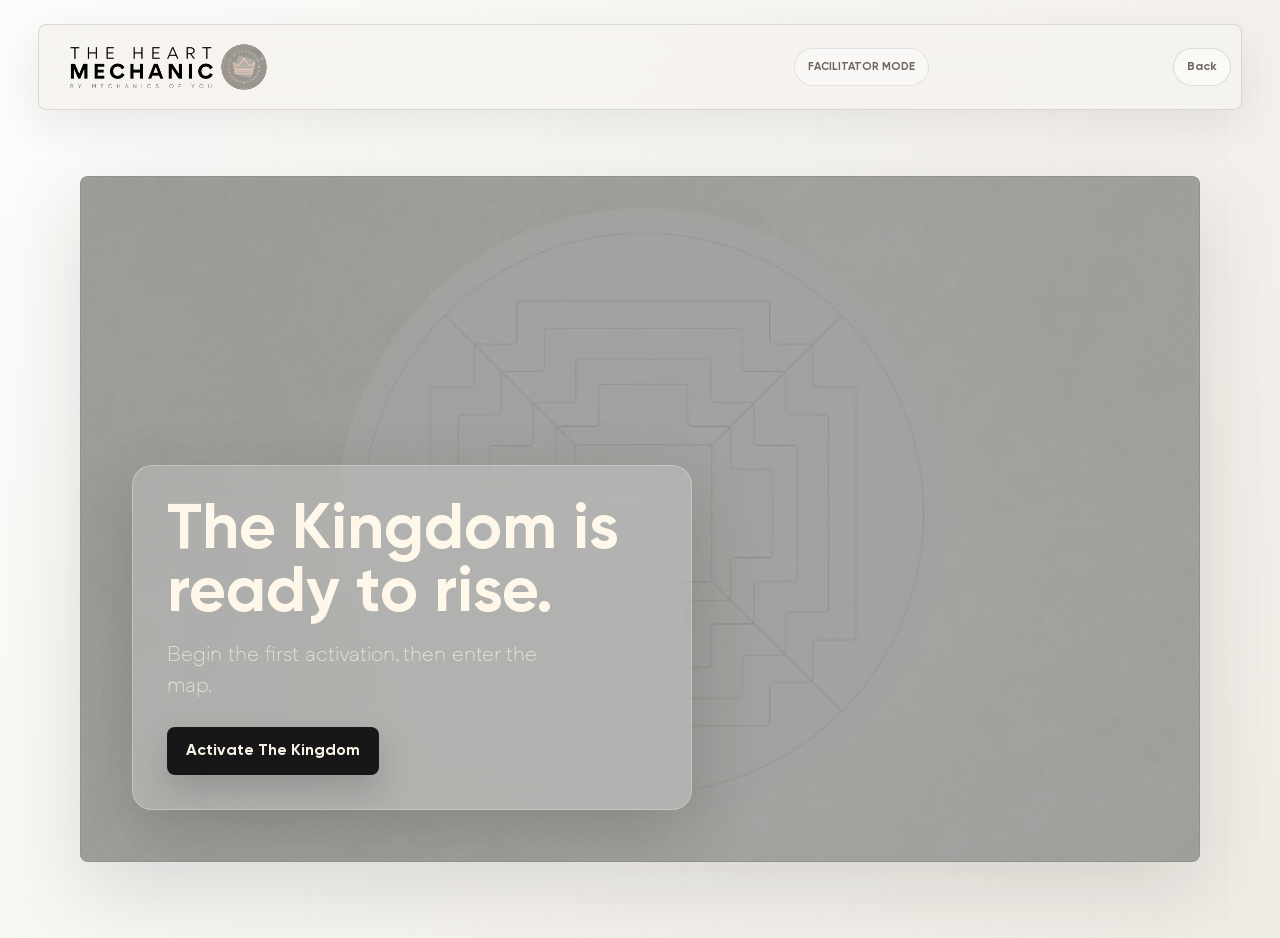
==== commit 20f12d79: "Add files via upload" ====
--- a/index.html
+++ b/index.html
@@ -7,13 +7,13 @@
     <link rel="preconnect" href="https://fonts.googleapis.com" />
     <link rel="preconnect" href="https://fonts.gstatic.com" crossorigin />
     <link href="https://fonts.googleapis.com/css2?family=Inter:wght@400;500;600;700;800&display=swap" rel="stylesheet" />
-    <link rel="stylesheet" href="./styles.css?v=20260616-map-logo-clear" />
+    <link rel="stylesheet" href="./styles.css?v=20260618-client-mode" />
   </head>
   <body>
     <div class="shell">
       <header class="topbar" aria-label="Main navigation">
         <button class="brand" data-route="welcome" aria-label="The Heart Mechanic Blueprint home">
-          <img src="./assets/heart-mechanic-logo.png" alt="By Mechanics of You" />
+          <img class="brand-combined-logo" src="./assets/heart-mechanic-combined-logo.png" alt="By Mechanics of You" />
         </button>
         <nav class="facilitator-jump" data-facilitator-tools hidden aria-label="Facilitator week jumps">
           <span>Facilitator</span>
@@ -25,17 +25,7 @@
           <button type="button" data-facilitator-route="map-lab" onclick="window.hmFacilitatorJump?.('map-lab'); return false;">Living Map</button>
           <button type="button" data-toggle-facilitator onclick="window.hmFacilitatorToggle?.(); return false;">Exit</button>
         </nav>
-        <details class="neutral-out">
-          <summary>Facilitator</summary>
-          <div>
-            <a href="#census">Week 1</a>
-            <a href="#foundation">Week 2</a>
-            <a href="#architect">Week 3</a>
-            <a href="#mechanic">Week 4</a>
-            <a href="#locked">Future</a>
-            <a href="#map-lab">Living Map</a>
-          </div>
-        </details>
+        <button class="facilitator-access" type="button" data-toggle-facilitator onclick="window.hmFacilitatorToggle?.(); return false;">Facilitator Mode</button>
         <button id="top-back" class="top-back" type="button" hidden>Back</button>
       </header>
       <aside id="facilitator-debug" class="facilitator-debug" hidden aria-label="Facilitator state"></aside>
@@ -61,7 +51,7 @@
             <div class="hero-actions">
               <button id="current-stage-button" class="primary-action" type="button" data-current-stage>Activate Mirror Lens</button>
             </div>
-            <details class="preview-tools">
+            <details class="preview-tools facilitator-only" hidden>
               <summary>Preview tools</summary>
               <div>
                 <button class="secondary-action compact-action" data-route="design-lab">Column Design</button>
@@ -483,63 +473,35 @@
           <div class="map-reveal-content">
             <div class="premium-map-stage">
               <img class="premium-map-base" src="./assets/map-view-premium.jpg" alt="" />
-              <button class="map-node marker-inner active" type="button" aria-label="Aldebaran, Inner Counsel">
-                <img src="./assets/glass-node.png" alt="" />
-                <span>Aldebaran</span>
-              </button>
-              <button class="map-node marker-knight node-rising" type="button" aria-label="Mira, Knight Rising">
-                <img src="./assets/glass-node.png" alt="" />
-                <span>Mira</span>
-              </button>
-              <button class="map-node marker-noble node-legacy" type="button" aria-label="Europa, Noble Legacy">
-                <img src="./assets/glass-node.png" alt="" />
-                <span>Europa</span>
-              </button>
-              <button class="map-node marker-fading node-fading" type="button" aria-label="Saturn, Noble Fading">
-                <img src="./assets/glass-node-fading.png" alt="" />
-                <span>Saturn</span>
-              </button>
-              <button class="map-node marker-courtier" type="button" aria-label="Deneb, Courtier">
-                <img src="./assets/glass-node.png" alt="" />
-                <span>Deneb</span>
-              </button>
-              <button class="map-node marker-villager node-villager" type="button" aria-label="Lo, Villager">
-                <img src="./assets/glass-node.png" alt="" />
-                <span>Lo</span>
-              </button>
-              <button class="map-node marker-hold node-hold" type="button" aria-label="Mercury, The Hold">
-                <img src="./assets/glass-node.png" alt="" />
-                <span>Mercury</span>
-              </button>
-              <button class="map-node marker-out node-out" type="button" aria-label="Neptune, Out of Kingdom">
-                <img src="./assets/glass-node.png" alt="" />
-                <span>Neptune</span>
-              </button>
-              <aside class="map-selection-panel">
-                <img src="./assets/seal-inner-counsel.png" alt="" />
-                <div>
-                  <p class="eyebrow">Selected Node</p>
-                  <h3>Aldebaran</h3>
-                  <span>Inner Counsel · Grounded · Active</span>
-                </div>
-              </aside>
+              <div id="living-map-nodes" class="living-map-nodes" aria-label="Placed relationship nodes"></div>
+              <aside id="map-selection-panel" class="map-selection-panel" hidden></aside>
+              <div id="hold-overlay" class="hold-overlay" hidden></div>
               <aside class="map-node-key" aria-label="Map node language">
                 <div>
-                  <img class="node-key-dot" src="./assets/glass-node.png" alt="" />
-                  <span>Present</span>
-                </div>
-                <div>
-                  <img class="node-key-dot key-rising" src="./assets/glass-node.png" alt="" />
+                  <img class="node-key-dot" src="./assets/map-node-potential.png" alt="" />
+                  <span>Potential</span>
+                </div>
+                <div>
+                  <img class="node-key-dot" src="./assets/map-node-rising.png" alt="" />
                   <span>Rising</span>
                 </div>
                 <div>
-                  <img class="node-key-dot key-charged" src="./assets/glass-node.png" alt="" />
-                  <span>Charged</span>
-                </div>
-                <div>
-                  <img class="node-key-dot key-fading" src="./assets/glass-node-fading.png" alt="" />
+                  <img class="node-key-dot" src="./assets/map-node-active.png" alt="" />
+                  <span>Active</span>
+                </div>
+                <div>
+                  <img class="node-key-dot" src="./assets/map-node-fading.png" alt="" />
                   <span>Fading</span>
                 </div>
+                <div>
+                  <img class="node-key-dot" src="./assets/map-node-legacy.png" alt="" />
+                  <span>Legacy</span>
+                </div>
+                <button class="node-key-action hold-key-action" type="button" data-open-hold>
+                  <img class="node-key-dot hold-key-dot" src="./assets/map-node-hold.png" alt="" />
+                  <span>Hold</span>
+                  <strong id="hold-map-count">0</strong>
+                </button>
               </aside>
             </div>
 
@@ -648,6 +610,6 @@
         return true;
       };
     </script>
-    <script src="./app.js?v=20260616-map-logo-clear"></script>
+    <script src="./app.js?v=20260618-client-mode"></script>
   </body>
 </html>
--- a/styles.css
+++ b/styles.css
@@ -1,3 +1,19 @@
+@font-face {
+  font-display: swap;
+  font-family: "Gordita";
+  font-style: normal;
+  font-weight: 300;
+  src: url("./assets/fonts/gordita-light.otf") format("opentype");
+}
+
+@font-face {
+  font-display: swap;
+  font-family: "Gilroy";
+  font-style: normal;
+  font-weight: 800;
+  src: url("./assets/fonts/gilroy-bold.ttf") format("truetype");
+}
+
 :root {
   --ink: #171717;
   --muted: #6c6860;
@@ -10,6 +26,8 @@
   --green: #596f5c;
   --red: #8d5f59;
   --radius: 8px;
+  --font-body: "Gordita", ui-sans-serif, system-ui, -apple-system, BlinkMacSystemFont, "Segoe UI", sans-serif;
+  --font-display: "Gilroy", "Gordita", ui-sans-serif, system-ui, -apple-system, BlinkMacSystemFont, "Segoe UI", sans-serif;
 }
 
 * {
@@ -24,7 +42,8 @@
     repeating-linear-gradient(90deg, rgba(24, 23, 20, 0.018) 0 1px, transparent 1px 34px),
     var(--paper);
   color: var(--ink);
-  font-family: Inter, ui-sans-serif, system-ui, -apple-system, BlinkMacSystemFont, "Segoe UI", sans-serif;
+  font-family: var(--font-body);
+  font-weight: 300;
 }
 
 button,
@@ -36,6 +55,7 @@
 
 button {
   cursor: pointer;
+  font-family: var(--font-display);
 }
 
 button:disabled {
@@ -76,8 +96,7 @@
 .brand {
   display: flex;
   align-items: center;
-  gap: 12px;
-  max-width: min(520px, 64vw);
+  max-width: min(520px, 56vw);
   min-height: 52px;
   padding: 0;
   text-align: left;
@@ -85,11 +104,14 @@
 
 .brand img {
   display: block;
-  width: 100%;
-  max-height: 52px;
   border-radius: var(--radius);
   object-fit: contain;
   object-position: left center;
+}
+
+.brand-combined-logo {
+  width: min(500px, 56vw);
+  max-height: 64px;
 }
 
 .top-back {
@@ -380,6 +402,7 @@
 .eyebrow {
   margin: 0 0 12px;
   color: var(--gold);
+  font-family: var(--font-display);
   font-size: 12px;
   font-weight: 800;
   letter-spacing: 0;
@@ -396,7 +419,9 @@
 h1 {
   max-width: 880px;
   margin-bottom: 24px;
+  font-family: var(--font-display);
   font-size: clamp(44px, 6.4vw, 84px);
+  font-weight: 800;
   line-height: 0.98;
   letter-spacing: 0;
 }
@@ -404,14 +429,18 @@
 h2 {
   max-width: 860px;
   margin-bottom: 14px;
+  font-family: var(--font-display);
   font-size: clamp(32px, 4.6vw, 60px);
+  font-weight: 800;
   line-height: 1;
   letter-spacing: 0;
 }
 
 h3 {
   margin-bottom: 8px;
+  font-family: var(--font-display);
   font-size: 20px;
+  font-weight: 800;
 }
 
 .hero-subtitle,
@@ -1221,8 +1250,8 @@
 }
 
 .placement-seal {
-  width: 54px;
-  height: 54px;
+  width: 38px;
+  height: 38px;
 }
 
 .roster-panel {
@@ -1649,9 +1678,9 @@
 }
 
 .premium-placement-person {
-  grid-template-columns: 62px minmax(0, 1fr) auto;
-  min-height: 82px;
-  gap: 12px;
+  grid-template-columns: 44px minmax(0, 1fr) auto;
+  min-height: 66px;
+  gap: 10px;
   border-color: rgba(24, 23, 20, 0.075);
   background:
     linear-gradient(180deg, rgba(255, 255, 255, 0.58), rgba(255, 255, 255, 0.3)),
@@ -1663,8 +1692,8 @@
 }
 
 .premium-placement-seal {
-  width: 62px;
-  height: 62px;
+  width: 44px;
+  height: 44px;
   object-fit: contain;
   filter: drop-shadow(0 14px 22px rgba(33, 31, 27, 0.14));
 }
@@ -1932,12 +1961,34 @@
   object-fit: cover;
 }
 
+.living-map-nodes {
+  position: absolute;
+  inset: 0;
+  z-index: 2;
+}
+
+.map-empty-state {
+  position: absolute;
+  left: 50%;
+  top: 50%;
+  max-width: 260px;
+  border: 1px solid rgba(255, 255, 255, 0.22);
+  border-radius: 18px;
+  background: linear-gradient(145deg, rgba(255, 255, 255, 0.18), rgba(255, 244, 226, 0.08)), rgba(16, 16, 15, 0.1);
+  backdrop-filter: blur(24px) saturate(155%);
+  -webkit-backdrop-filter: blur(24px) saturate(155%);
+  color: rgba(255, 250, 241, 0.82);
+  padding: 14px;
+  text-align: center;
+  transform: translate(-50%, -50%);
+}
+
 .map-node {
   position: absolute;
   display: grid;
   justify-items: center;
-  width: clamp(26px, 3vw, 38px);
-  height: clamp(26px, 3vw, 38px);
+  width: clamp(32px, 3.25vw, 50px);
+  height: clamp(32px, 3.25vw, 50px);
   border: 0;
   background: transparent;
   color: rgba(255, 250, 241, 0.92);
@@ -1945,6 +1996,21 @@
   transform: translate(-50%, -50%);
   cursor: pointer;
   isolation: isolate;
+}
+
+.map-node-medium {
+  width: clamp(26px, 2.75vw, 40px);
+  height: clamp(26px, 2.75vw, 40px);
+}
+
+.map-node-small {
+  width: clamp(22px, 2.2vw, 32px);
+  height: clamp(22px, 2.2vw, 32px);
+}
+
+.map-node-counsel-test {
+  width: clamp(10px, 1.05vw, 15px);
+  height: clamp(10px, 1.05vw, 15px);
 }
 
 .map-node::before {
@@ -1964,8 +2030,8 @@
   height: 100%;
   border-radius: 50%;
   object-fit: contain;
-  filter: drop-shadow(0 7px 13px rgba(0, 0, 0, 0.42)) drop-shadow(0 0 10px rgba(255, 230, 199, 0.46));
-  opacity: 0.9;
+  filter: drop-shadow(0 8px 14px rgba(0, 0, 0, 0.34)) drop-shadow(0 0 11px rgba(255, 225, 190, 0.46));
+  opacity: 0.96;
   transition: filter 180ms ease, opacity 180ms ease, transform 180ms ease;
 }
 
@@ -1993,16 +2059,14 @@
 }
 
 .map-node:hover::before,
-.map-node:focus-visible::before,
-.map-node.active::before {
+.map-node:focus-visible::before {
   opacity: 0.95;
   transform: scale(1.35);
 }
 
 .map-node:hover img,
-.map-node:focus-visible img,
-.map-node.active img {
-  filter: drop-shadow(0 10px 16px rgba(0, 0, 0, 0.48)) drop-shadow(0 0 18px rgba(255, 235, 209, 0.78));
+.map-node:focus-visible img {
+  filter: drop-shadow(0 11px 18px rgba(0, 0, 0, 0.44)) drop-shadow(0 0 20px rgba(255, 235, 209, 0.76));
   opacity: 1;
   transform: scale(1.12);
 }
@@ -2014,22 +2078,22 @@
 }
 
 .node-rising::before {
-  background: radial-gradient(circle, rgba(255, 196, 50, 0.9), rgba(255, 196, 50, 0.2) 42%, transparent 72%);
+  background: radial-gradient(circle, rgba(255, 236, 207, 0.42), rgba(255, 236, 207, 0.08) 42%, transparent 68%);
 }
 
 .node-rising img {
-  filter: sepia(1) saturate(4.8) hue-rotate(345deg) brightness(1.42) contrast(1.12) drop-shadow(0 8px 16px rgba(0, 0, 0, 0.42)) drop-shadow(0 0 20px rgba(255, 177, 36, 0.82));
-  opacity: 1;
+  filter: drop-shadow(0 8px 14px rgba(0, 0, 0, 0.34)) drop-shadow(0 0 11px rgba(255, 225, 190, 0.46));
+  opacity: 0.96;
 }
 
 .node-legacy::before {
-  background: radial-gradient(circle, rgba(201, 119, 27, 0.62), rgba(201, 119, 27, 0.14) 42%, transparent 70%);
-}
-
-.node-legacy img,
-.node-hold img {
-  filter: sepia(1) saturate(3.2) hue-rotate(348deg) brightness(0.78) contrast(1.22) drop-shadow(0 8px 15px rgba(0, 0, 0, 0.5)) drop-shadow(0 0 14px rgba(211, 123, 27, 0.62));
-  opacity: 0.94;
+  background: radial-gradient(circle, rgba(255, 236, 207, 0.42), rgba(255, 236, 207, 0.08) 42%, transparent 68%);
+}
+
+.node-legacy img {
+  filter: drop-shadow(0 8px 14px rgba(0, 0, 0, 0.34)) drop-shadow(0 0 11px rgba(255, 225, 190, 0.46));
+  opacity: 0.96;
+  transform: scale(0.985);
 }
 
 .node-fading::before {
@@ -2052,8 +2116,9 @@
   background: radial-gradient(circle, rgba(178, 215, 248, 0.46), rgba(178, 215, 248, 0.1) 42%, transparent 68%);
 }
 
+.node-potential::before,
 .node-hold::before {
-  background: radial-gradient(circle, rgba(201, 119, 27, 0.64), rgba(201, 119, 27, 0.14) 42%, transparent 70%);
+  background: radial-gradient(circle, rgba(238, 233, 224, 0.42), rgba(238, 233, 224, 0.08) 42%, transparent 68%);
 }
 
 .node-out::before {
@@ -2062,14 +2127,13 @@
 
 .node-rising:hover img,
 .node-rising:focus-visible img {
-  filter: sepia(1) saturate(5.6) hue-rotate(345deg) brightness(1.58) contrast(1.14) drop-shadow(0 12px 20px rgba(0, 0, 0, 0.46)) drop-shadow(0 0 30px rgba(255, 182, 36, 0.95));
+  filter: drop-shadow(0 12px 20px rgba(0, 0, 0, 0.46)) drop-shadow(0 0 30px rgba(255, 182, 36, 0.95));
 }
 
 .node-legacy:hover img,
-.node-legacy:focus-visible img,
-.node-hold:hover img,
-.node-hold:focus-visible img {
-  filter: sepia(1) saturate(3.8) hue-rotate(348deg) brightness(0.9) contrast(1.24) drop-shadow(0 12px 20px rgba(0, 0, 0, 0.5)) drop-shadow(0 0 22px rgba(219, 126, 28, 0.78));
+.node-legacy:focus-visible img {
+  filter: drop-shadow(0 12px 20px rgba(0, 0, 0, 0.5)) drop-shadow(0 0 22px rgba(219, 126, 28, 0.78));
+  transform: scale(1.08);
 }
 
 .marker-inner {
@@ -2115,97 +2179,339 @@
 .map-selection-panel {
   position: absolute;
   right: clamp(18px, 3vw, 36px);
-  bottom: clamp(18px, 3vw, 36px);
-  display: flex;
-  align-items: center;
-  gap: 14px;
-  max-width: min(320px, 34%);
+  top: 50%;
+  z-index: 4;
+  display: grid;
+  grid-template-columns: 42px minmax(0, 1fr);
+  align-items: start;
+  gap: 12px;
+  width: min(278px, 26%);
   border: 1px solid rgba(255, 255, 255, 0.24);
-  border-radius: 18px;
-  background:
-    linear-gradient(145deg, rgba(255, 255, 255, 0.18), rgba(255, 244, 226, 0.07) 46%, rgba(255, 255, 255, 0.1)),
-    rgba(16, 16, 15, 0.12);
-  box-shadow: inset 0 1px 0 rgba(255, 255, 255, 0.28), 0 24px 62px rgba(0, 0, 0, 0.2);
-  backdrop-filter: blur(26px) saturate(165%);
-  -webkit-backdrop-filter: blur(26px) saturate(165%);
+  border-radius: 20px;
+  background:
+    linear-gradient(145deg, rgba(255, 255, 255, 0.14), rgba(255, 244, 226, 0.055) 50%, rgba(255, 255, 255, 0.09)),
+    rgba(16, 16, 15, 0.08);
+  box-shadow: inset 0 1px 0 rgba(255, 255, 255, 0.24), 0 18px 54px rgba(0, 0, 0, 0.16);
+  backdrop-filter: blur(28px) saturate(150%);
+  -webkit-backdrop-filter: blur(28px) saturate(150%);
   color: rgba(255, 250, 241, 0.9);
-  padding: 12px 14px;
-}
-
-.map-selection-panel img {
-  width: 72px;
-  height: 72px;
+  padding: 13px;
+  transform: translateY(-50%);
+}
+
+.map-selection-close {
+  position: absolute;
+  right: 10px;
+  top: 10px;
+  min-height: 24px;
+  border: 1px solid rgba(255, 255, 255, 0.18);
+  border-radius: 999px;
+  background: rgba(255, 255, 255, 0.1);
+  color: rgba(255, 250, 241, 0.78);
+  padding: 0 9px;
+  font-family: var(--font-display);
+  font-size: 9px;
+  font-weight: 850;
+  letter-spacing: 0.09em;
+  text-transform: uppercase;
+}
+
+.map-selection-close:hover,
+.map-selection-close:focus-visible {
+  background: rgba(255, 255, 255, 0.22);
+  color: rgba(255, 250, 241, 0.96);
+}
+
+.map-selection-panel[hidden] {
+  display: none;
+}
+
+.map-selection-orb {
+  width: 42px;
+  height: 42px;
   flex: 0 0 auto;
   border-radius: 50%;
   object-fit: contain;
-  filter: drop-shadow(0 12px 20px rgba(0, 0, 0, 0.34));
+  filter: drop-shadow(0 8px 14px rgba(0, 0, 0, 0.34)) drop-shadow(0 0 11px rgba(255, 225, 190, 0.44));
+}
+
+.map-selection-copy {
+  min-width: 0;
 }
 
 .map-selection-panel h3 {
-  margin: 2px 0 5px;
+  margin: 0 0 5px;
   color: rgba(255, 250, 241, 0.98);
+  font-size: clamp(16px, 1.3vw, 19px);
+  line-height: 1.05;
   text-shadow: 0 1px 18px rgba(0, 0, 0, 0.28);
 }
 
 .map-selection-panel span {
+  display: block;
   color: rgba(255, 250, 241, 0.76);
-  font-size: 13px;
-  line-height: 1.45;
+  font-family: var(--font-display);
+  font-size: 11px;
+  font-weight: 750;
+  line-height: 1.35;
+  letter-spacing: 0.04em;
+  text-transform: uppercase;
+}
+
+.map-profile-link {
+  min-height: 28px;
+  margin-top: 11px;
+  border: 1px solid rgba(255, 255, 255, 0.2);
+  border-radius: 999px;
+  background: rgba(255, 255, 255, 0.12);
+  color: rgba(255, 250, 241, 0.9);
+  padding: 0 11px;
+  font-size: 11px;
+  font-weight: 850;
+}
+
+.map-profile-link:hover {
+  background: rgba(255, 255, 255, 0.24);
 }
 
 .map-node-key {
   position: absolute;
-  left: clamp(18px, 3vw, 36px);
-  bottom: clamp(18px, 3vw, 36px);
-  display: grid;
-  gap: 8px;
-  max-width: 176px;
+  left: clamp(14px, 2.2vw, 30px);
+  top: 50%;
+  z-index: 3;
+  display: grid;
+  gap: 6px;
+  width: min(142px, 20%);
   border: 1px solid rgba(255, 255, 255, 0.18);
-  border-radius: 18px;
-  background:
-    linear-gradient(145deg, rgba(255, 255, 255, 0.14), rgba(255, 244, 226, 0.06)),
-    rgba(16, 16, 15, 0.1);
-  box-shadow: inset 0 1px 0 rgba(255, 255, 255, 0.22), 0 20px 46px rgba(0, 0, 0, 0.16);
+  border-radius: 16px;
+  background:
+    linear-gradient(145deg, rgba(255, 255, 255, 0.12), rgba(255, 244, 226, 0.045)),
+    rgba(16, 16, 15, 0.08);
+  box-shadow: inset 0 1px 0 rgba(255, 255, 255, 0.2), 0 16px 38px rgba(0, 0, 0, 0.14);
   backdrop-filter: blur(24px) saturate(155%);
   -webkit-backdrop-filter: blur(24px) saturate(155%);
   color: rgba(255, 250, 241, 0.78);
-  padding: 12px;
-}
-
-.map-node-key div {
-  display: grid;
-  grid-template-columns: 24px 1fr;
+  padding: 9px;
+  transform: translateY(-50%);
+}
+
+.map-node-key div,
+.node-key-action {
+  display: grid;
+  grid-template-columns: 20px 1fr;
   align-items: center;
-  gap: 9px;
-}
-
-.map-node-key span {
-  font-size: 11px;
+  gap: 7px;
+}
+
+.map-node-key span,
+.node-key-action span {
+  font-family: var(--font-display);
+  font-size: 9px;
   font-weight: 850;
   letter-spacing: 0.08em;
   text-transform: uppercase;
   text-shadow: 0 1px 12px rgba(0, 0, 0, 0.3);
 }
 
+.node-key-action {
+  width: 100%;
+  min-height: 28px;
+  border: 0;
+  background: transparent;
+  color: rgba(255, 250, 241, 0.78);
+  padding: 0;
+  text-align: left;
+}
+
+.node-key-action strong {
+  display: inline-grid;
+  place-items: center;
+  min-width: 19px;
+  height: 19px;
+  margin-left: auto;
+  border-radius: 999px;
+  background: rgba(255, 248, 238, 0.16);
+  color: rgba(255, 250, 241, 0.92);
+  font-size: 10px;
+  font-weight: 900;
+}
+
+.hold-key-action {
+  grid-template-columns: 24px 1fr auto;
+  margin-top: 2px;
+  padding-top: 8px;
+  border-top: 1px solid rgba(255, 255, 255, 0.12);
+}
+
+.hold-key-action:hover,
+.hold-key-action:focus-visible {
+  color: rgba(255, 250, 241, 0.96);
+}
+
 .node-key-dot {
-  width: 22px;
-  height: 22px;
+  width: 18px;
+  height: 18px;
   border-radius: 50%;
   object-fit: contain;
   filter: drop-shadow(0 4px 8px rgba(0, 0, 0, 0.34)) drop-shadow(0 0 8px rgba(255, 230, 199, 0.42));
 }
 
-.key-rising {
-  filter: sepia(1) saturate(4.8) hue-rotate(345deg) brightness(1.45) contrast(1.12) drop-shadow(0 4px 8px rgba(0, 0, 0, 0.34)) drop-shadow(0 0 13px rgba(255, 177, 36, 0.82));
-}
-
-.key-charged {
-  filter: sepia(1) saturate(3.2) hue-rotate(348deg) brightness(0.78) contrast(1.22) drop-shadow(0 4px 8px rgba(0, 0, 0, 0.42)) drop-shadow(0 0 10px rgba(211, 123, 27, 0.62));
-}
-
-.key-fading {
-  filter: drop-shadow(0 4px 8px rgba(0, 0, 0, 0.26)) drop-shadow(0 0 7px rgba(255, 255, 255, 0.36));
-  opacity: 0.8;
+.hold-key-dot {
+  object-fit: cover;
+}
+
+.hold-overlay {
+  position: absolute;
+  inset: 0;
+  z-index: 9;
+  display: grid;
+  place-items: center;
+  padding: clamp(18px, 4vw, 56px);
+}
+
+.hold-overlay[hidden] {
+  display: none;
+}
+
+.hold-overlay-backdrop {
+  position: absolute;
+  inset: 0;
+  background:
+    radial-gradient(circle at center, rgba(255, 235, 205, 0.12), transparent 42%),
+    rgba(8, 8, 7, 0.18);
+}
+
+.hold-ribbon {
+  position: relative;
+  z-index: 1;
+  display: grid;
+  grid-template-columns: minmax(180px, 0.36fr) minmax(0, 1fr);
+  align-items: center;
+  gap: clamp(18px, 3vw, 36px);
+  width: min(980px, 88%);
+  min-height: 210px;
+  border: 1px solid rgba(255, 255, 255, 0.25);
+  border-radius: 26px;
+  background:
+    linear-gradient(135deg, rgba(255, 255, 255, 0.2), rgba(255, 244, 226, 0.08) 48%, rgba(255, 255, 255, 0.13)),
+    rgba(31, 28, 24, 0.22);
+  box-shadow:
+    inset 0 1px 0 rgba(255, 255, 255, 0.34),
+    0 32px 90px rgba(0, 0, 0, 0.25);
+  backdrop-filter: blur(34px) saturate(155%);
+  -webkit-backdrop-filter: blur(34px) saturate(155%);
+  color: rgba(255, 250, 241, 0.92);
+  padding: clamp(22px, 3.2vw, 34px);
+}
+
+.hold-close {
+  position: absolute;
+  right: 16px;
+  top: 16px;
+  min-height: 30px;
+  border: 1px solid rgba(255, 255, 255, 0.2);
+  border-radius: 999px;
+  background: rgba(255, 255, 255, 0.12);
+  color: rgba(255, 250, 241, 0.88);
+  padding: 0 12px;
+  font-family: var(--font-display);
+  font-size: 10px;
+  font-weight: 850;
+  letter-spacing: 0.1em;
+  text-transform: uppercase;
+}
+
+.hold-close:hover,
+.hold-close:focus-visible {
+  background: rgba(255, 255, 255, 0.24);
+}
+
+.hold-ribbon-copy {
+  display: grid;
+  gap: 8px;
+  min-width: 0;
+}
+
+.hold-ribbon-copy h3 {
+  max-width: 320px;
+  margin: 0;
+  color: rgba(255, 250, 241, 0.98);
+  font-size: clamp(22px, 2.4vw, 34px);
+  line-height: 1;
+  text-shadow: 0 1px 22px rgba(0, 0, 0, 0.28);
+}
+
+.hold-ribbon-copy span {
+  max-width: 280px;
+  color: rgba(255, 250, 241, 0.72);
+  font-family: var(--font-display);
+  font-size: 12px;
+  font-weight: 700;
+  letter-spacing: 0.04em;
+  line-height: 1.35;
+  text-transform: uppercase;
+}
+
+.hold-person-row {
+  display: flex;
+  align-items: end;
+  gap: clamp(14px, 2vw, 24px);
+  min-width: 0;
+  overflow-x: auto;
+  padding: 18px 8px 8px;
+  scrollbar-width: thin;
+}
+
+.hold-person {
+  display: grid;
+  justify-items: center;
+  gap: 10px;
+  min-width: 86px;
+  border: 0;
+  background: transparent;
+  color: rgba(255, 250, 241, 0.9);
+  padding: 0;
+}
+
+.hold-person img {
+  width: clamp(42px, 5vw, 62px);
+  height: clamp(42px, 5vw, 62px);
+  border-radius: 50%;
+  object-fit: contain;
+  filter: drop-shadow(0 12px 22px rgba(0, 0, 0, 0.32)) drop-shadow(0 0 14px rgba(255, 225, 190, 0.48));
+  opacity: 0.92;
+  transition: filter 160ms ease, opacity 160ms ease, transform 160ms ease;
+}
+
+.hold-person span {
+  max-width: 96px;
+  border: 1px solid rgba(255, 255, 255, 0.18);
+  border-radius: 999px;
+  background: rgba(255, 255, 255, 0.12);
+  color: rgba(255, 250, 241, 0.9);
+  padding: 4px 8px;
+  font-size: 11px;
+  font-weight: 850;
+  overflow: hidden;
+  text-overflow: ellipsis;
+  white-space: nowrap;
+}
+
+.hold-person:hover img,
+.hold-person:focus-visible img {
+  filter: drop-shadow(0 14px 28px rgba(0, 0, 0, 0.4)) drop-shadow(0 0 22px rgba(255, 225, 190, 0.72));
+  opacity: 1;
+  transform: translateY(-2px) scale(1.05);
+}
+
+.hold-empty {
+  width: 100%;
+  border: 1px solid rgba(255, 255, 255, 0.18);
+  border-radius: 18px;
+  background: rgba(255, 255, 255, 0.1);
+  color: rgba(255, 250, 241, 0.72);
+  padding: 18px;
+  text-align: center;
 }
 
 .map-lab-caption {
@@ -2379,6 +2685,39 @@
     min-width: 0;
   }
 
+  .map-selection-panel {
+    right: 14px;
+    bottom: 14px;
+    top: auto;
+    width: min(280px, calc(100% - 28px));
+    transform: none;
+  }
+
+  .map-node-key {
+    left: 14px;
+    bottom: 14px;
+    top: auto;
+    width: 132px;
+    transform: none;
+  }
+
+  .hold-overlay {
+    padding: 14px;
+  }
+
+  .hold-ribbon {
+    grid-template-columns: 1fr;
+    align-content: center;
+    width: min(620px, 100%);
+    min-height: 240px;
+    padding: 44px 18px 20px;
+  }
+
+  .hold-ribbon-copy h3,
+  .hold-ribbon-copy span {
+    max-width: none;
+  }
+
   .map-lab-view {
     overflow-x: visible;
   }
@@ -2433,6 +2772,11 @@
 
   .brand img {
     max-height: 42px;
+  }
+
+  .brand-combined-logo {
+    width: min(340px, 76vw);
+    max-height: 56px;
   }
 
   h1 {
